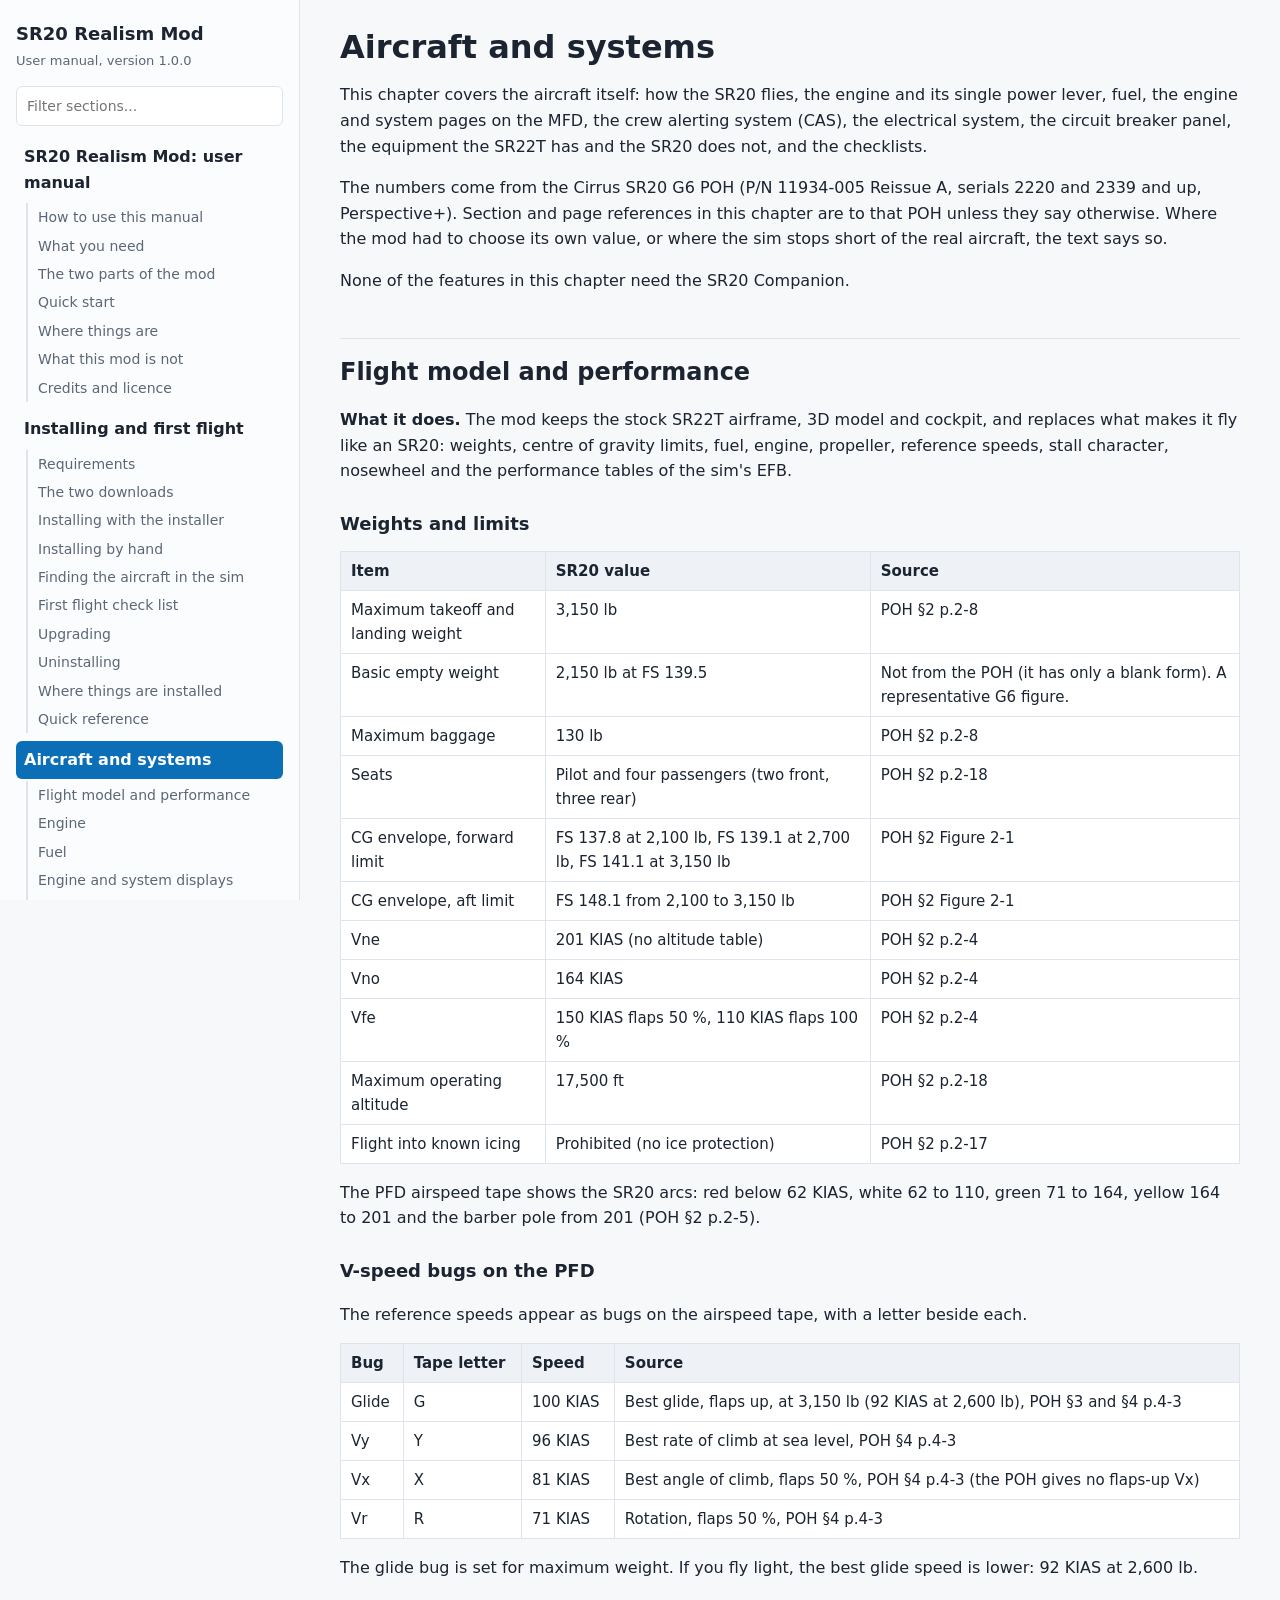
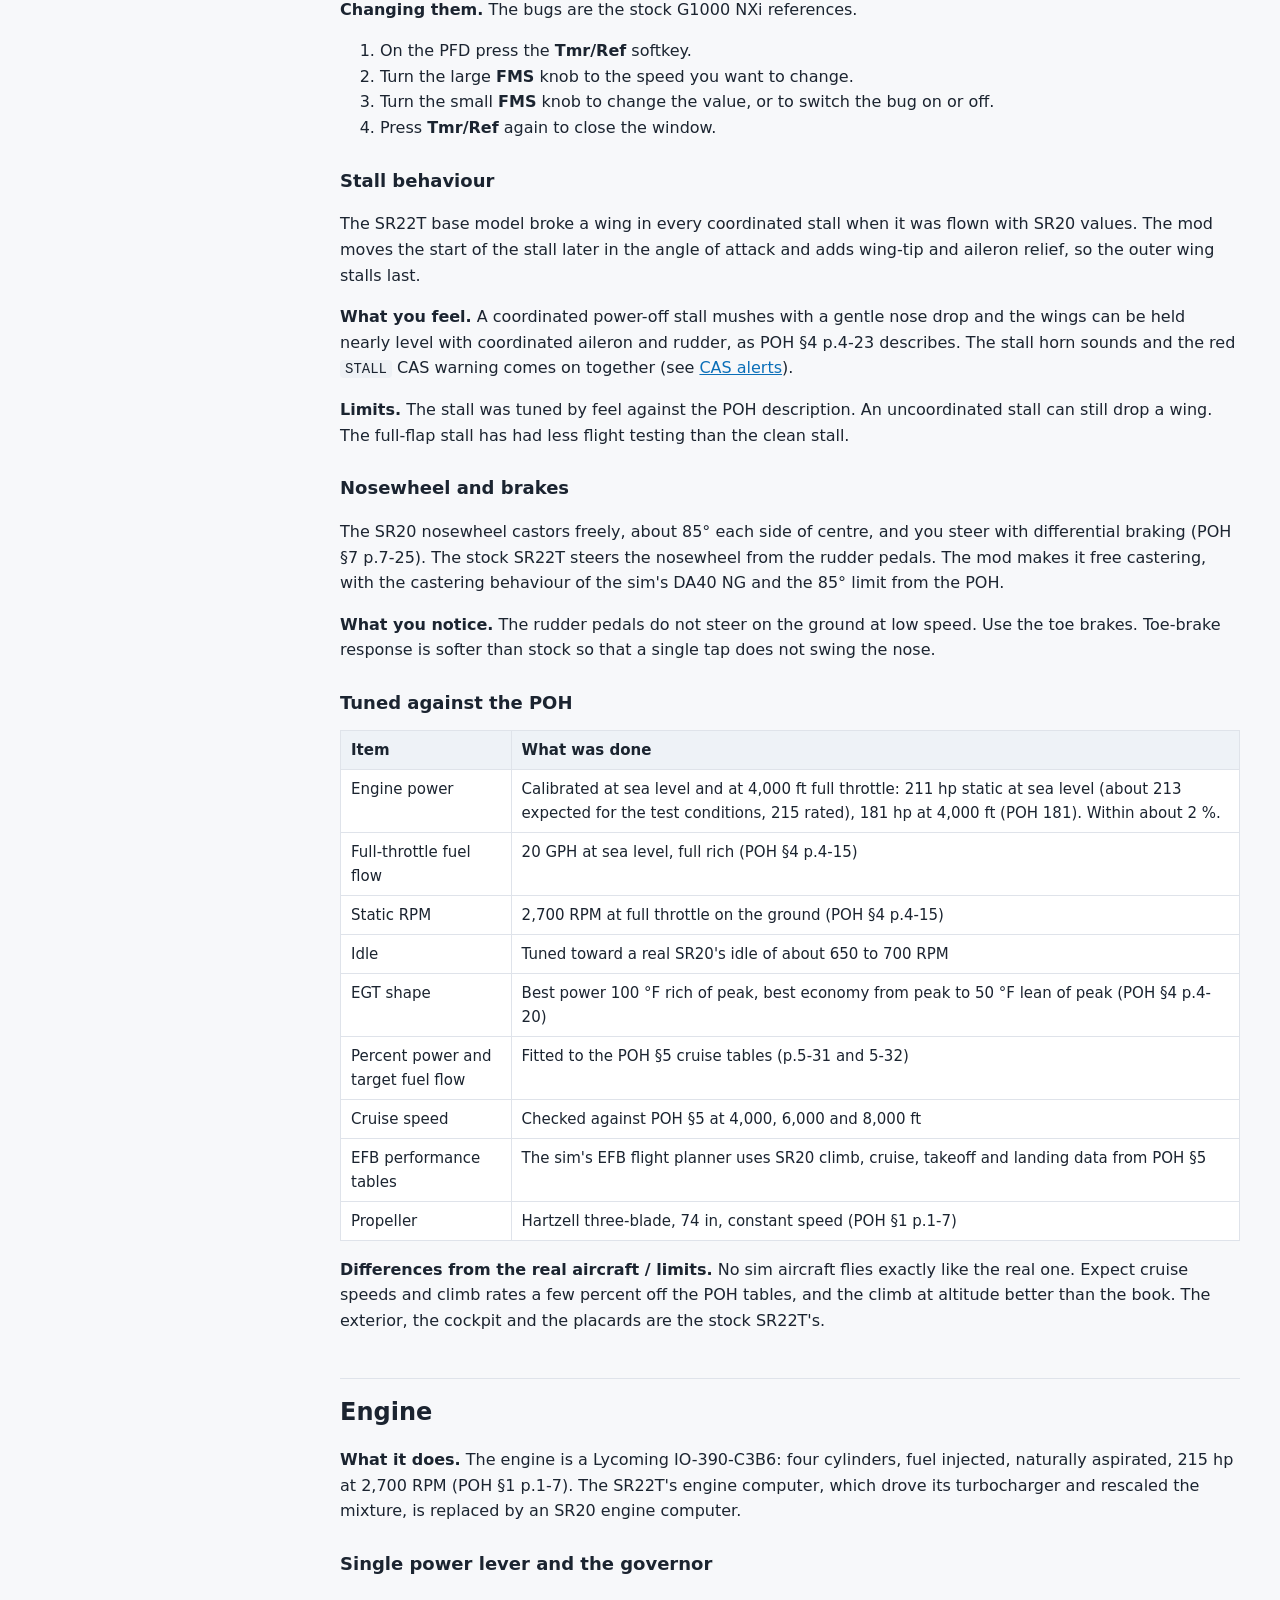
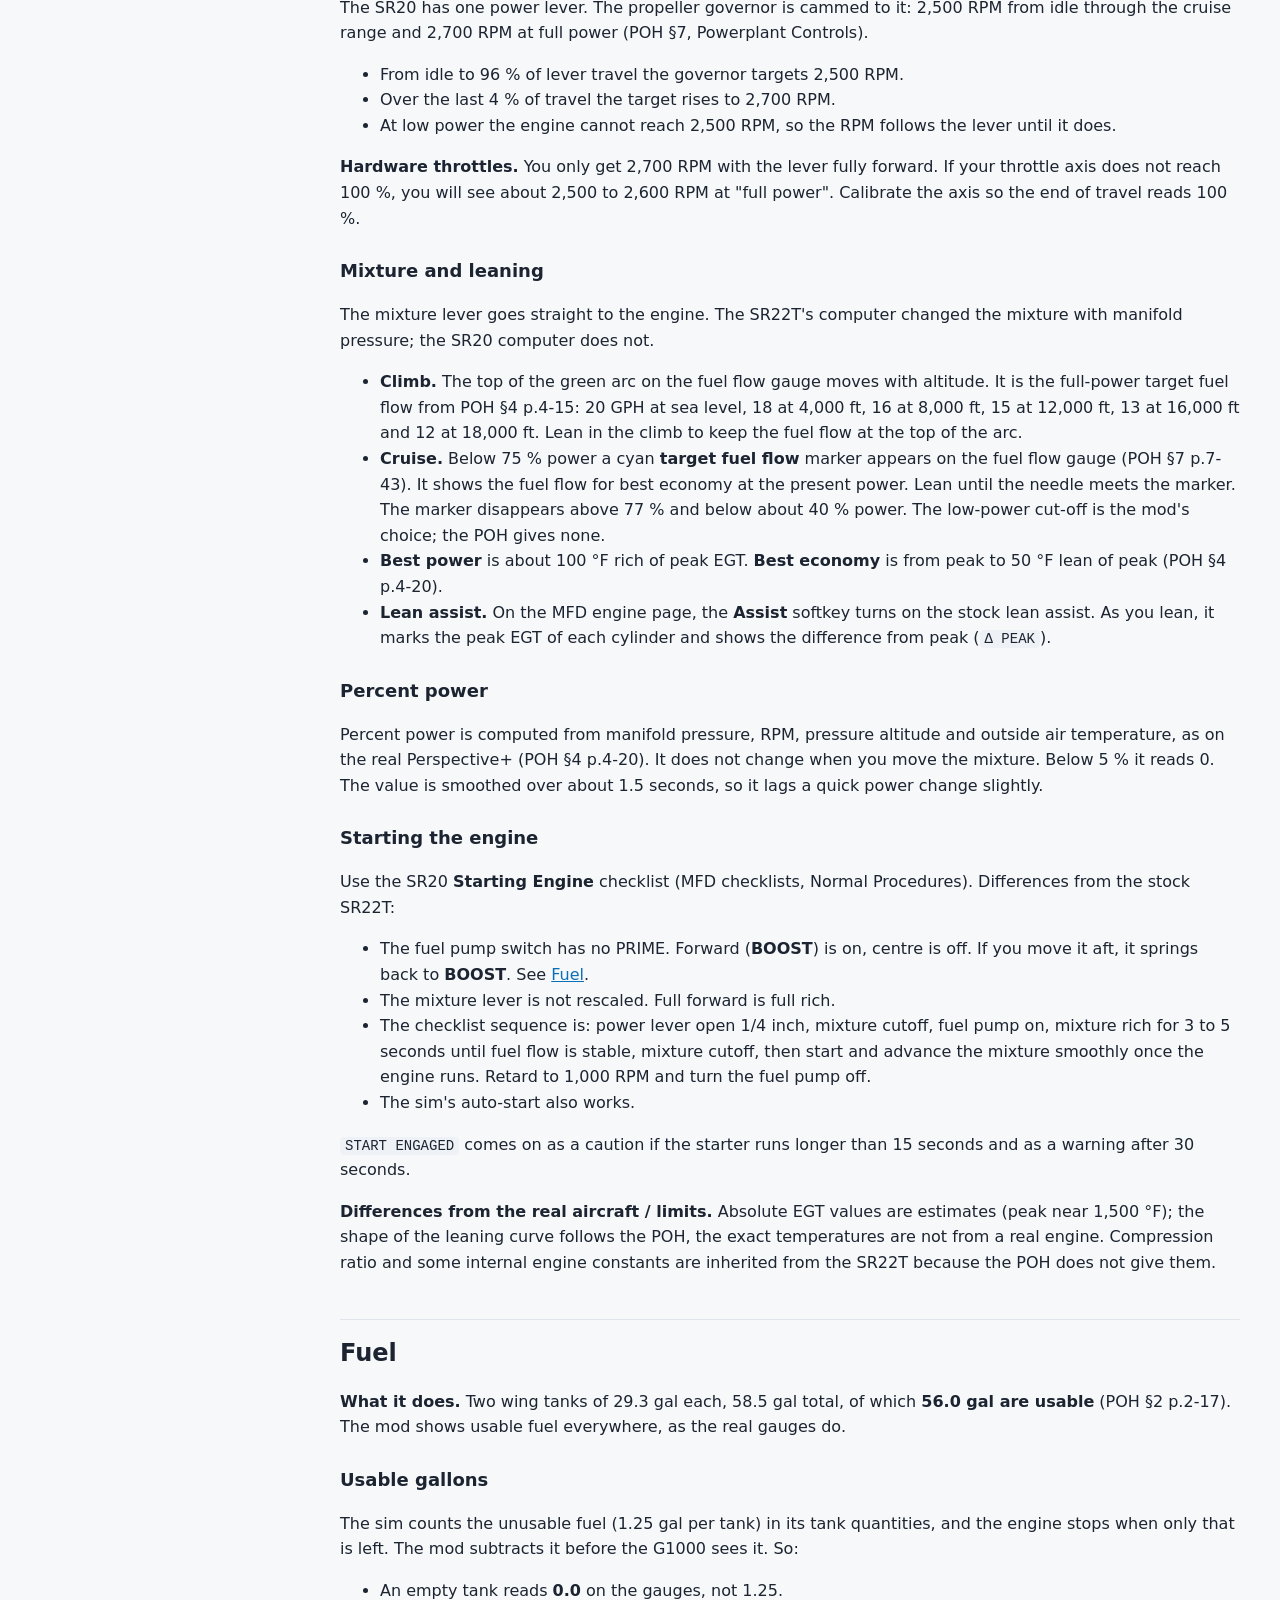
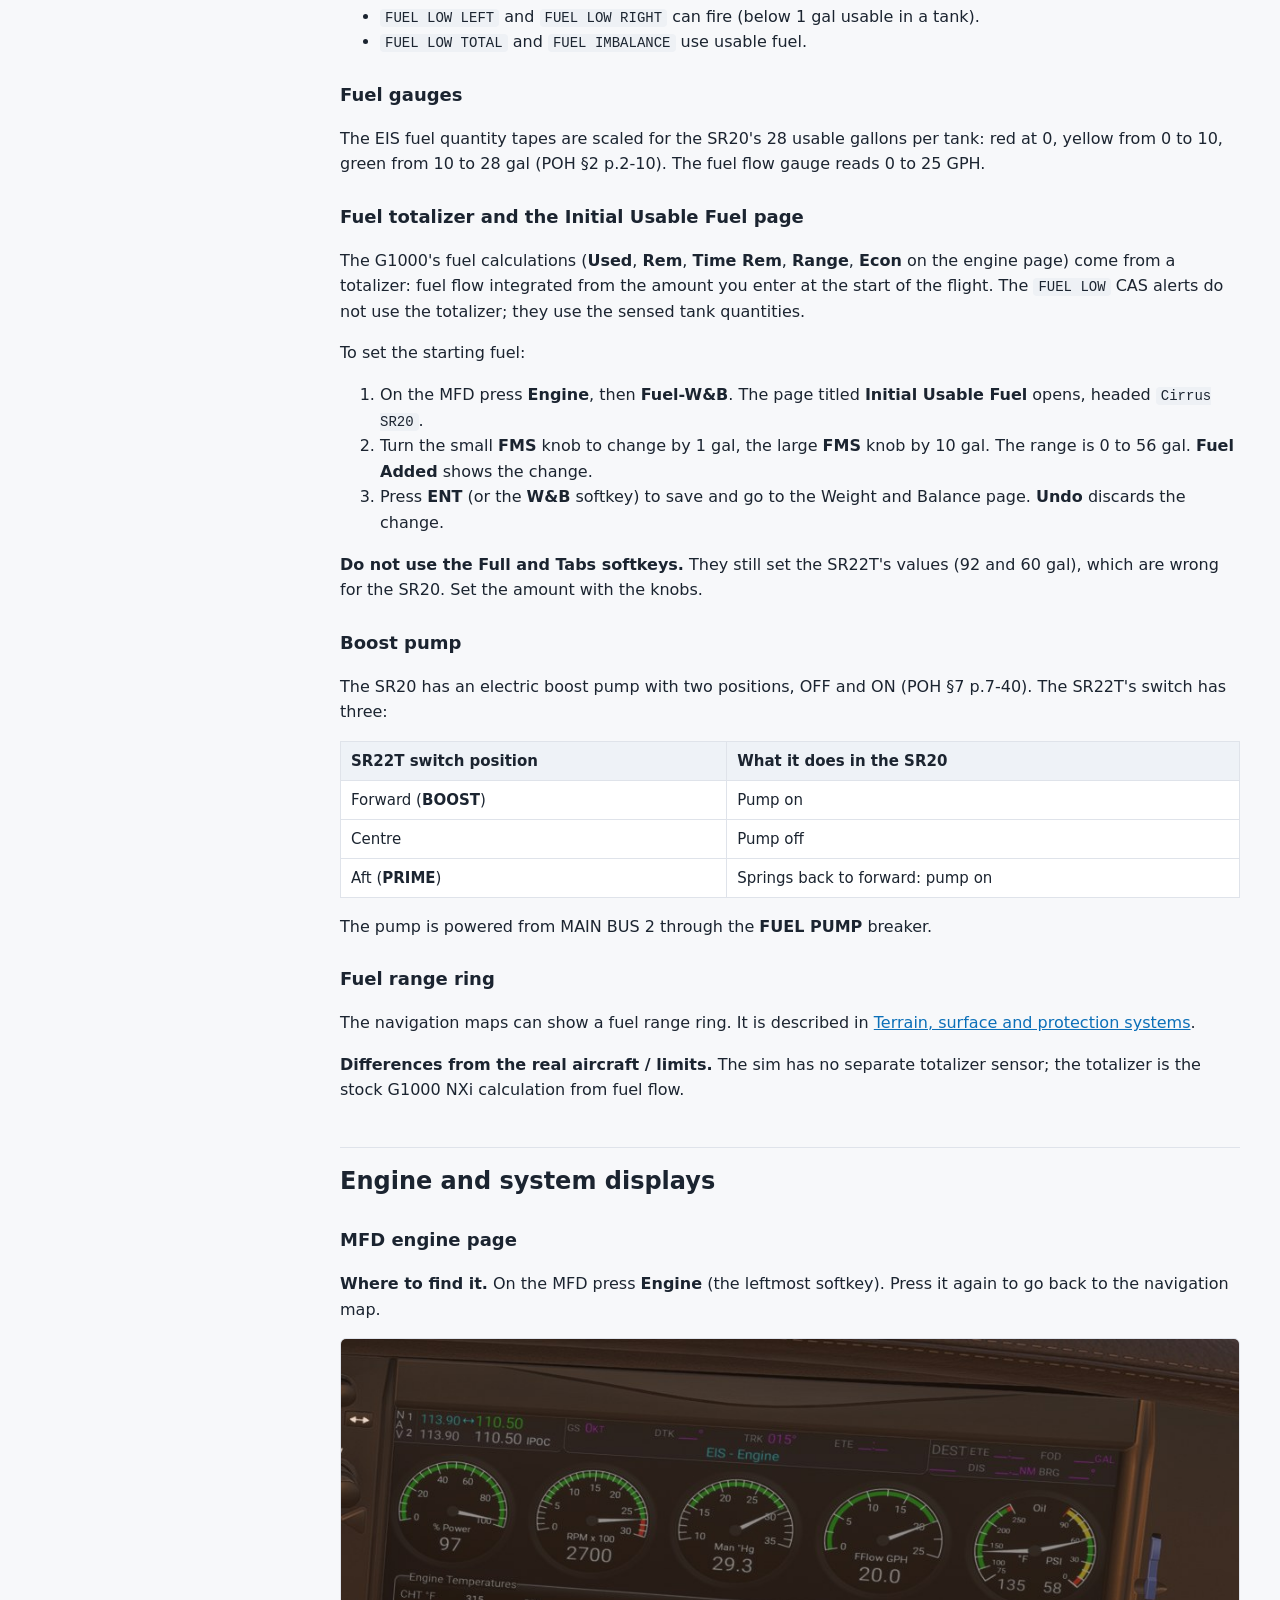
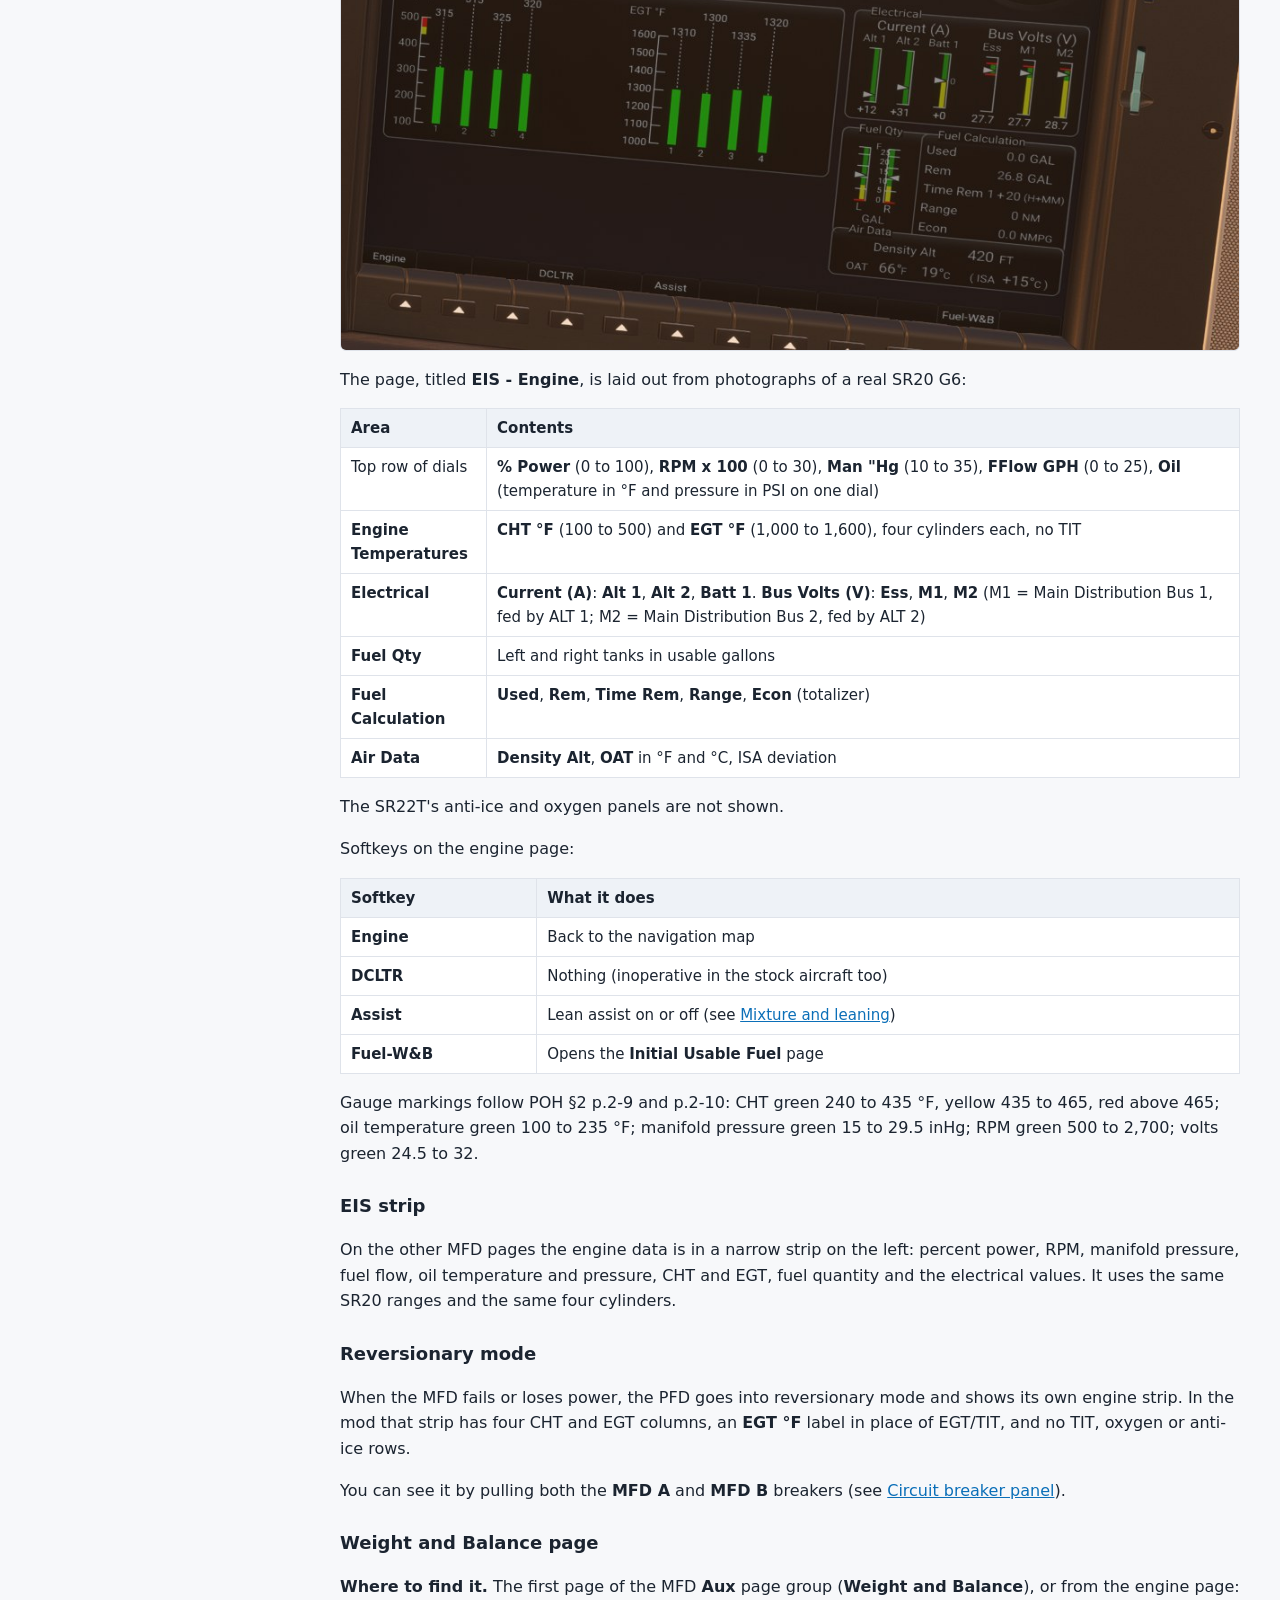
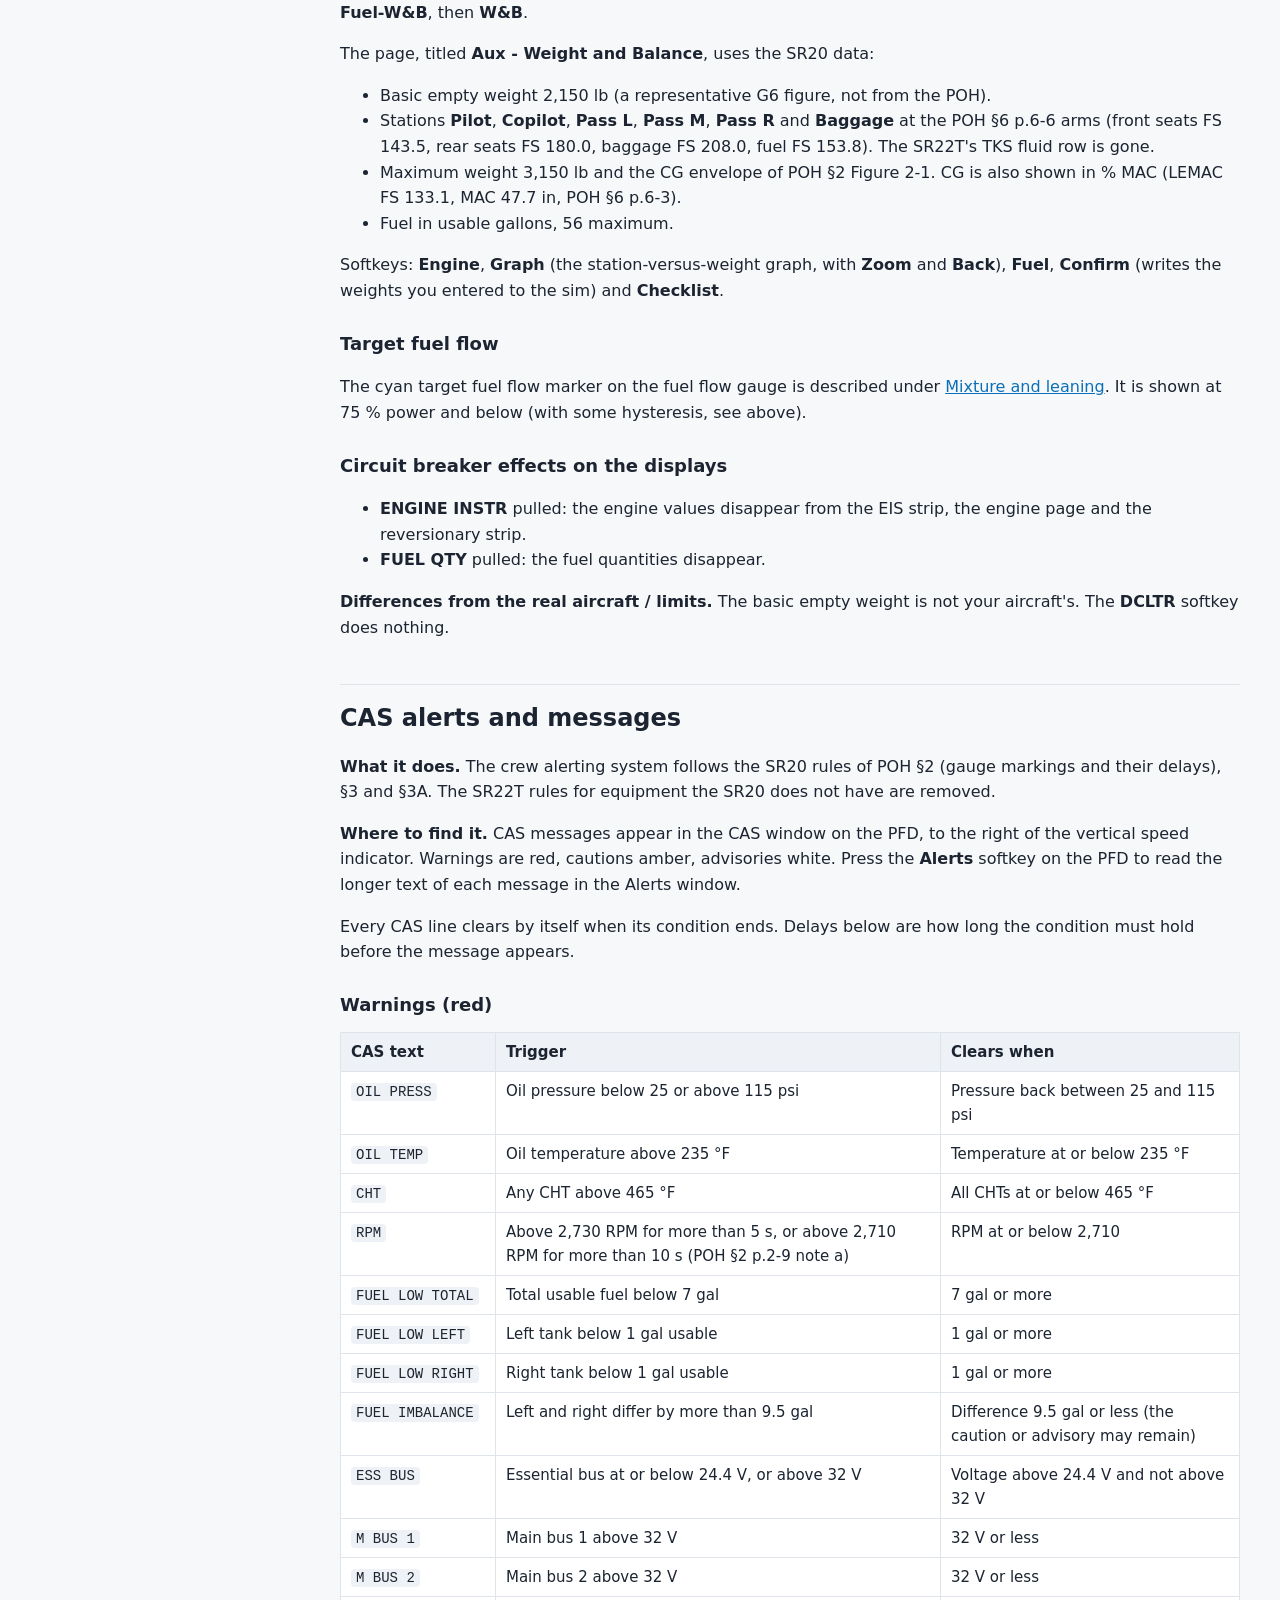
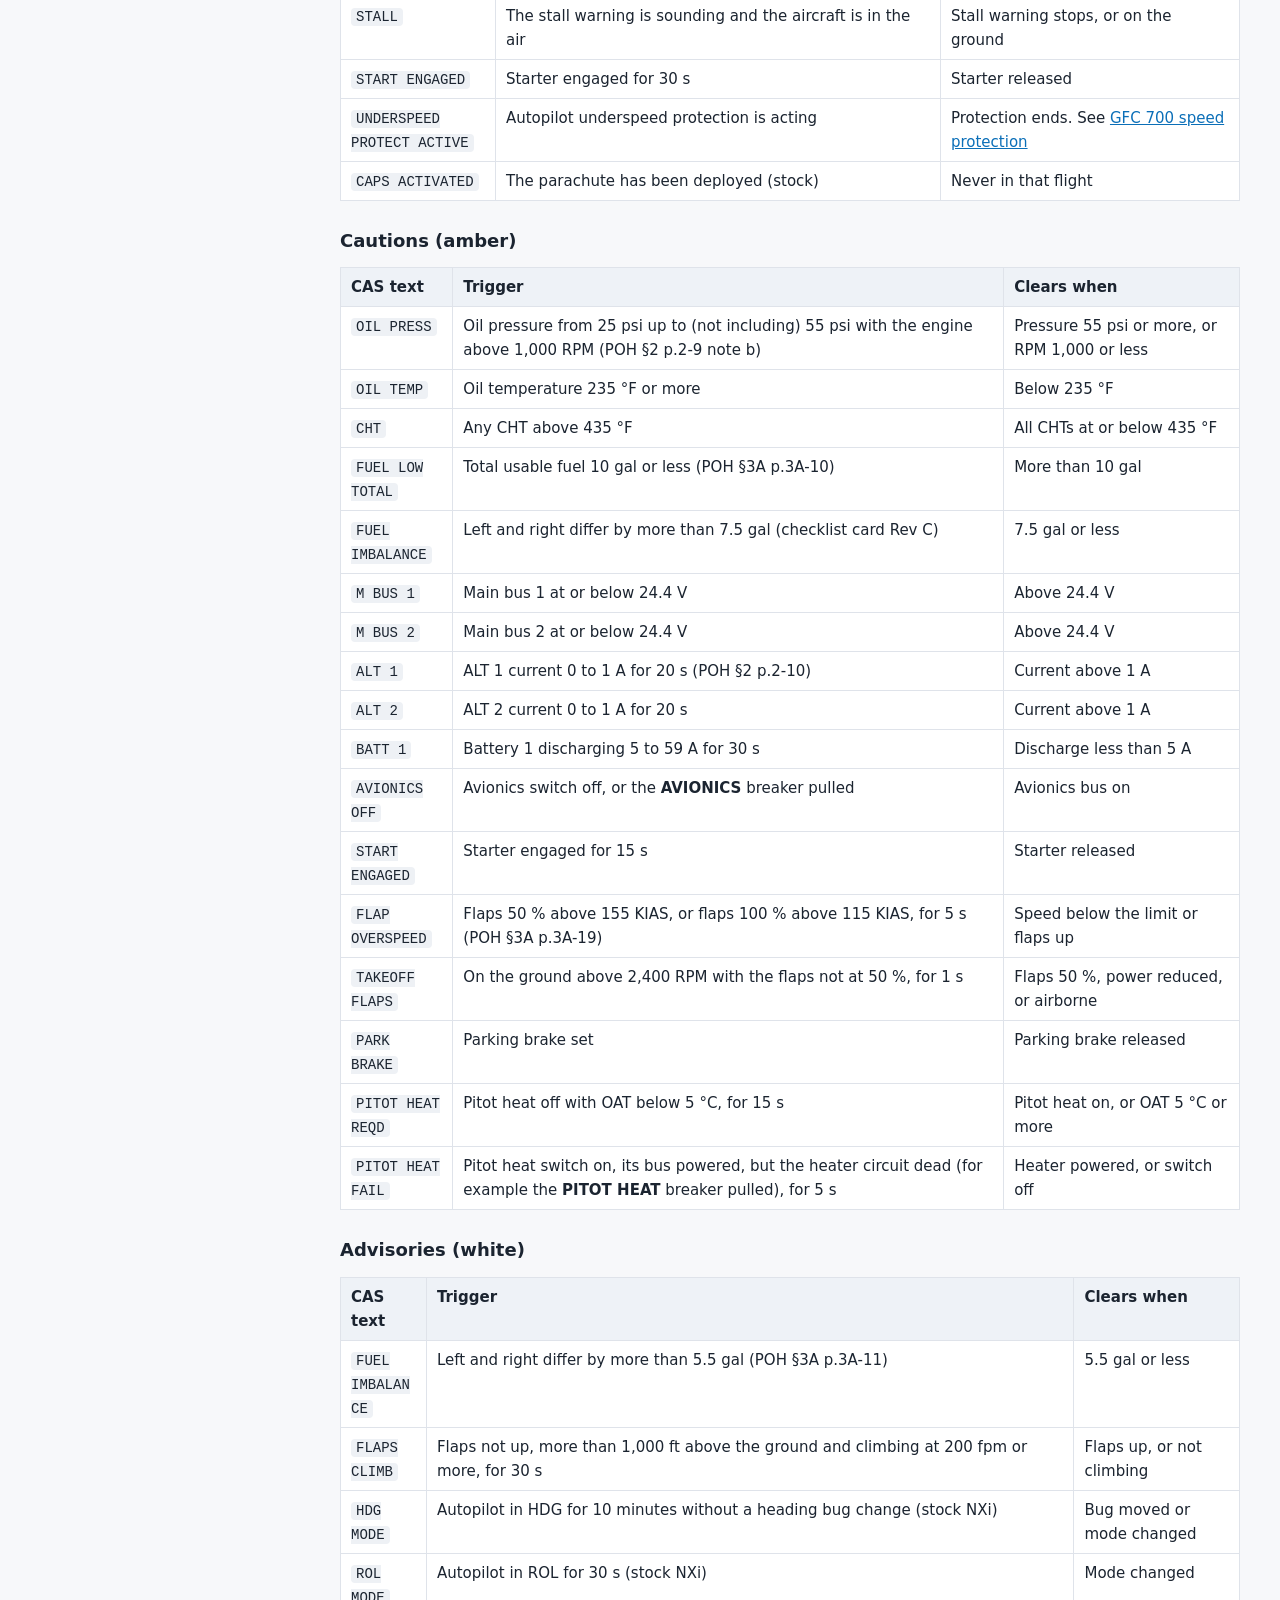
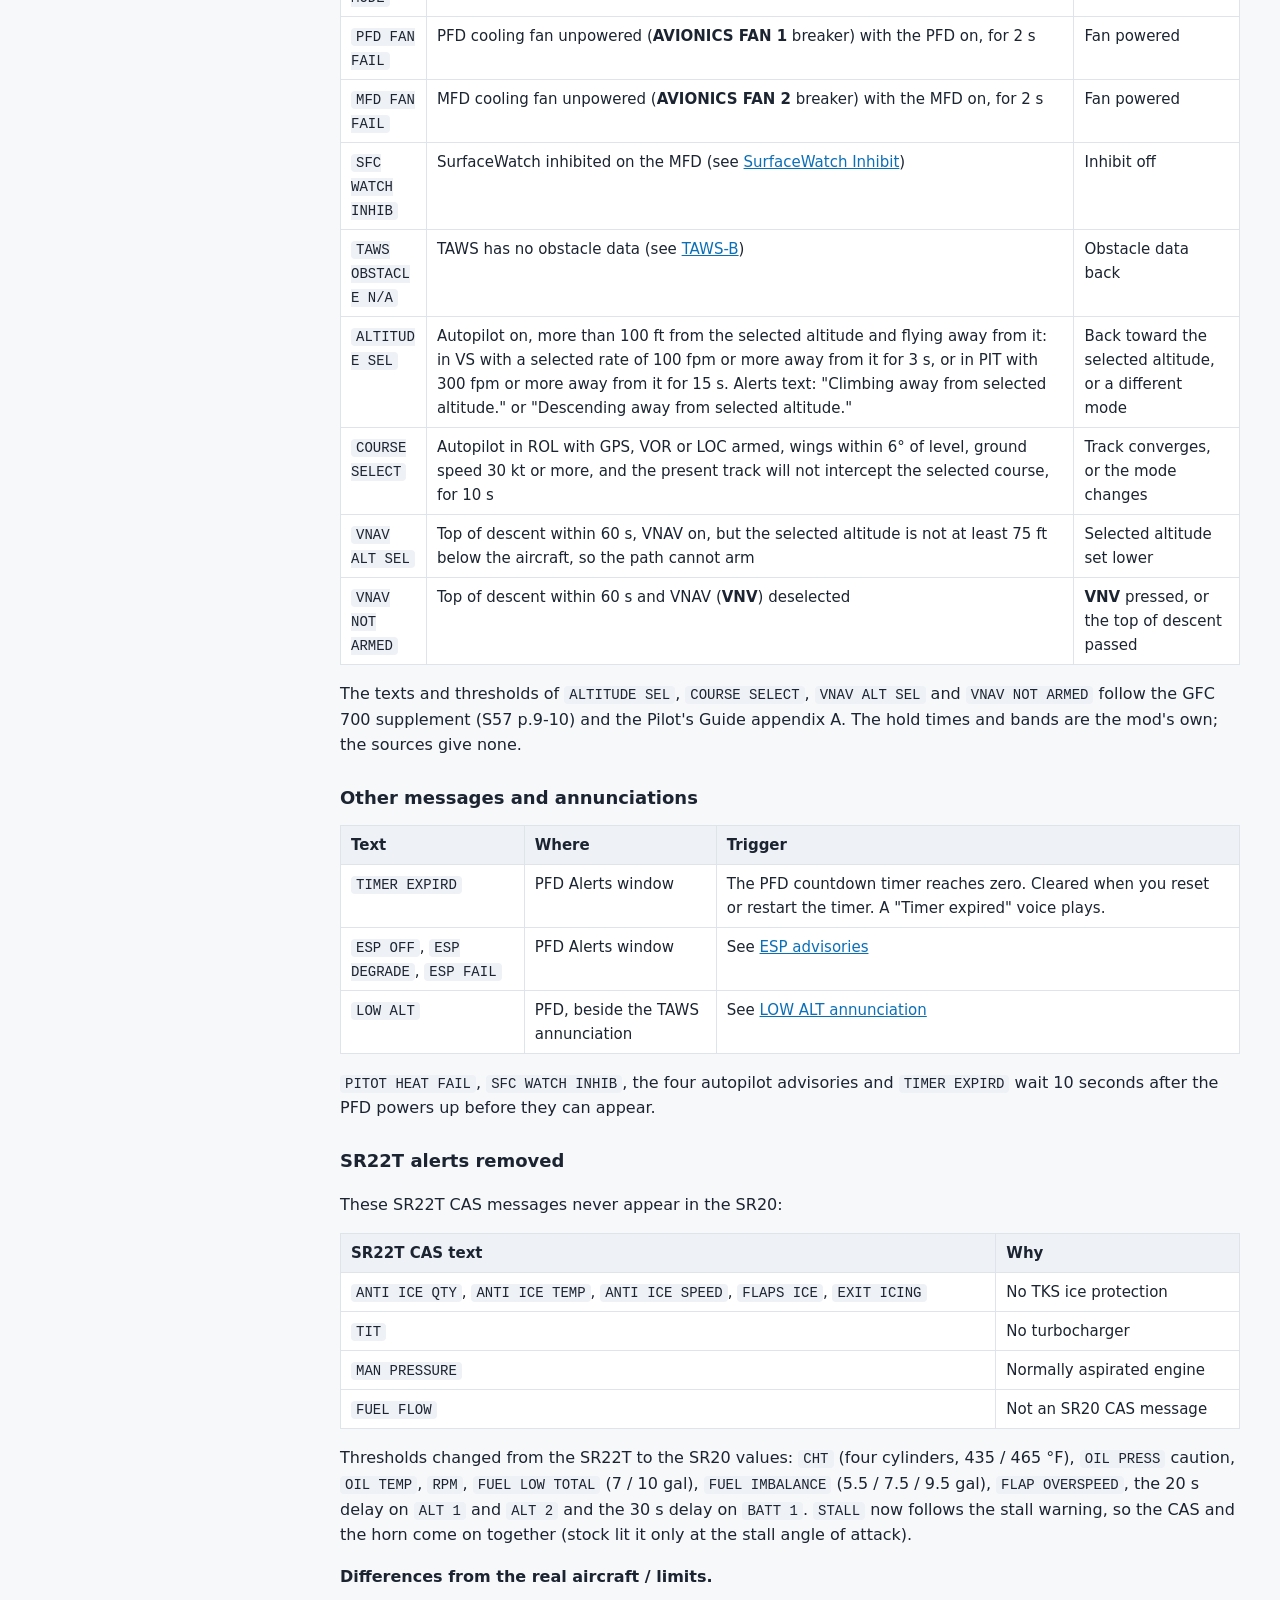
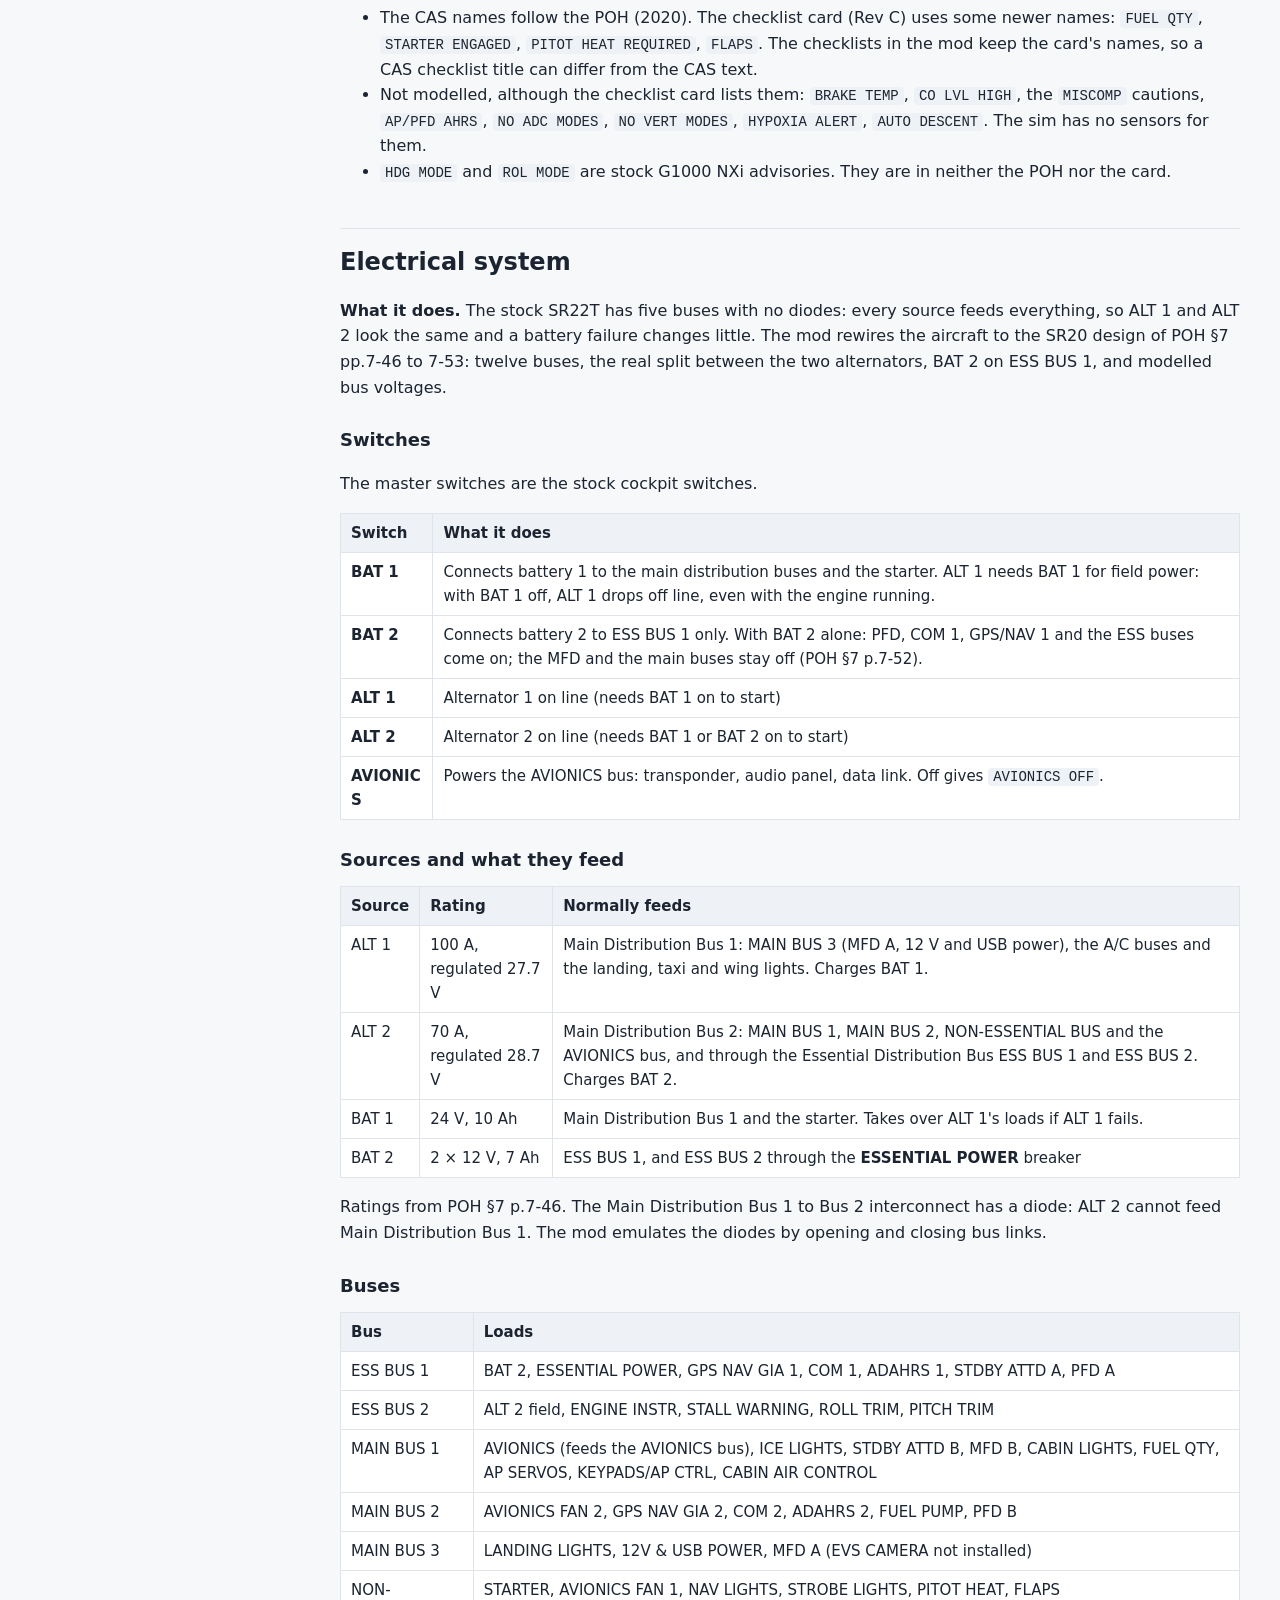
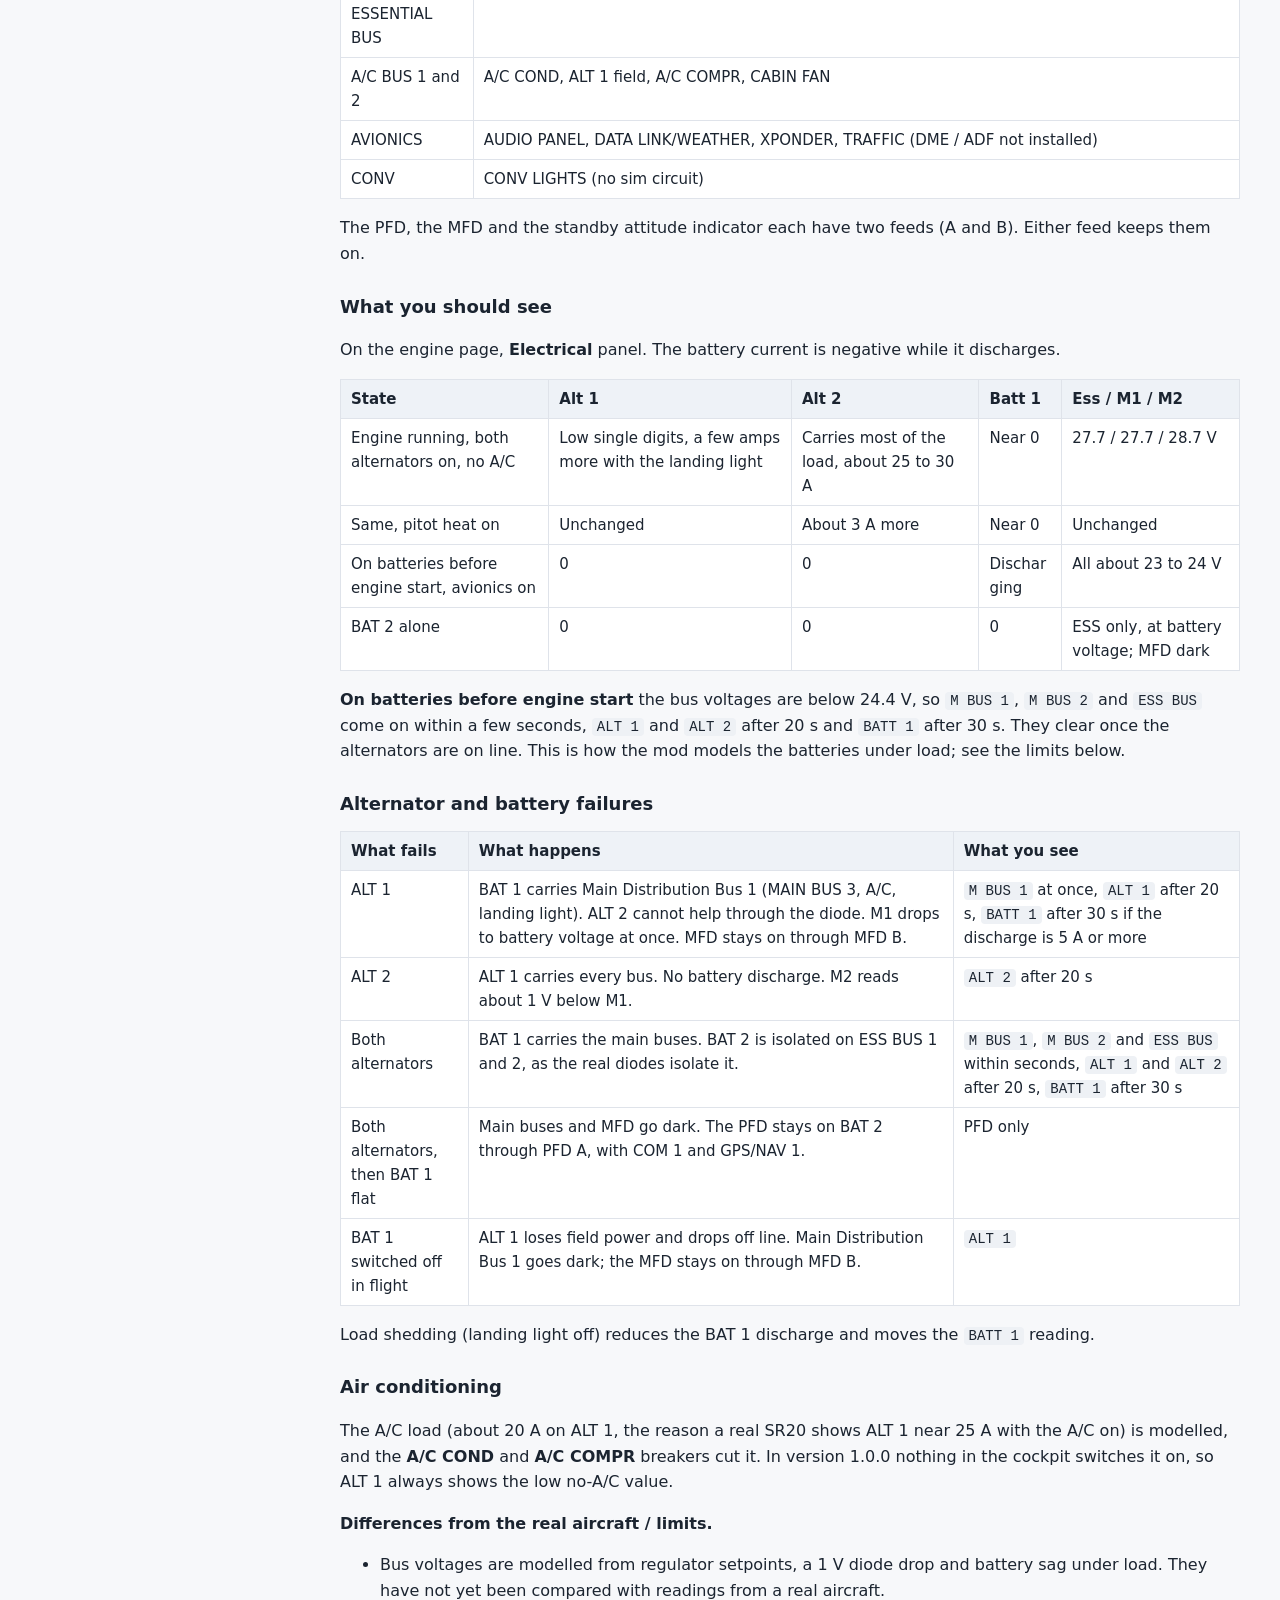
==== docs/aircraft-systems.html @ 7295a234 "SR20 Realism Mod 1.0.0 user manual" ====
<!doctype html>
<html lang="en"><head><meta charset="utf-8"><meta name="viewport" content="width=device-width,initial-scale=1">
<title>Aircraft and systems - SR20 Realism Mod manual</title>
<meta name="description" content="Aircraft and systems: user manual of the SR20 Realism Mod for Microsoft Flight Simulator 2024.">
<link rel="stylesheet" href="style.css"></head>
<body><div class="wrap">
<nav class="side"><p class="brand">SR20 Realism Mod</p><p class="ver">User manual, version 1.0.0</p>
<input id="q" type="search" placeholder="Filter sections..." aria-label="Filter sections">
<ul><li class="page"><a href="index.html">SR20 Realism Mod: user manual</a><ul class="secs"><li><a href="index.html#how-to-use-this-manual">How to use this manual</a></li><li><a href="index.html#what-you-need">What you need</a></li><li><a href="index.html#the-two-parts-of-the-mod">The two parts of the mod</a></li><li><a href="index.html#quick-start">Quick start</a></li><li><a href="index.html#where-things-are">Where things are</a></li><li><a href="index.html#what-this-mod-is-not">What this mod is not</a></li><li><a href="index.html#credits-and-licence">Credits and licence</a></li></ul></li><li class="page"><a href="install.html">Installing and first flight</a><ul class="secs"><li><a href="install.html#requirements">Requirements</a></li><li><a href="install.html#the-two-downloads">The two downloads</a></li><li><a href="install.html#installing-with-the-installer">Installing with the installer</a></li><li><a href="install.html#installing-by-hand">Installing by hand</a></li><li><a href="install.html#finding-the-aircraft-in-the-sim">Finding the aircraft in the sim</a></li><li><a href="install.html#first-flight-check-list">First flight check list</a></li><li><a href="install.html#upgrading">Upgrading</a></li><li><a href="install.html#uninstalling">Uninstalling</a></li><li><a href="install.html#where-things-are-installed">Where things are installed</a></li><li><a href="install.html#quick-reference">Quick reference</a></li></ul></li><li class="page cur"><a href="aircraft-systems.html">Aircraft and systems</a><ul class="secs"><li><a href="aircraft-systems.html#flight-model-and-performance">Flight model and performance</a></li><li><a href="aircraft-systems.html#engine">Engine</a></li><li><a href="aircraft-systems.html#fuel">Fuel</a></li><li><a href="aircraft-systems.html#engine-and-system-displays">Engine and system displays</a></li><li><a href="aircraft-systems.html#cas-alerts-and-messages">CAS alerts and messages</a></li><li><a href="aircraft-systems.html#electrical-system">Electrical system</a></li><li><a href="aircraft-systems.html#circuit-breaker-panel">Circuit breaker panel</a></li><li><a href="aircraft-systems.html#equipment-removed-versus-the-sr22t">Equipment removed versus the SR22T</a></li><li><a href="aircraft-systems.html#checklists">Checklists</a></li><li><a href="aircraft-systems.html#quick-reference">Quick reference</a></li></ul></li><li class="page"><a href="safety-systems.html">Terrain, surface and protection systems</a><ul class="secs"><li><a href="safety-systems.html#taws-b-terrain-and-obstacle-alerting">TAWS-B terrain and obstacle alerting</a></li><li><a href="safety-systems.html#obstacles">Obstacles</a></li><li><a href="safety-systems.html#surfacewatch">SurfaceWatch</a></li><li><a href="safety-systems.html#safetaxi-airport-maps">SafeTaxi airport maps</a></li><li><a href="safety-systems.html#glide-range-ring-and-fuel-range-ring">Glide range ring and fuel range ring</a></li><li><a href="safety-systems.html#electronic-stability-and-protection-esp">Electronic Stability and Protection (ESP)</a></li><li><a href="safety-systems.html#gfc-700-speed-protection">GFC 700 speed protection</a></li><li><a href="safety-systems.html#voice-alerts">Voice alerts</a></li><li><a href="safety-systems.html#quick-reference">Quick reference</a></li></ul></li><li class="page"><a href="autopilot-fms.html">Autopilot, flight plan and connected devices</a><ul class="secs"><li><a href="autopilot-fms.html#autopilot-and-g1000-behaviour">Autopilot and G1000 behaviour</a></li><li><a href="autopilot-fms.html#autopilot-disconnect">Autopilot disconnect</a></li><li><a href="autopilot-fms.html#navigraph-charts">Navigraph charts</a></li><li><a href="autopilot-fms.html#ipad-and-foreflight-link">iPad and ForeFlight link</a></li><li><a href="autopilot-fms.html#realsimgear-cirrus-yoke-force-feel">RealSimGear Cirrus yoke force feel</a></li><li><a href="autopilot-fms.html#quick-reference">Quick reference</a></li></ul></li><li class="page"><a href="instructor-station.html">Instructor Station</a><ul class="secs"><li><a href="instructor-station.html#opening-the-panel">Opening the panel</a></li><li><a href="instructor-station.html#failures-tab">FAILURES tab</a></li><li><a href="instructor-station.html#approach-tab">APPROACH tab</a></li><li><a href="instructor-station.html#debrief-tab">DEBRIEF tab</a></li><li><a href="instructor-station.html#scores-tab">SCORES tab</a></li><li><a href="instructor-station.html#worked-example">Worked example</a></li><li><a href="instructor-station.html#quick-reference">Quick reference</a></li></ul></li><li class="page"><a href="companion-troubleshooting.html">The SR20 Companion and troubleshooting</a><ul class="secs"><li><a href="companion-troubleshooting.html#what-the-companion-is">What the Companion is</a></li><li><a href="companion-troubleshooting.html#the-tray-icon-needs-the-companion">The tray icon (needs the Companion)</a></li><li><a href="companion-troubleshooting.html#start-with-windows-needs-the-companion">Start with Windows (needs the Companion)</a></li><li><a href="companion-troubleshooting.html#what-the-companion-does-on-your-pc-and-network-needs-the-companion">What the Companion does on your PC and network (needs the Companion)</a></li><li><a href="companion-troubleshooting.html#troubleshooting">Troubleshooting</a></li><li><a href="companion-troubleshooting.html#known-limitations">Known limitations</a></li><li><a href="companion-troubleshooting.html#quick-reference">Quick reference</a></li></ul></li></ul></nav>
<main><h1>Aircraft and systems</h1>
<p>This chapter covers the aircraft itself: how the SR20 flies, the engine and its single power lever, fuel, the engine
and system pages on the MFD, the crew alerting system (CAS), the electrical system, the circuit breaker panel, the
equipment the SR22T has and the SR20 does not, and the checklists.</p>
<p>The numbers come from the Cirrus SR20 G6 POH (P/N 11934-005 Reissue A, serials 2220 and 2339 and up, Perspective+).
Section and page references in this chapter are to that POH unless they say otherwise. Where the mod had to choose
its own value, or where the sim stops short of the real aircraft, the text says so.</p>
<p>None of the features in this chapter need the SR20 Companion.</p>
<h2 id="flight-model-and-performance">Flight model and performance</h2>
<p><strong>What it does.</strong> The mod keeps the stock SR22T airframe, 3D model and cockpit, and replaces what makes it fly like an
SR20: weights, centre of gravity limits, fuel, engine, propeller, reference speeds, stall character, nosewheel and the
performance tables of the sim's EFB.</p>
<h3 id="weights-and-limits">Weights and limits</h3>
<div class="tw"><table>
<thead>
<tr>
<th>Item</th>
<th>SR20 value</th>
<th>Source</th>
</tr>
</thead>
<tbody>
<tr>
<td>Maximum takeoff and landing weight</td>
<td>3,150 lb</td>
<td>POH §2 p.2-8</td>
</tr>
<tr>
<td>Basic empty weight</td>
<td>2,150 lb at FS 139.5</td>
<td>Not from the POH (it has only a blank form). A representative G6 figure.</td>
</tr>
<tr>
<td>Maximum baggage</td>
<td>130 lb</td>
<td>POH §2 p.2-8</td>
</tr>
<tr>
<td>Seats</td>
<td>Pilot and four passengers (two front, three rear)</td>
<td>POH §2 p.2-18</td>
</tr>
<tr>
<td>CG envelope, forward limit</td>
<td>FS 137.8 at 2,100 lb, FS 139.1 at 2,700 lb, FS 141.1 at 3,150 lb</td>
<td>POH §2 Figure 2-1</td>
</tr>
<tr>
<td>CG envelope, aft limit</td>
<td>FS 148.1 from 2,100 to 3,150 lb</td>
<td>POH §2 Figure 2-1</td>
</tr>
<tr>
<td>Vne</td>
<td>201 KIAS (no altitude table)</td>
<td>POH §2 p.2-4</td>
</tr>
<tr>
<td>Vno</td>
<td>164 KIAS</td>
<td>POH §2 p.2-4</td>
</tr>
<tr>
<td>Vfe</td>
<td>150 KIAS flaps 50 %, 110 KIAS flaps 100 %</td>
<td>POH §2 p.2-4</td>
</tr>
<tr>
<td>Maximum operating altitude</td>
<td>17,500 ft</td>
<td>POH §2 p.2-18</td>
</tr>
<tr>
<td>Flight into known icing</td>
<td>Prohibited (no ice protection)</td>
<td>POH §2 p.2-17</td>
</tr>
</tbody>
</table></div>
<p>The PFD airspeed tape shows the SR20 arcs: red below 62 KIAS, white 62 to 110, green 71 to 164, yellow 164 to 201
and the barber pole from 201 (POH §2 p.2-5).</p>
<h3 id="v-speed-bugs-on-the-pfd">V-speed bugs on the PFD</h3>
<p>The reference speeds appear as bugs on the airspeed tape, with a letter beside each.</p>
<div class="tw"><table>
<thead>
<tr>
<th>Bug</th>
<th>Tape letter</th>
<th>Speed</th>
<th>Source</th>
</tr>
</thead>
<tbody>
<tr>
<td>Glide</td>
<td>G</td>
<td>100 KIAS</td>
<td>Best glide, flaps up, at 3,150 lb (92 KIAS at 2,600 lb), POH §3 and §4 p.4-3</td>
</tr>
<tr>
<td>Vy</td>
<td>Y</td>
<td>96 KIAS</td>
<td>Best rate of climb at sea level, POH §4 p.4-3</td>
</tr>
<tr>
<td>Vx</td>
<td>X</td>
<td>81 KIAS</td>
<td>Best angle of climb, flaps 50 %, POH §4 p.4-3 (the POH gives no flaps-up Vx)</td>
</tr>
<tr>
<td>Vr</td>
<td>R</td>
<td>71 KIAS</td>
<td>Rotation, flaps 50 %, POH §4 p.4-3</td>
</tr>
</tbody>
</table></div>
<p>The glide bug is set for maximum weight. If you fly light, the best glide speed is lower: 92 KIAS at 2,600 lb.</p>
<p><strong>Changing them.</strong> The bugs are the stock G1000 NXi references.</p>
<ol>
<li>On the PFD press the <strong>Tmr/Ref</strong> softkey.</li>
<li>Turn the large <strong>FMS</strong> knob to the speed you want to change.</li>
<li>Turn the small <strong>FMS</strong> knob to change the value, or to switch the bug on or off.</li>
<li>Press <strong>Tmr/Ref</strong> again to close the window.</li>
</ol>
<h3 id="stall-behaviour">Stall behaviour</h3>
<p>The SR22T base model broke a wing in every coordinated stall when it was flown with SR20 values. The mod moves the
start of the stall later in the angle of attack and adds wing-tip and aileron relief, so the outer wing stalls last.</p>
<p><strong>What you feel.</strong> A coordinated power-off stall mushes with a gentle nose drop and the wings can be held nearly level
with coordinated aileron and rudder, as POH §4 p.4-23 describes. The stall horn sounds and the red <code>STALL</code> CAS
warning comes on together (see <a href="#cas-alerts-and-messages">CAS alerts</a>).</p>
<p><strong>Limits.</strong> The stall was tuned by feel against the POH description. An uncoordinated stall can still drop a wing.
The full-flap stall has had less flight testing than the clean stall.</p>
<h3 id="nosewheel-and-brakes">Nosewheel and brakes</h3>
<p>The SR20 nosewheel castors freely, about 85° each side of centre, and you steer with differential braking (POH §7
p.7-25). The stock SR22T steers the nosewheel from the rudder pedals. The mod makes it free castering, with the
castering behaviour of the sim's DA40 NG and the 85° limit from the POH.</p>
<p><strong>What you notice.</strong> The rudder pedals do not steer on the ground at low speed. Use the toe brakes. Toe-brake
response is softer than stock so that a single tap does not swing the nose.</p>
<h3 id="tuned-against-the-poh">Tuned against the POH</h3>
<div class="tw"><table>
<thead>
<tr>
<th>Item</th>
<th>What was done</th>
</tr>
</thead>
<tbody>
<tr>
<td>Engine power</td>
<td>Calibrated at sea level and at 4,000 ft full throttle: 211 hp static at sea level (about 213 expected for the test conditions, 215 rated), 181 hp at 4,000 ft (POH 181). Within about 2 %.</td>
</tr>
<tr>
<td>Full-throttle fuel flow</td>
<td>20 GPH at sea level, full rich (POH §4 p.4-15)</td>
</tr>
<tr>
<td>Static RPM</td>
<td>2,700 RPM at full throttle on the ground (POH §4 p.4-15)</td>
</tr>
<tr>
<td>Idle</td>
<td>Tuned toward a real SR20's idle of about 650 to 700 RPM</td>
</tr>
<tr>
<td>EGT shape</td>
<td>Best power 100 °F rich of peak, best economy from peak to 50 °F lean of peak (POH §4 p.4-20)</td>
</tr>
<tr>
<td>Percent power and target fuel flow</td>
<td>Fitted to the POH §5 cruise tables (p.5-31 and 5-32)</td>
</tr>
<tr>
<td>Cruise speed</td>
<td>Checked against POH §5 at 4,000, 6,000 and 8,000 ft</td>
</tr>
<tr>
<td>EFB performance tables</td>
<td>The sim's EFB flight planner uses SR20 climb, cruise, takeoff and landing data from POH §5</td>
</tr>
<tr>
<td>Propeller</td>
<td>Hartzell three-blade, 74 in, constant speed (POH §1 p.1-7)</td>
</tr>
</tbody>
</table></div>
<p><strong>Differences from the real aircraft / limits.</strong> No sim aircraft flies exactly like the real one. Expect cruise
speeds and climb rates a few percent off the POH tables, and the climb at altitude better than the book. The exterior, the cockpit and the placards are the stock SR22T's.</p>
<h2 id="engine">Engine</h2>
<p><strong>What it does.</strong> The engine is a Lycoming IO-390-C3B6: four cylinders, fuel injected, naturally aspirated, 215 hp at
2,700 RPM (POH §1 p.1-7). The SR22T's engine computer, which drove its turbocharger and rescaled the mixture, is
replaced by an SR20 engine computer.</p>
<h3 id="single-power-lever-and-the-governor">Single power lever and the governor</h3>
<p>The SR20 has one power lever. The propeller governor is cammed to it: 2,500 RPM from idle through the cruise range
and 2,700 RPM at full power (POH §7, Powerplant Controls).</p>
<ul>
<li>From idle to 96 % of lever travel the governor targets 2,500 RPM.</li>
<li>Over the last 4 % of travel the target rises to 2,700 RPM.</li>
<li>At low power the engine cannot reach 2,500 RPM, so the RPM follows the lever until it does.</li>
</ul>
<p><strong>Hardware throttles.</strong> You only get 2,700 RPM with the lever fully forward. If your throttle axis does not reach
100 %, you will see about 2,500 to 2,600 RPM at "full power". Calibrate the axis so the end of travel reads 100 %.</p>
<h3 id="mixture-and-leaning">Mixture and leaning</h3>
<p>The mixture lever goes straight to the engine. The SR22T's computer changed the mixture with manifold pressure; the
SR20 computer does not.</p>
<ul>
<li><strong>Climb.</strong> The top of the green arc on the fuel flow gauge moves with altitude. It is the full-power target fuel
  flow from POH §4 p.4-15: 20 GPH at sea level, 18 at 4,000 ft, 16 at 8,000 ft, 15 at 12,000 ft, 13 at 16,000 ft and
  12 at 18,000 ft. Lean in the climb to keep the fuel flow at the top of the arc.</li>
<li><strong>Cruise.</strong> Below 75 % power a cyan <strong>target fuel flow</strong> marker appears on the fuel flow gauge (POH §7 p.7-43). It
  shows the fuel flow for best economy at the present power. Lean until the needle meets the marker. The marker
  disappears above 77 % and below about 40 % power. The low-power cut-off is the mod's choice; the POH gives none.</li>
<li><strong>Best power</strong> is about 100 °F rich of peak EGT. <strong>Best economy</strong> is from peak to 50 °F lean of peak (POH §4
  p.4-20).</li>
<li><strong>Lean assist.</strong> On the MFD engine page, the <strong>Assist</strong> softkey turns on the stock lean assist. As you lean, it
  marks the peak EGT of each cylinder and shows the difference from peak (<code>Δ PEAK</code>).</li>
</ul>
<h3 id="percent-power">Percent power</h3>
<p>Percent power is computed from manifold pressure, RPM, pressure altitude and outside air temperature, as on the real
Perspective+ (POH §4 p.4-20). It does not change when you move the mixture. Below 5 % it reads 0. The value is
smoothed over about 1.5 seconds, so it lags a quick power change slightly.</p>
<h3 id="starting-the-engine">Starting the engine</h3>
<p>Use the SR20 <strong>Starting Engine</strong> checklist (MFD checklists, Normal Procedures). Differences from the stock SR22T:</p>
<ul>
<li>The fuel pump switch has no PRIME. Forward (<strong>BOOST</strong>) is on, centre is off. If you move it aft, it springs back to
  <strong>BOOST</strong>. See <a href="#fuel">Fuel</a>.</li>
<li>The mixture lever is not rescaled. Full forward is full rich.</li>
<li>The checklist sequence is: power lever open 1/4 inch, mixture cutoff, fuel pump on, mixture rich for 3 to 5
  seconds until fuel flow is stable, mixture cutoff, then start and advance the mixture smoothly once the engine
  runs. Retard to 1,000 RPM and turn the fuel pump off.</li>
<li>The sim's auto-start also works.</li>
</ul>
<p><code>START ENGAGED</code> comes on as a caution if the starter runs longer than 15 seconds and as a warning after 30 seconds.</p>
<p><strong>Differences from the real aircraft / limits.</strong> Absolute EGT values are estimates (peak near 1,500 °F); the shape of
the leaning curve follows the POH, the exact temperatures are not from a real engine. Compression ratio and some
internal engine constants are inherited from the SR22T because the POH does not give them.</p>
<h2 id="fuel">Fuel</h2>
<p><strong>What it does.</strong> Two wing tanks of 29.3 gal each, 58.5 gal total, of which <strong>56.0 gal are usable</strong> (POH §2 p.2-17).
The mod shows usable fuel everywhere, as the real gauges do.</p>
<h3 id="usable-gallons">Usable gallons</h3>
<p>The sim counts the unusable fuel (1.25 gal per tank) in its tank quantities, and the engine stops when only that is
left. The mod subtracts it before the G1000 sees it. So:</p>
<ul>
<li>An empty tank reads <strong>0.0</strong> on the gauges, not 1.25.</li>
<li><code>FUEL LOW LEFT</code> and <code>FUEL LOW RIGHT</code> can fire (below 1 gal usable in a tank).</li>
<li><code>FUEL LOW TOTAL</code> and <code>FUEL IMBALANCE</code> use usable fuel.</li>
</ul>
<h3 id="fuel-gauges">Fuel gauges</h3>
<p>The EIS fuel quantity tapes are scaled for the SR20's 28 usable gallons per tank: red at 0, yellow from 0 to 10,
green from 10 to 28 gal (POH §2 p.2-10). The fuel flow gauge reads 0 to 25 GPH.</p>
<h3 id="fuel-totalizer-and-the-initial-usable-fuel-page">Fuel totalizer and the Initial Usable Fuel page</h3>
<p>The G1000's fuel calculations (<strong>Used</strong>, <strong>Rem</strong>, <strong>Time Rem</strong>, <strong>Range</strong>, <strong>Econ</strong> on the engine page) come from a
totalizer: fuel flow integrated from the amount you enter at the start of the flight. The <code>FUEL LOW</code> CAS alerts do not
use the totalizer; they use the sensed tank quantities.</p>
<p>To set the starting fuel:</p>
<ol>
<li>On the MFD press <strong>Engine</strong>, then <strong>Fuel-W&amp;B</strong>. The page titled <strong>Initial Usable Fuel</strong> opens, headed
   <code>Cirrus SR20</code>.</li>
<li>Turn the small <strong>FMS</strong> knob to change by 1 gal, the large <strong>FMS</strong> knob by 10 gal. The range is 0 to 56 gal.
   <strong>Fuel Added</strong> shows the change.</li>
<li>Press <strong>ENT</strong> (or the <strong>W&amp;B</strong> softkey) to save and go to the Weight and Balance page. <strong>Undo</strong> discards the change.</li>
</ol>
<p><strong>Do not use the Full and Tabs softkeys.</strong> They still set the SR22T's values (92 and 60 gal), which are wrong for
the SR20. Set the amount with the knobs.</p>
<h3 id="boost-pump">Boost pump</h3>
<p>The SR20 has an electric boost pump with two positions, OFF and ON (POH §7 p.7-40). The SR22T's switch has three:</p>
<div class="tw"><table>
<thead>
<tr>
<th>SR22T switch position</th>
<th>What it does in the SR20</th>
</tr>
</thead>
<tbody>
<tr>
<td>Forward (<strong>BOOST</strong>)</td>
<td>Pump on</td>
</tr>
<tr>
<td>Centre</td>
<td>Pump off</td>
</tr>
<tr>
<td>Aft (<strong>PRIME</strong>)</td>
<td>Springs back to forward: pump on</td>
</tr>
</tbody>
</table></div>
<p>The pump is powered from MAIN BUS 2 through the <strong>FUEL PUMP</strong> breaker.</p>
<h3 id="fuel-range-ring">Fuel range ring</h3>
<p>The navigation maps can show a fuel range ring. It is described in
<a href="safety-systems.html#glide-range-ring-and-fuel-range-ring">Terrain, surface and protection systems</a>.</p>
<p><strong>Differences from the real aircraft / limits.</strong> The sim has no separate totalizer sensor; the totalizer is the stock
G1000 NXi calculation from fuel flow.</p>
<h2 id="engine-and-system-displays">Engine and system displays</h2>
<h3 id="mfd-engine-page">MFD engine page</h3>
<p><strong>Where to find it.</strong> On the MFD press <strong>Engine</strong> (the leftmost softkey). Press it again to go back to the navigation
map.</p>
<p><img loading="lazy" alt="The SR20 engine page on the MFD: % power, RPM, manifold pressure and fuel flow dials, oil, four-cylinder CHT and EGT, electrical, fuel and air data" src="img/engine-page.jpg" /></p>
<p>The page, titled <strong>EIS - Engine</strong>, is laid out from photographs of a real SR20 G6:</p>
<div class="tw"><table>
<thead>
<tr>
<th>Area</th>
<th>Contents</th>
</tr>
</thead>
<tbody>
<tr>
<td>Top row of dials</td>
<td><strong>% Power</strong> (0 to 100), <strong>RPM x 100</strong> (0 to 30), <strong>Man "Hg</strong> (10 to 35), <strong>FFlow GPH</strong> (0 to 25), <strong>Oil</strong> (temperature in °F and pressure in PSI on one dial)</td>
</tr>
<tr>
<td><strong>Engine Temperatures</strong></td>
<td><strong>CHT °F</strong> (100 to 500) and <strong>EGT °F</strong> (1,000 to 1,600), four cylinders each, no TIT</td>
</tr>
<tr>
<td><strong>Electrical</strong></td>
<td><strong>Current (A)</strong>: <strong>Alt 1</strong>, <strong>Alt 2</strong>, <strong>Batt 1</strong>. <strong>Bus Volts (V)</strong>: <strong>Ess</strong>, <strong>M1</strong>, <strong>M2</strong> (M1 = Main Distribution Bus 1, fed by ALT 1; M2 = Main Distribution Bus 2, fed by ALT 2)</td>
</tr>
<tr>
<td><strong>Fuel Qty</strong></td>
<td>Left and right tanks in usable gallons</td>
</tr>
<tr>
<td><strong>Fuel Calculation</strong></td>
<td><strong>Used</strong>, <strong>Rem</strong>, <strong>Time Rem</strong>, <strong>Range</strong>, <strong>Econ</strong> (totalizer)</td>
</tr>
<tr>
<td><strong>Air Data</strong></td>
<td><strong>Density Alt</strong>, <strong>OAT</strong> in °F and °C, ISA deviation</td>
</tr>
</tbody>
</table></div>
<p>The SR22T's anti-ice and oxygen panels are not shown.</p>
<p>Softkeys on the engine page:</p>
<div class="tw"><table>
<thead>
<tr>
<th>Softkey</th>
<th>What it does</th>
</tr>
</thead>
<tbody>
<tr>
<td><strong>Engine</strong></td>
<td>Back to the navigation map</td>
</tr>
<tr>
<td><strong>DCLTR</strong></td>
<td>Nothing (inoperative in the stock aircraft too)</td>
</tr>
<tr>
<td><strong>Assist</strong></td>
<td>Lean assist on or off (see <a href="#mixture-and-leaning">Mixture and leaning</a>)</td>
</tr>
<tr>
<td><strong>Fuel-W&amp;B</strong></td>
<td>Opens the <strong>Initial Usable Fuel</strong> page</td>
</tr>
</tbody>
</table></div>
<p>Gauge markings follow POH §2 p.2-9 and p.2-10: CHT green 240 to 435 °F, yellow 435 to 465, red above 465; oil
temperature green 100 to 235 °F; manifold pressure green 15 to 29.5 inHg; RPM green 500 to 2,700; volts green 24.5 to
32.</p>
<h3 id="eis-strip">EIS strip</h3>
<p>On the other MFD pages the engine data is in a narrow strip on the left: percent power, RPM, manifold pressure, fuel
flow, oil temperature and pressure, CHT and EGT, fuel quantity and the electrical values. It uses the same SR20
ranges and the same four cylinders.</p>
<h3 id="reversionary-mode">Reversionary mode</h3>
<p>When the MFD fails or loses power, the PFD goes into reversionary mode and shows its own engine strip. In the mod
that strip has four CHT and EGT columns, an <strong>EGT °F</strong> label in place of EGT/TIT, and no TIT, oxygen or anti-ice rows.</p>
<p>You can see it by pulling both the <strong>MFD A</strong> and <strong>MFD B</strong> breakers (see <a href="#circuit-breaker-panel">Circuit breaker panel</a>).</p>
<h3 id="weight-and-balance-page">Weight and Balance page</h3>
<p><strong>Where to find it.</strong> The first page of the MFD <strong>Aux</strong> page group (<strong>Weight and Balance</strong>), or from the engine page:
<strong>Fuel-W&amp;B</strong>, then <strong>W&amp;B</strong>.</p>
<p>The page, titled <strong>Aux - Weight and Balance</strong>, uses the SR20 data:</p>
<ul>
<li>Basic empty weight 2,150 lb (a representative G6 figure, not from the POH).</li>
<li>Stations <strong>Pilot</strong>, <strong>Copilot</strong>, <strong>Pass L</strong>, <strong>Pass M</strong>, <strong>Pass R</strong> and <strong>Baggage</strong> at the POH §6 p.6-6 arms
  (front seats FS 143.5, rear seats FS 180.0, baggage FS 208.0, fuel FS 153.8). The SR22T's TKS fluid row is gone.</li>
<li>Maximum weight 3,150 lb and the CG envelope of POH §2 Figure 2-1. CG is also shown in % MAC (LEMAC FS 133.1, MAC
  47.7 in, POH §6 p.6-3).</li>
<li>Fuel in usable gallons, 56 maximum.</li>
</ul>
<p>Softkeys: <strong>Engine</strong>, <strong>Graph</strong> (the station-versus-weight graph, with <strong>Zoom</strong> and <strong>Back</strong>), <strong>Fuel</strong>, <strong>Confirm</strong>
(writes the weights you entered to the sim) and <strong>Checklist</strong>.</p>
<h3 id="target-fuel-flow">Target fuel flow</h3>
<p>The cyan target fuel flow marker on the fuel flow gauge is described under
<a href="#mixture-and-leaning">Mixture and leaning</a>. It is shown at 75 % power and below (with some hysteresis, see above).</p>
<h3 id="circuit-breaker-effects-on-the-displays">Circuit breaker effects on the displays</h3>
<ul>
<li><strong>ENGINE INSTR</strong> pulled: the engine values disappear from the EIS strip, the engine page and the reversionary strip.</li>
<li><strong>FUEL QTY</strong> pulled: the fuel quantities disappear.</li>
</ul>
<p><strong>Differences from the real aircraft / limits.</strong> The basic empty weight is not your aircraft's. The <strong>DCLTR</strong> softkey
does nothing.</p>
<h2 id="cas-alerts-and-messages">CAS alerts and messages</h2>
<p><strong>What it does.</strong> The crew alerting system follows the SR20 rules of POH §2 (gauge markings and their delays), §3
and §3A. The SR22T rules for equipment the SR20 does not have are removed.</p>
<p><strong>Where to find it.</strong> CAS messages appear in the CAS window on the PFD, to the right of the vertical speed
indicator. Warnings are red, cautions amber, advisories white. Press the <strong>Alerts</strong> softkey on the PFD to read the
longer text of each message in the Alerts window.</p>
<p>Every CAS line clears by itself when its condition ends. Delays below are how long the condition must hold before the
message appears.</p>
<h3 id="warnings-red">Warnings (red)</h3>
<div class="tw"><table>
<thead>
<tr>
<th>CAS text</th>
<th>Trigger</th>
<th>Clears when</th>
</tr>
</thead>
<tbody>
<tr>
<td><code>OIL PRESS</code></td>
<td>Oil pressure below 25 or above 115 psi</td>
<td>Pressure back between 25 and 115 psi</td>
</tr>
<tr>
<td><code>OIL TEMP</code></td>
<td>Oil temperature above 235 °F</td>
<td>Temperature at or below 235 °F</td>
</tr>
<tr>
<td><code>CHT</code></td>
<td>Any CHT above 465 °F</td>
<td>All CHTs at or below 465 °F</td>
</tr>
<tr>
<td><code>RPM</code></td>
<td>Above 2,730 RPM for more than 5 s, or above 2,710 RPM for more than 10 s (POH §2 p.2-9 note a)</td>
<td>RPM at or below 2,710</td>
</tr>
<tr>
<td><code>FUEL LOW TOTAL</code></td>
<td>Total usable fuel below 7 gal</td>
<td>7 gal or more</td>
</tr>
<tr>
<td><code>FUEL LOW LEFT</code></td>
<td>Left tank below 1 gal usable</td>
<td>1 gal or more</td>
</tr>
<tr>
<td><code>FUEL LOW RIGHT</code></td>
<td>Right tank below 1 gal usable</td>
<td>1 gal or more</td>
</tr>
<tr>
<td><code>FUEL IMBALANCE</code></td>
<td>Left and right differ by more than 9.5 gal</td>
<td>Difference 9.5 gal or less (the caution or advisory may remain)</td>
</tr>
<tr>
<td><code>ESS BUS</code></td>
<td>Essential bus at or below 24.4 V, or above 32 V</td>
<td>Voltage above 24.4 V and not above 32 V</td>
</tr>
<tr>
<td><code>M BUS 1</code></td>
<td>Main bus 1 above 32 V</td>
<td>32 V or less</td>
</tr>
<tr>
<td><code>M BUS 2</code></td>
<td>Main bus 2 above 32 V</td>
<td>32 V or less</td>
</tr>
<tr>
<td><code>STALL</code></td>
<td>The stall warning is sounding and the aircraft is in the air</td>
<td>Stall warning stops, or on the ground</td>
</tr>
<tr>
<td><code>START ENGAGED</code></td>
<td>Starter engaged for 30 s</td>
<td>Starter released</td>
</tr>
<tr>
<td><code>UNDERSPEED PROTECT ACTIVE</code></td>
<td>Autopilot underspeed protection is acting</td>
<td>Protection ends. See <a href="safety-systems.html#gfc-700-speed-protection">GFC 700 speed protection</a></td>
</tr>
<tr>
<td><code>CAPS ACTIVATED</code></td>
<td>The parachute has been deployed (stock)</td>
<td>Never in that flight</td>
</tr>
</tbody>
</table></div>
<h3 id="cautions-amber">Cautions (amber)</h3>
<div class="tw"><table>
<thead>
<tr>
<th>CAS text</th>
<th>Trigger</th>
<th>Clears when</th>
</tr>
</thead>
<tbody>
<tr>
<td><code>OIL PRESS</code></td>
<td>Oil pressure from 25 psi up to (not including) 55 psi with the engine above 1,000 RPM (POH §2 p.2-9 note b)</td>
<td>Pressure 55 psi or more, or RPM 1,000 or less</td>
</tr>
<tr>
<td><code>OIL TEMP</code></td>
<td>Oil temperature 235 °F or more</td>
<td>Below 235 °F</td>
</tr>
<tr>
<td><code>CHT</code></td>
<td>Any CHT above 435 °F</td>
<td>All CHTs at or below 435 °F</td>
</tr>
<tr>
<td><code>FUEL LOW TOTAL</code></td>
<td>Total usable fuel 10 gal or less (POH §3A p.3A-10)</td>
<td>More than 10 gal</td>
</tr>
<tr>
<td><code>FUEL IMBALANCE</code></td>
<td>Left and right differ by more than 7.5 gal (checklist card Rev C)</td>
<td>7.5 gal or less</td>
</tr>
<tr>
<td><code>M BUS 1</code></td>
<td>Main bus 1 at or below 24.4 V</td>
<td>Above 24.4 V</td>
</tr>
<tr>
<td><code>M BUS 2</code></td>
<td>Main bus 2 at or below 24.4 V</td>
<td>Above 24.4 V</td>
</tr>
<tr>
<td><code>ALT 1</code></td>
<td>ALT 1 current 0 to 1 A for 20 s (POH §2 p.2-10)</td>
<td>Current above 1 A</td>
</tr>
<tr>
<td><code>ALT 2</code></td>
<td>ALT 2 current 0 to 1 A for 20 s</td>
<td>Current above 1 A</td>
</tr>
<tr>
<td><code>BATT 1</code></td>
<td>Battery 1 discharging 5 to 59 A for 30 s</td>
<td>Discharge less than 5 A</td>
</tr>
<tr>
<td><code>AVIONICS OFF</code></td>
<td>Avionics switch off, or the <strong>AVIONICS</strong> breaker pulled</td>
<td>Avionics bus on</td>
</tr>
<tr>
<td><code>START ENGAGED</code></td>
<td>Starter engaged for 15 s</td>
<td>Starter released</td>
</tr>
<tr>
<td><code>FLAP OVERSPEED</code></td>
<td>Flaps 50 % above 155 KIAS, or flaps 100 % above 115 KIAS, for 5 s (POH §3A p.3A-19)</td>
<td>Speed below the limit or flaps up</td>
</tr>
<tr>
<td><code>TAKEOFF FLAPS</code></td>
<td>On the ground above 2,400 RPM with the flaps not at 50 %, for 1 s</td>
<td>Flaps 50 %, power reduced, or airborne</td>
</tr>
<tr>
<td><code>PARK BRAKE</code></td>
<td>Parking brake set</td>
<td>Parking brake released</td>
</tr>
<tr>
<td><code>PITOT HEAT REQD</code></td>
<td>Pitot heat off with OAT below 5 °C, for 15 s</td>
<td>Pitot heat on, or OAT 5 °C or more</td>
</tr>
<tr>
<td><code>PITOT HEAT FAIL</code></td>
<td>Pitot heat switch on, its bus powered, but the heater circuit dead (for example the <strong>PITOT HEAT</strong> breaker pulled), for 5 s</td>
<td>Heater powered, or switch off</td>
</tr>
</tbody>
</table></div>
<h3 id="advisories-white">Advisories (white)</h3>
<div class="tw"><table>
<thead>
<tr>
<th>CAS text</th>
<th>Trigger</th>
<th>Clears when</th>
</tr>
</thead>
<tbody>
<tr>
<td><code>FUEL IMBALANCE</code></td>
<td>Left and right differ by more than 5.5 gal (POH §3A p.3A-11)</td>
<td>5.5 gal or less</td>
</tr>
<tr>
<td><code>FLAPS CLIMB</code></td>
<td>Flaps not up, more than 1,000 ft above the ground and climbing at 200 fpm or more, for 30 s</td>
<td>Flaps up, or not climbing</td>
</tr>
<tr>
<td><code>HDG MODE</code></td>
<td>Autopilot in HDG for 10 minutes without a heading bug change (stock NXi)</td>
<td>Bug moved or mode changed</td>
</tr>
<tr>
<td><code>ROL MODE</code></td>
<td>Autopilot in ROL for 30 s (stock NXi)</td>
<td>Mode changed</td>
</tr>
<tr>
<td><code>PFD FAN FAIL</code></td>
<td>PFD cooling fan unpowered (<strong>AVIONICS FAN 1</strong> breaker) with the PFD on, for 2 s</td>
<td>Fan powered</td>
</tr>
<tr>
<td><code>MFD FAN FAIL</code></td>
<td>MFD cooling fan unpowered (<strong>AVIONICS FAN 2</strong> breaker) with the MFD on, for 2 s</td>
<td>Fan powered</td>
</tr>
<tr>
<td><code>SFC WATCH INHIB</code></td>
<td>SurfaceWatch inhibited on the MFD (see <a href="safety-systems.html#surfacewatch-inhibit">SurfaceWatch Inhibit</a>)</td>
<td>Inhibit off</td>
</tr>
<tr>
<td><code>TAWS OBSTACLE N/A</code></td>
<td>TAWS has no obstacle data (see <a href="safety-systems.html#taws-b-terrain-and-obstacle-alerting">TAWS-B</a>)</td>
<td>Obstacle data back</td>
</tr>
<tr>
<td><code>ALTITUDE SEL</code></td>
<td>Autopilot on, more than 100 ft from the selected altitude and flying away from it: in VS with a selected rate of 100 fpm or more away from it for 3 s, or in PIT with 300 fpm or more away from it for 15 s. Alerts text: "Climbing away from selected altitude." or "Descending away from selected altitude."</td>
<td>Back toward the selected altitude, or a different mode</td>
</tr>
<tr>
<td><code>COURSE SELECT</code></td>
<td>Autopilot in ROL with GPS, VOR or LOC armed, wings within 6° of level, ground speed 30 kt or more, and the present track will not intercept the selected course, for 10 s</td>
<td>Track converges, or the mode changes</td>
</tr>
<tr>
<td><code>VNAV ALT SEL</code></td>
<td>Top of descent within 60 s, VNAV on, but the selected altitude is not at least 75 ft below the aircraft, so the path cannot arm</td>
<td>Selected altitude set lower</td>
</tr>
<tr>
<td><code>VNAV NOT ARMED</code></td>
<td>Top of descent within 60 s and VNAV (<strong>VNV</strong>) deselected</td>
<td><strong>VNV</strong> pressed, or the top of descent passed</td>
</tr>
</tbody>
</table></div>
<p>The texts and thresholds of <code>ALTITUDE SEL</code>, <code>COURSE SELECT</code>, <code>VNAV ALT SEL</code> and <code>VNAV NOT ARMED</code> follow the
GFC 700 supplement (S57 p.9-10) and the Pilot's Guide appendix A. The hold times and bands are the mod's own; the
sources give none.</p>
<h3 id="other-messages-and-annunciations">Other messages and annunciations</h3>
<div class="tw"><table>
<thead>
<tr>
<th>Text</th>
<th>Where</th>
<th>Trigger</th>
</tr>
</thead>
<tbody>
<tr>
<td><code>TIMER EXPIRD</code></td>
<td>PFD Alerts window</td>
<td>The PFD countdown timer reaches zero. Cleared when you reset or restart the timer. A "Timer expired" voice plays.</td>
</tr>
<tr>
<td><code>ESP OFF</code>, <code>ESP DEGRADE</code>, <code>ESP FAIL</code></td>
<td>PFD Alerts window</td>
<td>See <a href="safety-systems.html#electronic-stability-and-protection-esp">ESP advisories</a></td>
</tr>
<tr>
<td><code>LOW ALT</code></td>
<td>PFD, beside the TAWS annunciation</td>
<td>See <a href="safety-systems.html#low-alt-annunciation">LOW ALT annunciation</a></td>
</tr>
</tbody>
</table></div>
<p><code>PITOT HEAT FAIL</code>, <code>SFC WATCH INHIB</code>, the four autopilot advisories and <code>TIMER EXPIRD</code> wait 10 seconds after the PFD
powers up before they can appear.</p>
<h3 id="sr22t-alerts-removed">SR22T alerts removed</h3>
<p>These SR22T CAS messages never appear in the SR20:</p>
<div class="tw"><table>
<thead>
<tr>
<th>SR22T CAS text</th>
<th>Why</th>
</tr>
</thead>
<tbody>
<tr>
<td><code>ANTI ICE QTY</code>, <code>ANTI ICE TEMP</code>, <code>ANTI ICE SPEED</code>, <code>FLAPS ICE</code>, <code>EXIT ICING</code></td>
<td>No TKS ice protection</td>
</tr>
<tr>
<td><code>TIT</code></td>
<td>No turbocharger</td>
</tr>
<tr>
<td><code>MAN PRESSURE</code></td>
<td>Normally aspirated engine</td>
</tr>
<tr>
<td><code>FUEL FLOW</code></td>
<td>Not an SR20 CAS message</td>
</tr>
</tbody>
</table></div>
<p>Thresholds changed from the SR22T to the SR20 values: <code>CHT</code> (four cylinders, 435 / 465 °F), <code>OIL PRESS</code> caution,
<code>OIL TEMP</code>, <code>RPM</code>, <code>FUEL LOW TOTAL</code> (7 / 10 gal), <code>FUEL IMBALANCE</code> (5.5 / 7.5 / 9.5 gal), <code>FLAP OVERSPEED</code>, the 20 s
delay on <code>ALT 1</code> and <code>ALT 2</code> and the 30 s delay on <code>BATT 1</code>. <code>STALL</code> now follows the stall warning, so the CAS and
the horn come on together (stock lit it only at the stall angle of attack).</p>
<p><strong>Differences from the real aircraft / limits.</strong></p>
<ul>
<li>The CAS names follow the POH (2020). The checklist card (Rev C) uses some newer names: <code>FUEL QTY</code>,
  <code>STARTER ENGAGED</code>, <code>PITOT HEAT REQUIRED</code>, <code>FLAPS</code>. The checklists in the mod keep the card's names, so a CAS
  checklist title can differ from the CAS text.</li>
<li>Not modelled, although the checklist card lists them: <code>BRAKE TEMP</code>, <code>CO LVL HIGH</code>, the <code>MISCOMP</code> cautions,
  <code>AP/PFD AHRS</code>, <code>NO ADC MODES</code>, <code>NO VERT MODES</code>, <code>HYPOXIA ALERT</code>, <code>AUTO DESCENT</code>. The sim has no sensors for them.</li>
<li><code>HDG MODE</code> and <code>ROL MODE</code> are stock G1000 NXi advisories. They are in neither the POH nor the card.</li>
</ul>
<h2 id="electrical-system">Electrical system</h2>
<p><strong>What it does.</strong> The stock SR22T has five buses with no diodes: every source feeds everything, so ALT 1 and ALT 2
look the same and a battery failure changes little. The mod rewires the aircraft to the SR20 design of POH §7
pp.7-46 to 7-53: twelve buses, the real split between the two alternators, BAT 2 on ESS BUS 1, and modelled bus
voltages.</p>
<h3 id="switches">Switches</h3>
<p>The master switches are the stock cockpit switches.</p>
<div class="tw"><table>
<thead>
<tr>
<th>Switch</th>
<th>What it does</th>
</tr>
</thead>
<tbody>
<tr>
<td><strong>BAT 1</strong></td>
<td>Connects battery 1 to the main distribution buses and the starter. ALT 1 needs BAT 1 for field power: with BAT 1 off, ALT 1 drops off line, even with the engine running.</td>
</tr>
<tr>
<td><strong>BAT 2</strong></td>
<td>Connects battery 2 to ESS BUS 1 only. With BAT 2 alone: PFD, COM 1, GPS/NAV 1 and the ESS buses come on; the MFD and the main buses stay off (POH §7 p.7-52).</td>
</tr>
<tr>
<td><strong>ALT 1</strong></td>
<td>Alternator 1 on line (needs BAT 1 on to start)</td>
</tr>
<tr>
<td><strong>ALT 2</strong></td>
<td>Alternator 2 on line (needs BAT 1 or BAT 2 on to start)</td>
</tr>
<tr>
<td><strong>AVIONICS</strong></td>
<td>Powers the AVIONICS bus: transponder, audio panel, data link. Off gives <code>AVIONICS OFF</code>.</td>
</tr>
</tbody>
</table></div>
<h3 id="sources-and-what-they-feed">Sources and what they feed</h3>
<div class="tw"><table>
<thead>
<tr>
<th>Source</th>
<th>Rating</th>
<th>Normally feeds</th>
</tr>
</thead>
<tbody>
<tr>
<td>ALT 1</td>
<td>100 A, regulated 27.7 V</td>
<td>Main Distribution Bus 1: MAIN BUS 3 (MFD A, 12 V and USB power), the A/C buses and the landing, taxi and wing lights. Charges BAT 1.</td>
</tr>
<tr>
<td>ALT 2</td>
<td>70 A, regulated 28.7 V</td>
<td>Main Distribution Bus 2: MAIN BUS 1, MAIN BUS 2, NON-ESSENTIAL BUS and the AVIONICS bus, and through the Essential Distribution Bus ESS BUS 1 and ESS BUS 2. Charges BAT 2.</td>
</tr>
<tr>
<td>BAT 1</td>
<td>24 V, 10 Ah</td>
<td>Main Distribution Bus 1 and the starter. Takes over ALT 1's loads if ALT 1 fails.</td>
</tr>
<tr>
<td>BAT 2</td>
<td>2 × 12 V, 7 Ah</td>
<td>ESS BUS 1, and ESS BUS 2 through the <strong>ESSENTIAL POWER</strong> breaker</td>
</tr>
</tbody>
</table></div>
<p>Ratings from POH §7 p.7-46. The Main Distribution Bus 1 to Bus 2 interconnect has a diode: ALT 2 cannot feed Main
Distribution Bus 1. The mod emulates the diodes by opening and closing bus links.</p>
<h3 id="buses">Buses</h3>
<div class="tw"><table>
<thead>
<tr>
<th>Bus</th>
<th>Loads</th>
</tr>
</thead>
<tbody>
<tr>
<td>ESS BUS 1</td>
<td>BAT 2, ESSENTIAL POWER, GPS NAV GIA 1, COM 1, ADAHRS 1, STDBY ATTD A, PFD A</td>
</tr>
<tr>
<td>ESS BUS 2</td>
<td>ALT 2 field, ENGINE INSTR, STALL WARNING, ROLL TRIM, PITCH TRIM</td>
</tr>
<tr>
<td>MAIN BUS 1</td>
<td>AVIONICS (feeds the AVIONICS bus), ICE LIGHTS, STDBY ATTD B, MFD B, CABIN LIGHTS, FUEL QTY, AP SERVOS, KEYPADS/AP CTRL, CABIN AIR CONTROL</td>
</tr>
<tr>
<td>MAIN BUS 2</td>
<td>AVIONICS FAN 2, GPS NAV GIA 2, COM 2, ADAHRS 2, FUEL PUMP, PFD B</td>
</tr>
<tr>
<td>MAIN BUS 3</td>
<td>LANDING LIGHTS, 12V &amp; USB POWER, MFD A (EVS CAMERA not installed)</td>
</tr>
<tr>
<td>NON-ESSENTIAL BUS</td>
<td>STARTER, AVIONICS FAN 1, NAV LIGHTS, STROBE LIGHTS, PITOT HEAT, FLAPS</td>
</tr>
<tr>
<td>A/C BUS 1 and 2</td>
<td>A/C COND, ALT 1 field, A/C COMPR, CABIN FAN</td>
</tr>
<tr>
<td>AVIONICS</td>
<td>AUDIO PANEL, DATA LINK/WEATHER, XPONDER, TRAFFIC (DME / ADF not installed)</td>
</tr>
<tr>
<td>CONV</td>
<td>CONV LIGHTS (no sim circuit)</td>
</tr>
</tbody>
</table></div>
<p>The PFD, the MFD and the standby attitude indicator each have two feeds (A and B). Either feed keeps them on.</p>
<h3 id="what-you-should-see">What you should see</h3>
<p>On the engine page, <strong>Electrical</strong> panel. The battery current is negative while it discharges.</p>
<div class="tw"><table>
<thead>
<tr>
<th>State</th>
<th>Alt 1</th>
<th>Alt 2</th>
<th>Batt 1</th>
<th>Ess / M1 / M2</th>
</tr>
</thead>
<tbody>
<tr>
<td>Engine running, both alternators on, no A/C</td>
<td>Low single digits, a few amps more with the landing light</td>
<td>Carries most of the load, about 25 to 30 A</td>
<td>Near 0</td>
<td>27.7 / 27.7 / 28.7 V</td>
</tr>
<tr>
<td>Same, pitot heat on</td>
<td>Unchanged</td>
<td>About 3 A more</td>
<td>Near 0</td>
<td>Unchanged</td>
</tr>
<tr>
<td>On batteries before engine start, avionics on</td>
<td>0</td>
<td>0</td>
<td>Discharging</td>
<td>All about 23 to 24 V</td>
</tr>
<tr>
<td>BAT 2 alone</td>
<td>0</td>
<td>0</td>
<td>0</td>
<td>ESS only, at battery voltage; MFD dark</td>
</tr>
</tbody>
</table></div>
<p><strong>On batteries before engine start</strong> the bus voltages are below 24.4 V, so <code>M BUS 1</code>, <code>M BUS 2</code> and <code>ESS BUS</code> come on
within a few seconds, <code>ALT 1</code> and <code>ALT 2</code> after 20 s and <code>BATT 1</code> after 30 s. They clear once the alternators are on
line. This is how the mod models the batteries under load; see the limits below.</p>
<h3 id="alternator-and-battery-failures">Alternator and battery failures</h3>
<div class="tw"><table>
<thead>
<tr>
<th>What fails</th>
<th>What happens</th>
<th>What you see</th>
</tr>
</thead>
<tbody>
<tr>
<td>ALT 1</td>
<td>BAT 1 carries Main Distribution Bus 1 (MAIN BUS 3, A/C, landing light). ALT 2 cannot help through the diode. M1 drops to battery voltage at once. MFD stays on through MFD B.</td>
<td><code>M BUS 1</code> at once, <code>ALT 1</code> after 20 s, <code>BATT 1</code> after 30 s if the discharge is 5 A or more</td>
</tr>
<tr>
<td>ALT 2</td>
<td>ALT 1 carries every bus. No battery discharge. M2 reads about 1 V below M1.</td>
<td><code>ALT 2</code> after 20 s</td>
</tr>
<tr>
<td>Both alternators</td>
<td>BAT 1 carries the main buses. BAT 2 is isolated on ESS BUS 1 and 2, as the real diodes isolate it.</td>
<td><code>M BUS 1</code>, <code>M BUS 2</code> and <code>ESS BUS</code> within seconds, <code>ALT 1</code> and <code>ALT 2</code> after 20 s, <code>BATT 1</code> after 30 s</td>
</tr>
<tr>
<td>Both alternators, then BAT 1 flat</td>
<td>Main buses and MFD go dark. The PFD stays on BAT 2 through PFD A, with COM 1 and GPS/NAV 1.</td>
<td>PFD only</td>
</tr>
<tr>
<td>BAT 1 switched off in flight</td>
<td>ALT 1 loses field power and drops off line. Main Distribution Bus 1 goes dark; the MFD stays on through MFD B.</td>
<td><code>ALT 1</code></td>
</tr>
</tbody>
</table></div>
<p>Load shedding (landing light off) reduces the BAT 1 discharge and moves the <code>BATT 1</code> reading.</p>
<h3 id="air-conditioning">Air conditioning</h3>
<p>The A/C load (about 20 A on ALT 1, the reason a real SR20 shows ALT 1 near 25 A with the A/C on) is modelled, and the
<strong>A/C COND</strong> and <strong>A/C COMPR</strong> breakers cut it. In version 1.0.0 nothing in the cockpit switches it on, so ALT 1
always shows the low no-A/C value.</p>
<p><strong>Differences from the real aircraft / limits.</strong></p>
<ul>
<li>Bus voltages are modelled from regulator setpoints, a 1 V diode drop and battery sag under load. They have not yet
  been compared with readings from a real aircraft.</li>
<li>Battery endurance is not calibrated. BAT 2 alone lasts longer than the POH's figure.</li>
<li>The battery relay that opens on a flat battery (and stops an alternator restart) is not modelled.</li>
<li>External power is not supported.</li>
<li>Loss of an alternator's field bus (A/C BUS 1 for ALT 1, ESS BUS 2 for ALT 2) is not modelled, except through the
  ALT 1 and ALT 2 breakers.</li>
<li>For a few seconds after a flight loads, before the PFD starts, the buses behave like the stock SR22T.</li>
</ul>
<h2 id="circuit-breaker-panel">Circuit breaker panel</h2>
<p><strong>What it does.</strong> A toolbar panel with the full SR20 breaker panel of POH §7 Figure 7-11, in the real layout. Pulling a
breaker acts on the real circuit in the sim: the equipment loses power, the displays react and CAS messages appear.</p>
<p><strong>Where to find it.</strong> With the SR20 loaded, move the mouse to the top of the screen to show the sim's toolbar and
click the <strong>SR20 Breakers</strong> icon. The panel opens as a toolbar window titled <strong>SR20 Breakers</strong>. Drag and resize it
like any toolbar window; the face scales to fit. The <strong>✕</strong> in the corner closes it.</p>
<p><img loading="lazy" alt="The SR20 Breakers panel beside the PFD, with COM 1 and XPONDER pulled" src="img/breakers.jpg" /></p>
<h3 id="layout">Layout</h3>
<p>Four columns, each divided into bus groups with the bus name above them, as on the real panel. The number on each cap
is its rating in amps; caps without a number have a rating the mod has not confirmed.</p>
<div class="tw"><table>
<thead>
<tr>
<th>Column</th>
<th>Bus groups, top to bottom</th>
</tr>
</thead>
<tbody>
<tr>
<td>1</td>
<td>CONV, A/C BUS 1, A/C BUS 2, NON-ESSENTIAL BUS</td>
</tr>
<tr>
<td>2</td>
<td>MAIN BUS 3, MAIN BUS 2</td>
</tr>
<tr>
<td>3</td>
<td>ESSENTIAL BUS 2, ESSENTIAL BUS 1</td>
</tr>
<tr>
<td>4</td>
<td>MAIN BUS 1, AVIONICS</td>
</tr>
</tbody>
</table></div>
<h3 id="pulling-and-resetting-a-breaker">Pulling and resetting a breaker</h3>
<ol>
<li>Click a breaker cap. It pulls out and shows its white collar.</li>
<li>Click it again to reset it.</li>
</ol>
<ul>
<li>A pull takes effect within about a second. Breakers that serve several circuits switch them one after another:
  <strong>LANDING LIGHTS</strong> takes about 1 s, <strong>CABIN LIGHTS</strong> about 2 s.</li>
<li>Breakers never trip by themselves. Only you pull them (or an Instructor Station failure).</li>
<li>A flight restart resets every breaker.</li>
<li><strong>EVS CAMERA</strong> and <strong>DME / ADF</strong> cannot be pulled (not installed). <strong>YAW SERVO</strong> is an empty position.</li>
<li>If the electrical controller stops working, a red dot shows beside each breaker and a line at the bottom of the
  panel reads <code>controller FAULT - breakers not actuated</code> or <code>controller disabled - breakers not actuated</code>. Restart the
  flight.</li>
</ul>
<h3 id="what-each-breaker-does">What each breaker does</h3>
<div class="tw"><table>
<thead>
<tr>
<th>Breaker</th>
<th>Bus</th>
<th>Amps</th>
<th>Effect when pulled</th>
</tr>
</thead>
<tbody>
<tr>
<td>CONV LIGHTS</td>
<td>CONV</td>
<td>5</td>
<td>None (not modelled)</td>
</tr>
<tr>
<td>A/C COND</td>
<td>A/C BUS 1</td>
<td>15</td>
<td>Cuts the A/C load (see <a href="#air-conditioning">Air conditioning</a>)</td>
</tr>
<tr>
<td>ALT 1</td>
<td>A/C BUS 1</td>
<td>5</td>
<td>ALT 1 off line, as an ALT 1 failure</td>
</tr>
<tr>
<td>A/C COMPR</td>
<td>A/C BUS 2</td>
<td>5</td>
<td>Cuts the A/C load</td>
</tr>
<tr>
<td>CABIN FAN</td>
<td>A/C BUS 2</td>
<td>15</td>
<td>Cuts the cabin fan load (the fan is normally off; no visible effect)</td>
</tr>
<tr>
<td>STARTER</td>
<td>NON-ESSENTIAL</td>
<td>2</td>
<td>Starter does not crank</td>
</tr>
<tr>
<td>AVIONICS FAN 1</td>
<td>NON-ESSENTIAL</td>
<td>5</td>
<td><code>PFD FAN FAIL</code> advisory</td>
</tr>
<tr>
<td>NAV LIGHTS</td>
<td>NON-ESSENTIAL</td>
<td></td>
<td>Navigation lights off</td>
</tr>
<tr>
<td>STROBE LIGHTS</td>
<td>NON-ESSENTIAL</td>
<td></td>
<td>Strobe lights off</td>
</tr>
<tr>
<td>PITOT HEAT</td>
<td>NON-ESSENTIAL</td>
<td>7.5</td>
<td>Pitot heat off; <code>PITOT HEAT FAIL</code> if the switch is on</td>
</tr>
<tr>
<td>FLAPS</td>
<td>NON-ESSENTIAL</td>
<td>10</td>
<td>Flaps do not move</td>
</tr>
<tr>
<td>LANDING LIGHTS</td>
<td>MAIN BUS 3</td>
<td></td>
<td>Landing, taxi and wing lights off</td>
</tr>
<tr>
<td>EVS CAMERA</td>
<td>MAIN BUS 3</td>
<td>5</td>
<td>Not installed</td>
</tr>
<tr>
<td>12V &amp; USB POWER</td>
<td>MAIN BUS 3</td>
<td>5</td>
<td>Cuts that load (ALT 1 current drops)</td>
</tr>
<tr>
<td>MFD A</td>
<td>MAIN BUS 3</td>
<td>5</td>
<td>One MFD feed. Alone: no effect. With MFD B: MFD dark, PFD in reversionary mode.</td>
</tr>
<tr>
<td>AVIONICS FAN 2</td>
<td>MAIN BUS 2</td>
<td>5</td>
<td><code>MFD FAN FAIL</code> advisory</td>
</tr>
<tr>
<td>GPS NAV GIA 2</td>
<td>MAIN BUS 2</td>
<td>5</td>
<td>NAV 2 and GPS 2 fail</td>
</tr>
<tr>
<td>COM 2</td>
<td>MAIN BUS 2</td>
<td>7.5</td>
<td>COM 2 fails</td>
</tr>
<tr>
<td>ADAHRS 2</td>
<td>MAIN BUS 2</td>
<td>5</td>
<td>Alone: no effect. With ADAHRS 1: attitude, heading and air data fail on both displays (red X)</td>
</tr>
<tr>
<td>FUEL PUMP</td>
<td>MAIN BUS 2</td>
<td>5</td>
<td>Boost pump unpowered</td>
</tr>
<tr>
<td>PFD B</td>
<td>MAIN BUS 2</td>
<td>5</td>
<td>One PFD feed. Alone: no effect. With PFD A: PFD dark.</td>
</tr>
<tr>
<td>ALT 2</td>
<td>ESSENTIAL BUS 2</td>
<td>5</td>
<td>ALT 2 off line, as an ALT 2 failure</td>
</tr>
<tr>
<td>ENGINE INSTR</td>
<td>ESSENTIAL BUS 2</td>
<td>3</td>
<td>Engine values blank on the EIS strip, engine page and reversionary strip</td>
</tr>
<tr>
<td>STALL WARNING</td>
<td>ESSENTIAL BUS 2</td>
<td>2</td>
<td>None: the stall horn keeps working (not modelled)</td>
</tr>
<tr>
<td>ROLL TRIM</td>
<td>ESSENTIAL BUS 2</td>
<td>2</td>
<td>None (not modelled)</td>
</tr>
<tr>
<td>PITCH TRIM</td>
<td>ESSENTIAL BUS 2</td>
<td>2</td>
<td>None (not modelled)</td>
</tr>
<tr>
<td>ESSENTIAL POWER</td>
<td>ESSENTIAL BUS 1</td>
<td></td>
<td>ESS BUS 1 is fed by BAT 2 alone, which discharges. On BAT 2 alone it also cuts ESS BUS 2 and ALT 2's field.</td>
</tr>
<tr>
<td>BAT 2</td>
<td>ESSENTIAL BUS 1</td>
<td>20</td>
<td>Battery 2 disconnected</td>
</tr>
<tr>
<td>GPS NAV GIA 1</td>
<td>ESSENTIAL BUS 1</td>
<td>5</td>
<td>NAV 1 and GPS 1 fail</td>
</tr>
<tr>
<td>COM 1</td>
<td>ESSENTIAL BUS 1</td>
<td>7.5</td>
<td>COM 1 fails</td>
</tr>
<tr>
<td>ADAHRS 1</td>
<td>ESSENTIAL BUS 1</td>
<td>5</td>
<td>Alone: no effect. With ADAHRS 2: attitude, heading and air data fail. ESP reports <code>ESP FAIL</code>.</td>
</tr>
<tr>
<td>STDBY ATTD A</td>
<td>ESSENTIAL BUS 1</td>
<td>5</td>
<td>One standby attitude feed. With STDBY ATTD B: standby attitude circuit off.</td>
</tr>
<tr>
<td>PFD A</td>
<td>ESSENTIAL BUS 1</td>
<td>5</td>
<td>One PFD feed. With PFD B: PFD dark. On BAT 2 alone, PFD A alone darkens the PFD.</td>
</tr>
<tr>
<td>AVIONICS</td>
<td>MAIN BUS 1</td>
<td>10</td>
<td>AVIONICS bus dead: transponder, audio panel, data link. <code>AVIONICS OFF</code>.</td>
</tr>
<tr>
<td>ICE LIGHTS</td>
<td>MAIN BUS 1</td>
<td></td>
<td>Wing inspection light off</td>
</tr>
<tr>
<td>STDBY ATTD B</td>
<td>MAIN BUS 1</td>
<td>5</td>
<td>The other standby attitude feed</td>
</tr>
<tr>
<td>MFD B</td>
<td>MAIN BUS 1</td>
<td>5</td>
<td>The other MFD feed</td>
</tr>
<tr>
<td>CABIN LIGHTS</td>
<td>MAIN BUS 1</td>
<td>5</td>
<td>Panel, flood, cabin, pedestal and dome lights off</td>
</tr>
<tr>
<td>FUEL QTY</td>
<td>MAIN BUS 1</td>
<td>5</td>
<td>Fuel quantity readouts blank</td>
</tr>
<tr>
<td>AP SERVOS</td>
<td>MAIN BUS 1</td>
<td></td>
<td>Cuts the sim's autopilot circuit</td>
</tr>
<tr>
<td>KEYPADS/AP CTRL</td>
<td>MAIN BUS 1</td>
<td>5</td>
<td>None (not modelled)</td>
</tr>
<tr>
<td>CABIN AIR CONTROL</td>
<td>MAIN BUS 1</td>
<td>2</td>
<td>None (not modelled)</td>
</tr>
<tr>
<td>DME / ADF</td>
<td>AVIONICS</td>
<td>3</td>
<td>Not installed</td>
</tr>
<tr>
<td>AUDIO PANEL</td>
<td>AVIONICS</td>
<td>5</td>
<td>Audio panel and marker beacon off</td>
</tr>
<tr>
<td>DATA LINK/WEATHER</td>
<td>AVIONICS</td>
<td>5</td>
<td>Cuts the data link circuit</td>
</tr>
<tr>
<td>XPONDER</td>
<td>AVIONICS</td>
<td>2</td>
<td>Transponder fails</td>
</tr>
<tr>
<td>TRAFFIC</td>
<td>AVIONICS</td>
<td>5</td>
<td>None (not modelled)</td>
</tr>
</tbody>
</table></div>
<p><strong>Differences from the real aircraft / limits.</strong></p>
<ul>
<li>Breakers marked "not modelled" can be pulled and reset but change nothing: the sim has no circuit for those loads.</li>
<li>With both feeds of the PFD, MFD or standby attitude live, pulling one feed shows nothing until the other bus fails,
  as in the aircraft.</li>
<li>The fuses in the master control unit (100, 80, 50, 30, 7.5 and 5 A) are not on the panel, as in the aircraft.</li>
<li>Some cap ratings (NAV LIGHTS, STROBE LIGHTS, LANDING LIGHTS, ESSENTIAL POWER, ICE LIGHTS, AP SERVOS) are left blank
  because the POH text does not give them.</li>
</ul>
<h2 id="equipment-removed-versus-the-sr22t">Equipment removed versus the SR22T</h2>
<p><strong>What it does.</strong> The mod takes out the SR22T equipment that an SR20 G6 (Perspective+, non-FIKI, no oxygen) does not
have, and hides its controls on the displays.</p>
<div class="tw"><table>
<thead>
<tr>
<th>Equipment</th>
<th>What the mod does</th>
</tr>
</thead>
<tbody>
<tr>
<td>Yaw damper</td>
<td>Removed. The autopilot never engages it: if anything turns it on, including a <strong>YD</strong> button on the autopilot panel or on hardware, it is switched straight back off. <code>YD</code> does not appear in the autopilot status bar. Autopilot turns need rudder as in the aircraft.</td>
</tr>
<tr>
<td>ADF</td>
<td>Removed. The <strong>ADF/DME</strong> softkey on the PFD is gone. The bearing pointers cycle NAV 1, NAV 2, GPS, off, with no ADF.</td>
</tr>
<tr>
<td>DME</td>
<td>Removed. The <strong>DME</strong> softkey under <strong>PFD Opt</strong> is gone.</td>
</tr>
<tr>
<td>Weather radar</td>
<td>The Weather Radar page is gone from the MFD Map page group.</td>
</tr>
<tr>
<td>Anti-ice (TKS)</td>
<td>No ice protection: the engine page anti-ice panel, the <strong>Anti-Ice</strong> softkey on the engine page, the TKS fluid row on the Weight and Balance page and every anti-ice CAS message are gone.</td>
</tr>
<tr>
<td>Oxygen</td>
<td>The oxygen panel on the engine page and the oxygen row on the reversionary strip are gone.</td>
</tr>
<tr>
<td>Turbocharger</td>
<td>TIT is gone from the engine page, the EIS and the reversionary strip; <code>TIT</code> and <code>MAN PRESSURE</code> CAS are gone.</td>
</tr>
<tr>
<td>Wind option 3</td>
<td>Removed from the PFD wind settings. A saved Option 3 falls back to Off.</td>
</tr>
</tbody>
</table></div>
<h3 id="what-the-cockpit-still-shows-that-does-nothing">What the cockpit still shows that does nothing</h3>
<p>The 3D cockpit and exterior are the stock SR22T's. These parts are still visible:</p>
<ul>
<li>The TKS anti-ice switches and panel. They have no effect.</li>
<li>Oxygen controls and placards.</li>
<li>The SR22T badges and placards, including the "22T" badge.</li>
<li>The <strong>YD</strong> button on the autopilot panel: pressing it turns the yaw damper on for an instant before the mod turns it
  off again.</li>
<li>The <strong>PRIME</strong> (aft) position of the fuel pump switch, which springs back to <strong>BOOST</strong>.</li>
<li>The empty <strong>YAW SERVO</strong>, <strong>EVS CAMERA</strong> and <strong>DME / ADF</strong> positions on the breaker panel.</li>
</ul>
<h2 id="checklists">Checklists</h2>
<p><strong>What it does.</strong> The MFD checklists are the Cirrus SR20 checklist, P/N 38412-102 Rev C, in full.</p>
<p><strong>Where to find it.</strong> On the MFD press <strong>Checklist</strong> (the rightmost softkey on the navigation map). The softkeys on the
checklist page are:</p>
<div class="tw"><table>
<thead>
<tr>
<th>Softkey</th>
<th>What it does</th>
</tr>
</thead>
<tbody>
<tr>
<td><strong>Engine</strong></td>
<td>Engine page</td>
</tr>
<tr>
<td><strong>Group</strong></td>
<td>Choose a group</td>
</tr>
<tr>
<td><strong>Checklist</strong></td>
<td>Choose a checklist in the group</td>
</tr>
<tr>
<td><strong>Action</strong></td>
<td>Check the selected item</td>
</tr>
<tr>
<td><strong>Exit</strong></td>
<td>Back to the previous page</td>
</tr>
<tr>
<td><strong>EMER</strong></td>
<td>Emergency Procedures group</td>
</tr>
</tbody>
</table></div>
<p>The <strong>MENU</strong> key on the checklist page offers <strong>Show Checklist Dropdown</strong>, <strong>Show Group Dropdown</strong> and <strong>Show
Incomplete Checklists</strong>.</p>
<h3 id="groups">Groups</h3>
<div class="tw"><table>
<thead>
<tr>
<th>Group</th>
<th>Checklists</th>
<th>Examples</th>
</tr>
</thead>
<tbody>
<tr>
<td>Emergency Procedures</td>
<td>37</td>
<td>Engine Failure In Flight, Maximum Glide, Engine Partial Power Loss, Low Fuel Quantity, High or Low Voltage on Essential Bus, CAPS Deployment</td>
</tr>
<tr>
<td>Abnormal Procedures</td>
<td>11</td>
<td>Inadvertent IMC Encounter, Door Open In Flight, Pitot Static Malfunction, Electric Trim/Autopilot Failure, Communications Failure</td>
</tr>
<tr>
<td>Normal Procedures</td>
<td>20</td>
<td>Before Starting Engine, Starting Engine, Before Takeoff, Cruise, Before Landing, Balked Landing/Go-Around, Shutdown, Lead Reduction Before Shut Down</td>
</tr>
<tr>
<td>Crew Alerting System Annunciations</td>
<td>41</td>
<td>One per CAS message: OIL PRESS Warning, ALT 1 Caution, M BUS 1 Caution and so on</td>
</tr>
<tr>
<td>Performance Data</td>
<td>6</td>
<td>Takeoff Distance - 3150 LB, Takeoff Distance - 2600 LB, Cruise Performance, Landing Distance - 3150 LB - Flaps 100 % / 50 % / 0 %</td>
</tr>
<tr>
<td>Checklist Identification</td>
<td>1</td>
<td>Part Identification</td>
</tr>
</tbody>
</table></div>
<p><strong>Differences from the real aircraft / limits.</strong> The CAS group uses the card's message names, some of which differ from
the CAS text the mod shows (see <a href="#cas-alerts-and-messages">CAS alerts</a>). It also lists messages the mod does not
produce, such as <code>BRAKE TEMP</code> and <code>HYPOXIA ALERT</code>.</p>
<h2 id="quick-reference">Quick reference</h2>
<div class="tw"><table>
<thead>
<tr>
<th>Control</th>
<th>Where</th>
<th>What it does</th>
</tr>
</thead>
<tbody>
<tr>
<td><strong>Tmr/Ref</strong></td>
<td>PFD softkey</td>
<td>Set or hide the Glide, Vr, Vx and Vy bugs</td>
</tr>
<tr>
<td>Power lever</td>
<td>Cockpit</td>
<td>Power and RPM: 2,500 RPM to 96 % travel, 2,700 at full</td>
</tr>
<tr>
<td>Mixture lever</td>
<td>Cockpit</td>
<td>Mixture, passed straight to the engine</td>
</tr>
<tr>
<td>Fuel pump switch</td>
<td>Cockpit</td>
<td>Forward BOOST = on, centre = off, aft springs back to BOOST</td>
</tr>
<tr>
<td><strong>Engine</strong></td>
<td>MFD softkey (leftmost)</td>
<td>Engine page on and off</td>
</tr>
<tr>
<td><strong>Assist</strong></td>
<td>MFD engine page softkey</td>
<td>Lean assist</td>
</tr>
<tr>
<td><strong>Fuel-W&amp;B</strong></td>
<td>MFD engine page softkey</td>
<td>Initial Usable Fuel page (set with the FMS knobs, not Full or Tabs)</td>
</tr>
<tr>
<td><strong>Weight and Balance</strong></td>
<td>MFD Aux page group, first page</td>
<td>SR20 weight and balance</td>
</tr>
<tr>
<td><strong>Alerts</strong></td>
<td>PFD softkey</td>
<td>Longer text of CAS lines and messages</td>
</tr>
<tr>
<td>BAT 1, BAT 2, ALT 1, ALT 2, AVIONICS</td>
<td>Cockpit master switches</td>
<td>SR20 electrical system; BAT 2 alone powers only the ESS buses</td>
</tr>
<tr>
<td>Engine page <strong>Electrical</strong> panel</td>
<td>MFD engine page</td>
<td>Alt 1, Alt 2, Batt 1 amps; Ess, M1, M2 volts</td>
</tr>
<tr>
<td><strong>SR20 Breakers</strong></td>
<td>Sim toolbar</td>
<td>Circuit breaker panel; click a cap to pull or reset</td>
</tr>
<tr>
<td><strong>Checklist</strong></td>
<td>MFD softkey (rightmost)</td>
<td>SR20 checklists, six groups</td>
</tr>
<tr>
<td><strong>EMER</strong></td>
<td>MFD checklist softkey</td>
<td>Emergency Procedures</td>
</tr>
</tbody>
</table></div>
<div class="pager"><span><a href="install.html">&larr; Installing and first flight</a></span><span><a href="safety-systems.html">Terrain, surface and protection systems &rarr;</a></span></div>
<footer>SR20 Realism Mod 1.0.0 by wazooda. Not affiliated with or endorsed by Cirrus Aircraft, Garmin, ForeFlight,
RealSimGear, Microsoft or Asobo. For flight simulation only: not for real-world flight training or operations.</footer>
</main></div><script src="nav.js"></script></body></html>
---- docs/style.css ----
:root{--bg:#f7f8fa;--panel:#fff;--ink:#1b2430;--muted:#5b6777;--line:#dfe3ea;--accent:#0b6fb8;--accent-ink:#fff;
--code:#eef1f5;--warn:#fff6dd;--warn-line:#e2b93b;--th:#eef2f7;--nav:#fbfcfd}
@media (prefers-color-scheme:dark){:root:not([data-theme="light"]){--bg:#12161c;--panel:#181d25;--ink:#e4e9f0;
--muted:#9aa6b6;--line:#2a323e;--accent:#5fb6f2;--accent-ink:#06121c;--code:#222a35;--warn:#2e2814;
--warn-line:#a8842a;--th:#1f2630;--nav:#151a21}}
:root[data-theme="dark"]{--bg:#12161c;--panel:#181d25;--ink:#e4e9f0;--muted:#9aa6b6;--line:#2a323e;--accent:#5fb6f2;
--accent-ink:#06121c;--code:#222a35;--warn:#2e2814;--warn-line:#a8842a;--th:#1f2630;--nav:#151a21}
*{box-sizing:border-box}
html{scroll-padding-top:16px}
body{margin:0;background:var(--bg);color:var(--ink);font:16px/1.6 "Segoe UI",system-ui,-apple-system,Roboto,Arial,sans-serif}
a{color:var(--accent)}
.wrap{display:flex;min-height:100vh}
nav.side{width:300px;flex:0 0 300px;background:var(--nav);border-right:1px solid var(--line);padding:20px 16px;
position:sticky;top:0;height:100vh;overflow:auto}
nav.side .brand{font-weight:700;font-size:18px;margin:0 0 2px}
nav.side .ver{color:var(--muted);font-size:13px;margin:0 0 14px}
nav.side input{width:100%;padding:8px 10px;border:1px solid var(--line);border-radius:6px;background:var(--panel);
color:var(--ink);font:inherit;font-size:14px;margin-bottom:12px}
nav.side ul{list-style:none;margin:0;padding:0}
nav.side li.page>a{display:block;padding:6px 8px;border-radius:6px;text-decoration:none;color:var(--ink);font-weight:600}
nav.side li.page.cur>a{background:var(--accent);color:var(--accent-ink)}
nav.side ul.secs{margin:2px 0 8px 10px;border-left:2px solid var(--line)}
nav.side ul.secs a{display:block;padding:3px 10px;text-decoration:none;color:var(--muted);font-size:14px}
nav.side ul.secs a:hover,nav.side li.page>a:hover{color:var(--accent)}
nav.side li.page.cur>a:hover{color:var(--accent-ink)}
nav.side .hide{display:none}
main{flex:1;min-width:0;padding:28px 40px 60px;max-width:1000px;overflow-wrap:break-word}
main p,main li,main td{overflow-wrap:anywhere}
main h1{font-size:32px;line-height:1.2;margin:0 0 12px}
main h2{font-size:24px;margin:44px 0 10px;padding-top:14px;border-top:1px solid var(--line)}
main h3{font-size:18px;margin:26px 0 6px}
main h4{font-size:16px;margin:18px 0 4px}
main img{max-width:100%;height:auto;border:1px solid var(--line);border-radius:6px;display:block;margin:14px 0}
main code{background:var(--code);padding:1px 5px;border-radius:4px;font:14px Consolas,"Cascadia Mono",monospace}
main pre{background:var(--code);padding:12px 14px;border-radius:6px;overflow:auto}
main pre code{padding:0;background:none}
.tw{overflow-x:auto;margin:12px 0}
table{border-collapse:collapse;width:100%;font-size:15px;background:var(--panel)}
th,td{border:1px solid var(--line);padding:7px 10px;text-align:left;vertical-align:top}
th{background:var(--th)}
blockquote{margin:14px 0;padding:10px 14px;background:var(--warn);border-left:4px solid var(--warn-line);border-radius:4px}
blockquote p{margin:4px 0}
.pager{display:flex;justify-content:space-between;gap:12px;margin-top:48px;padding-top:16px;border-top:1px solid var(--line)}
.pager a{text-decoration:none;font-weight:600}
footer{color:var(--muted);font-size:13px;margin-top:28px}
.top{display:none}
@media (max-width:860px){.wrap{display:block}nav.side{position:static;width:auto;height:auto;border-right:0;
border-bottom:1px solid var(--line);padding:12px 16px}nav.side ul.secs{display:none}main{padding:18px 16px 48px}
main h1{font-size:26px}}
@media print{nav.side,.pager{display:none}main{max-width:none;padding:0}}
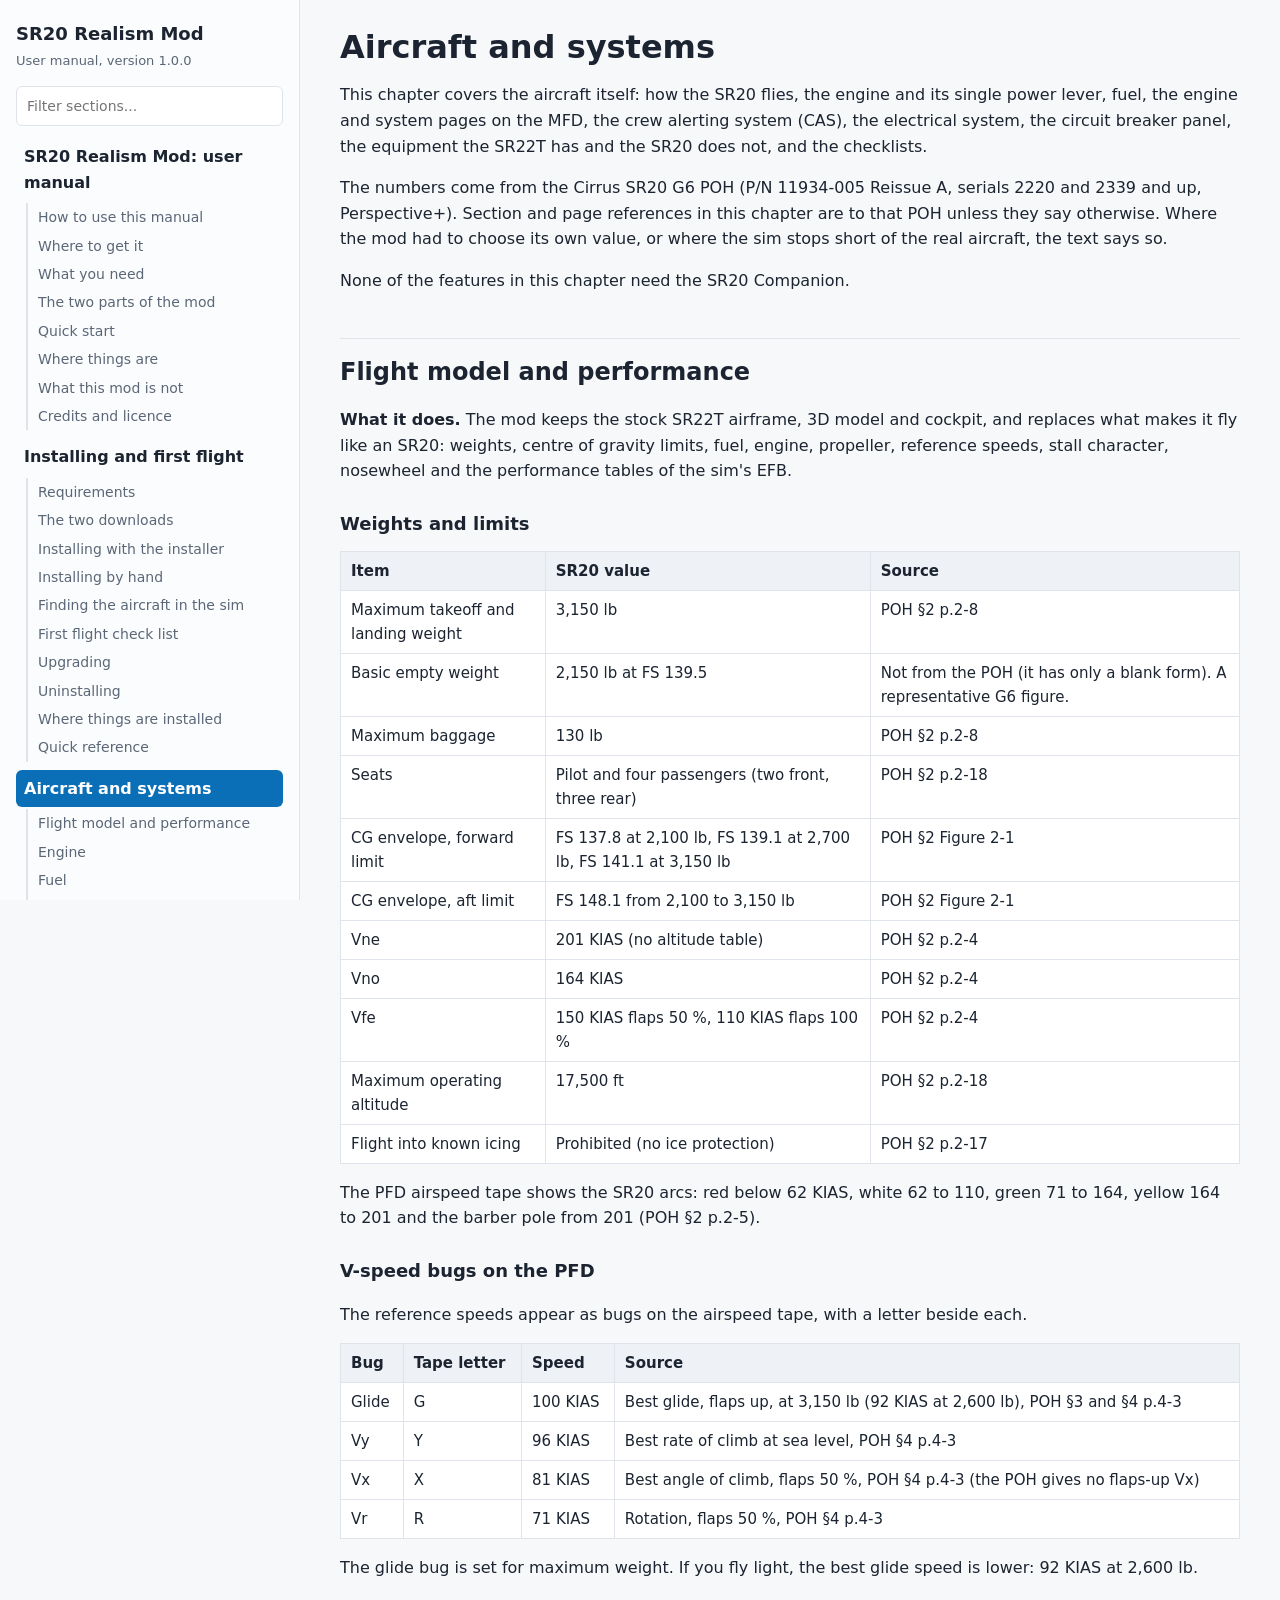
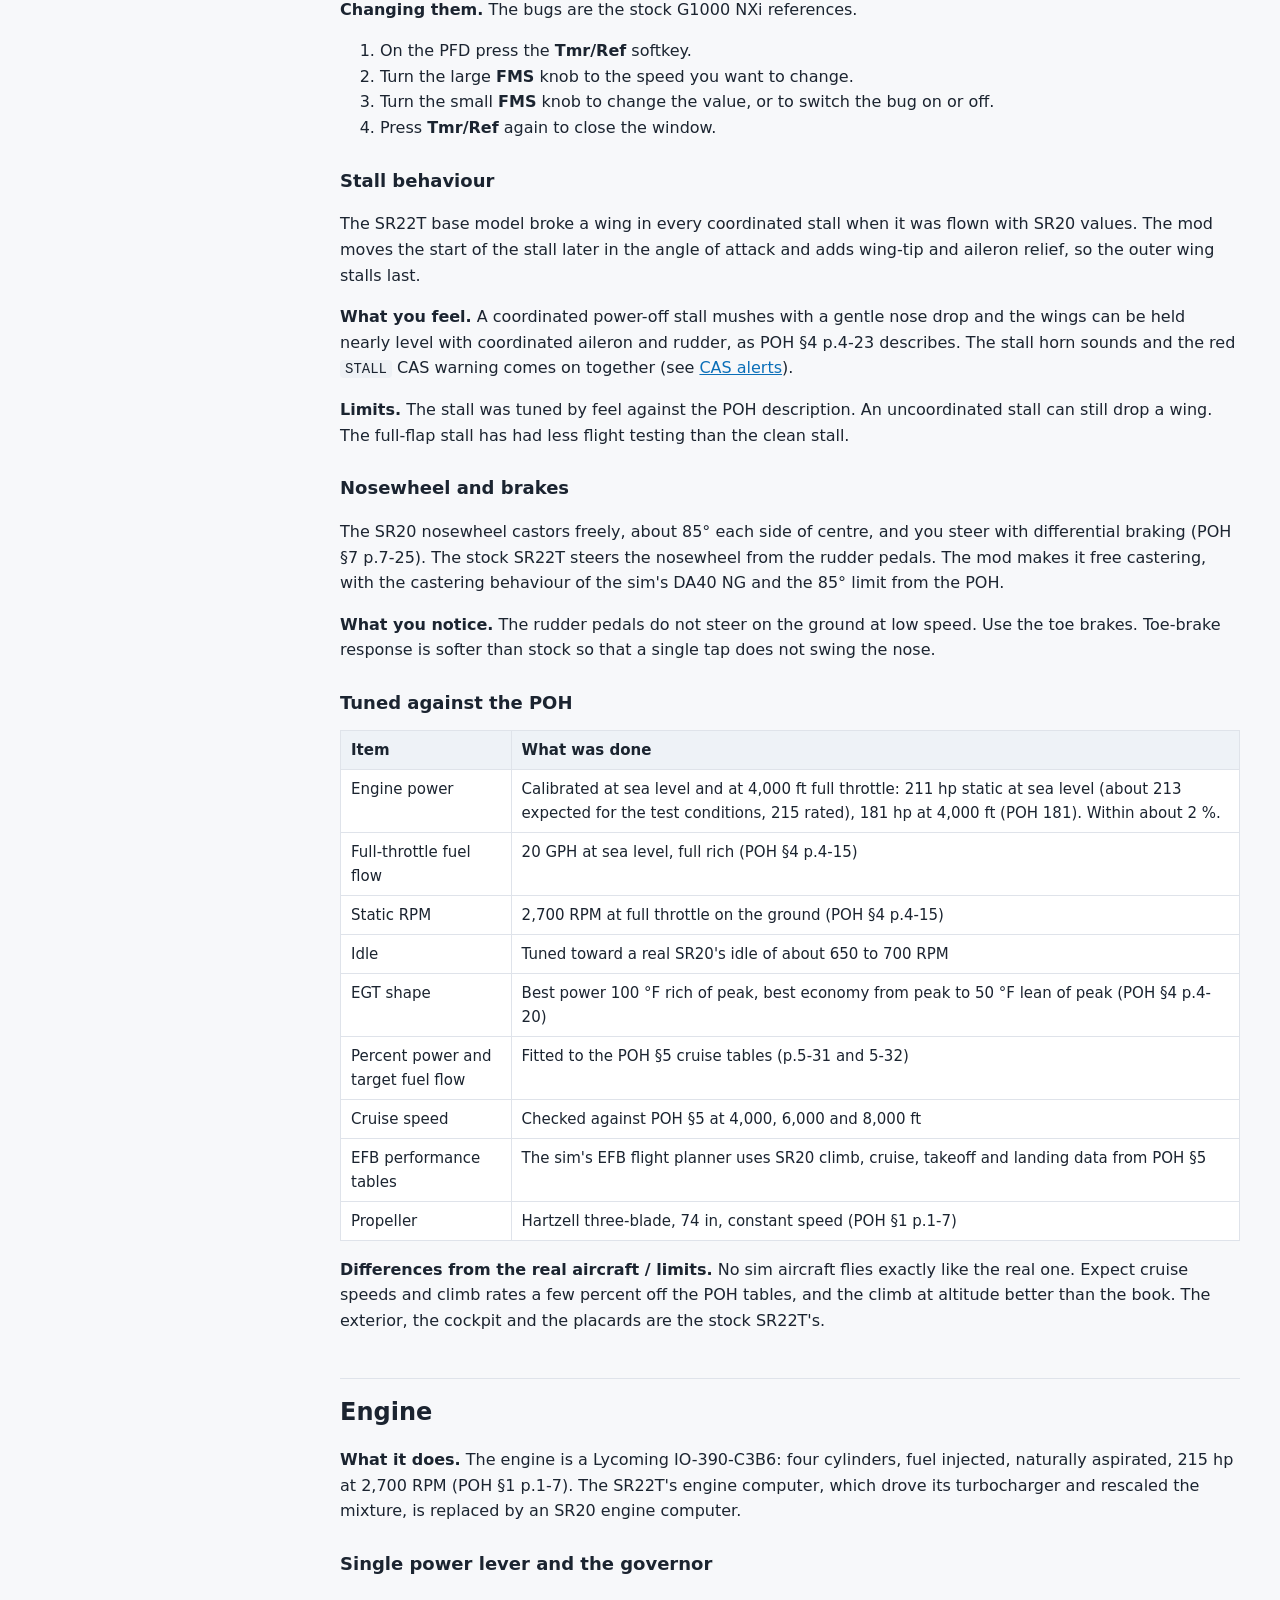
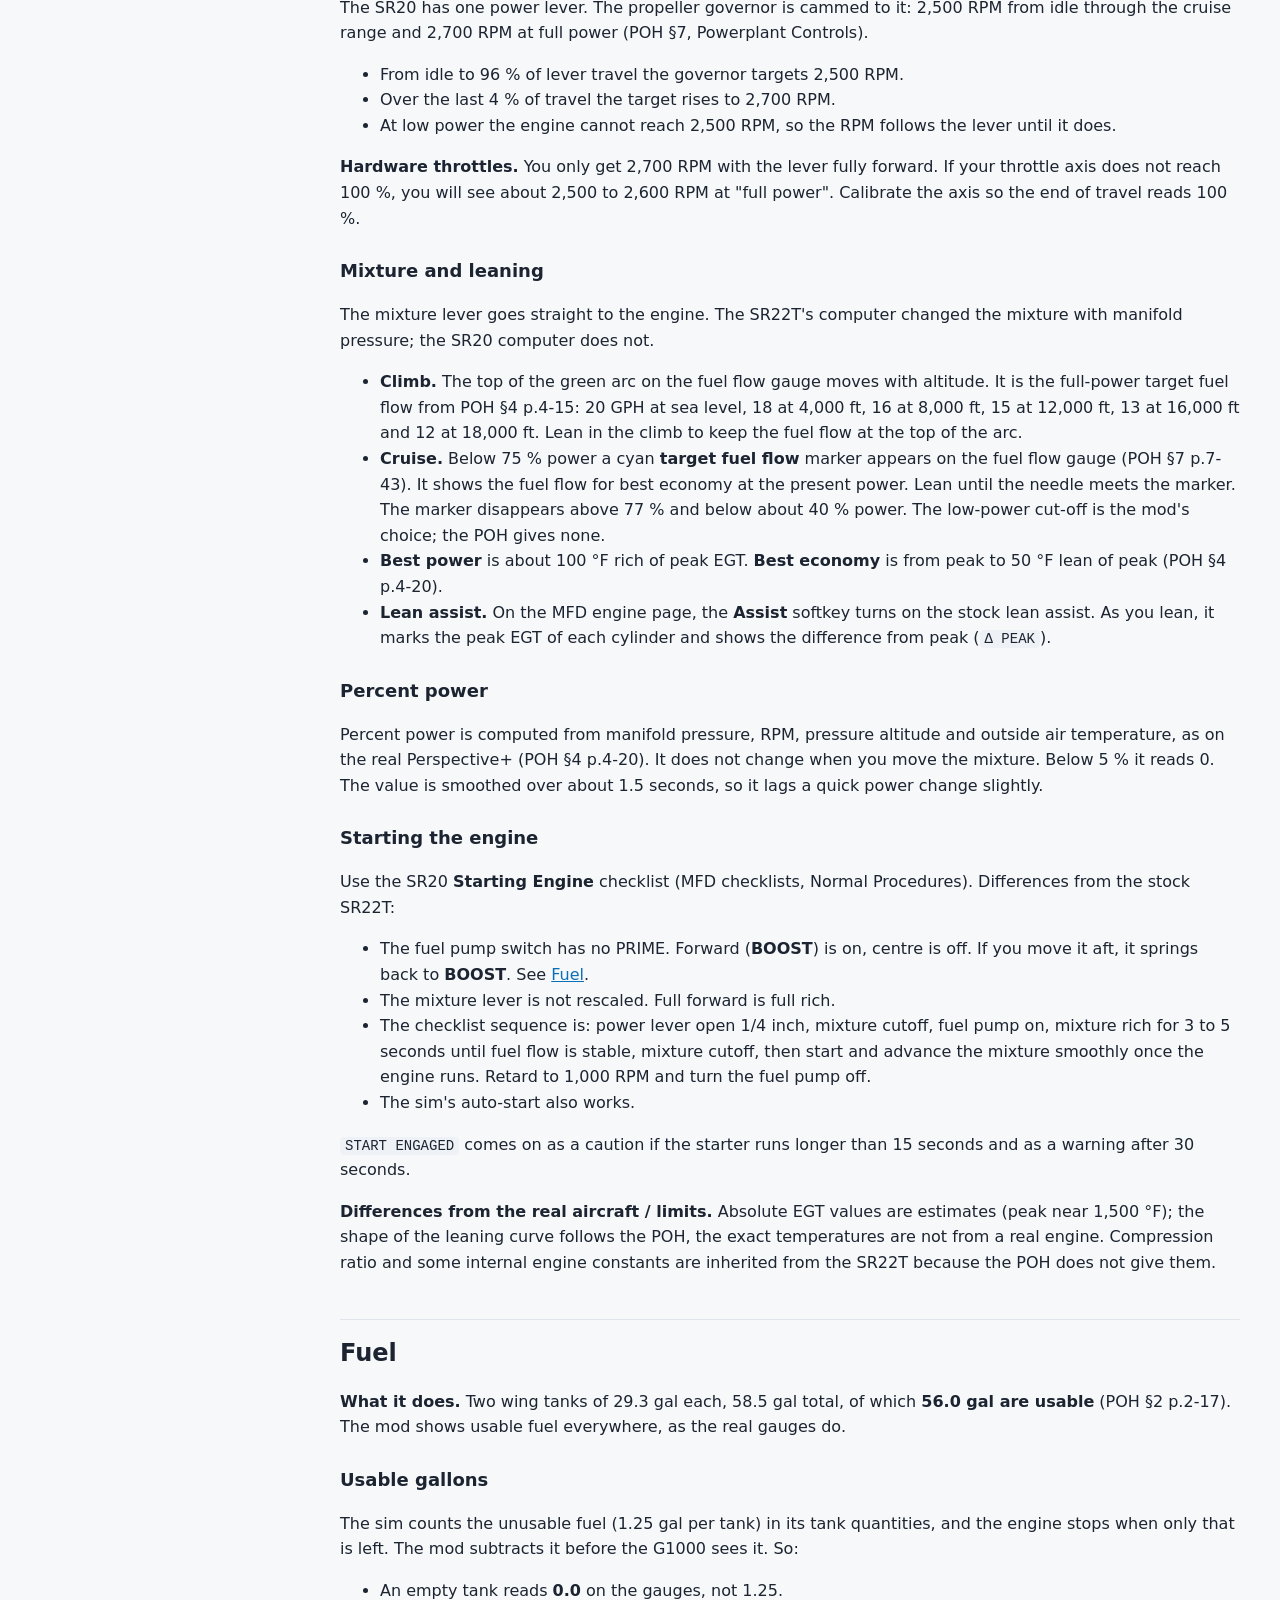
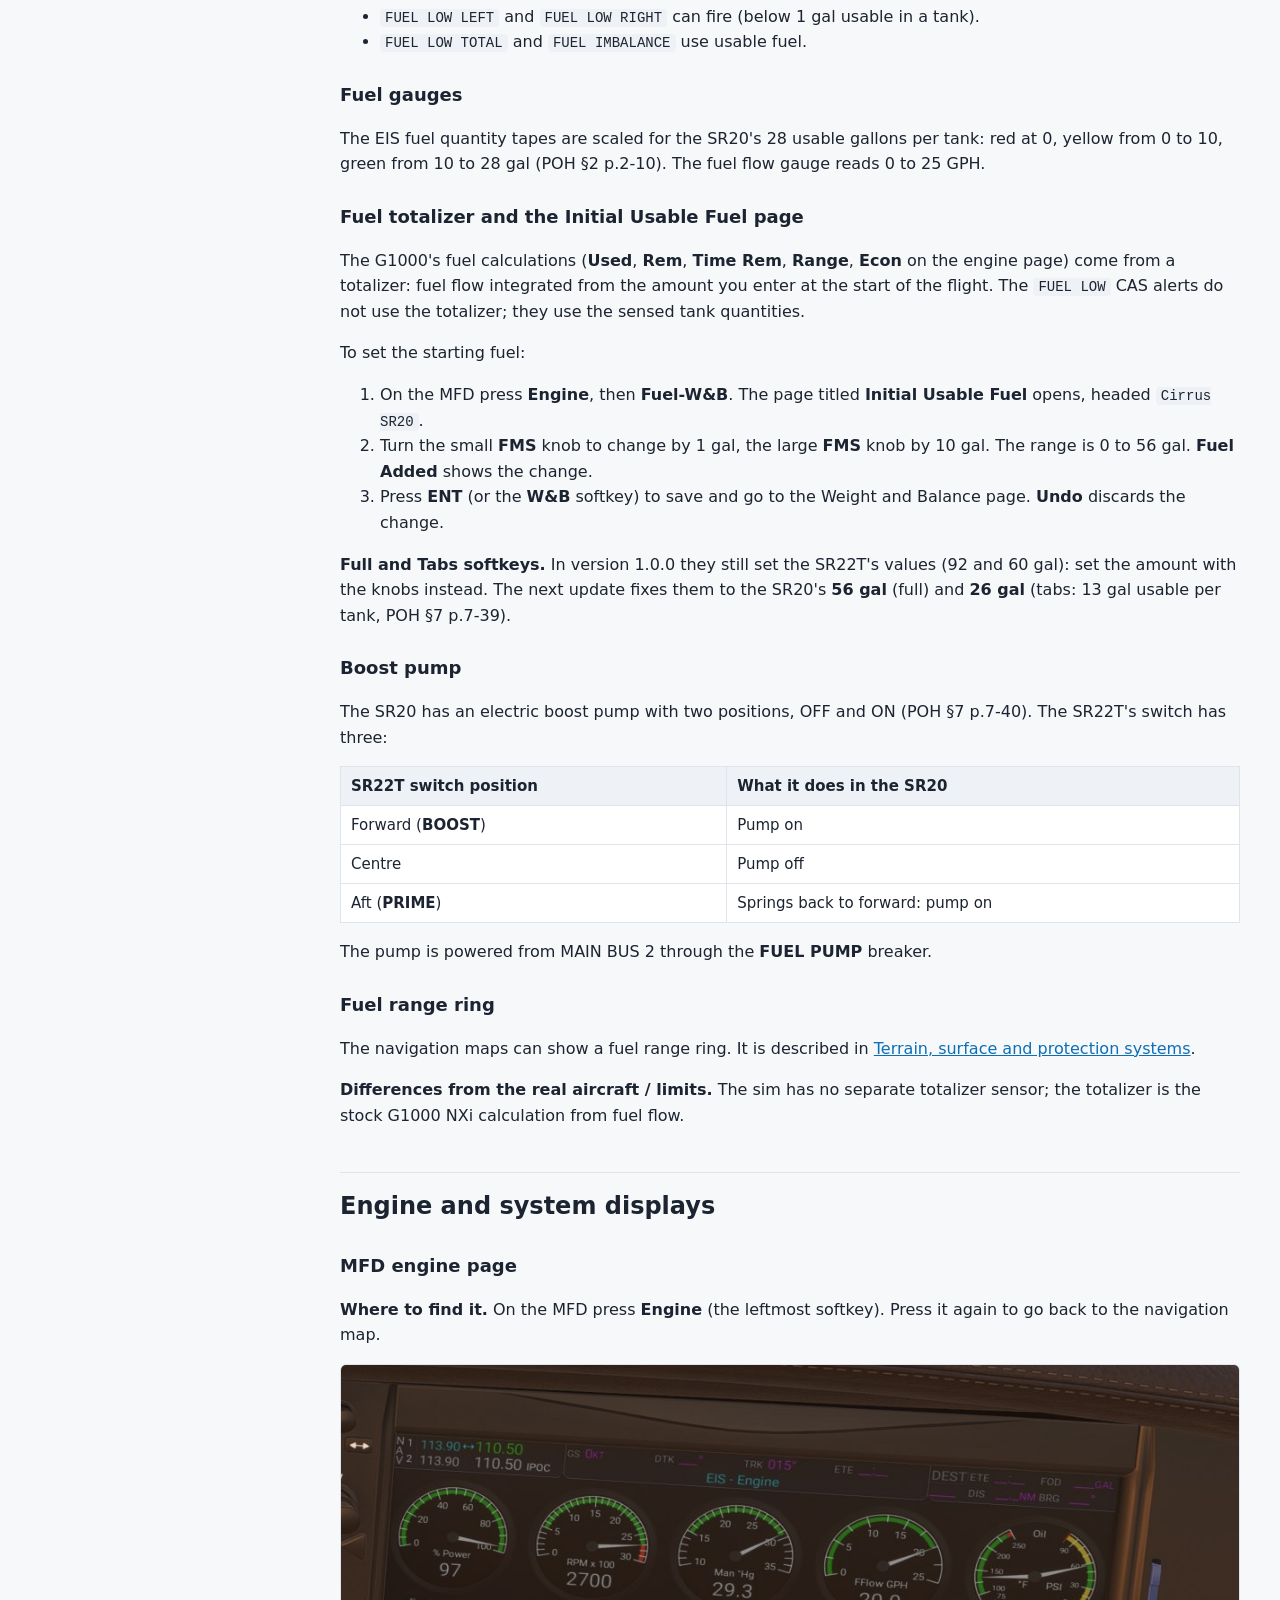
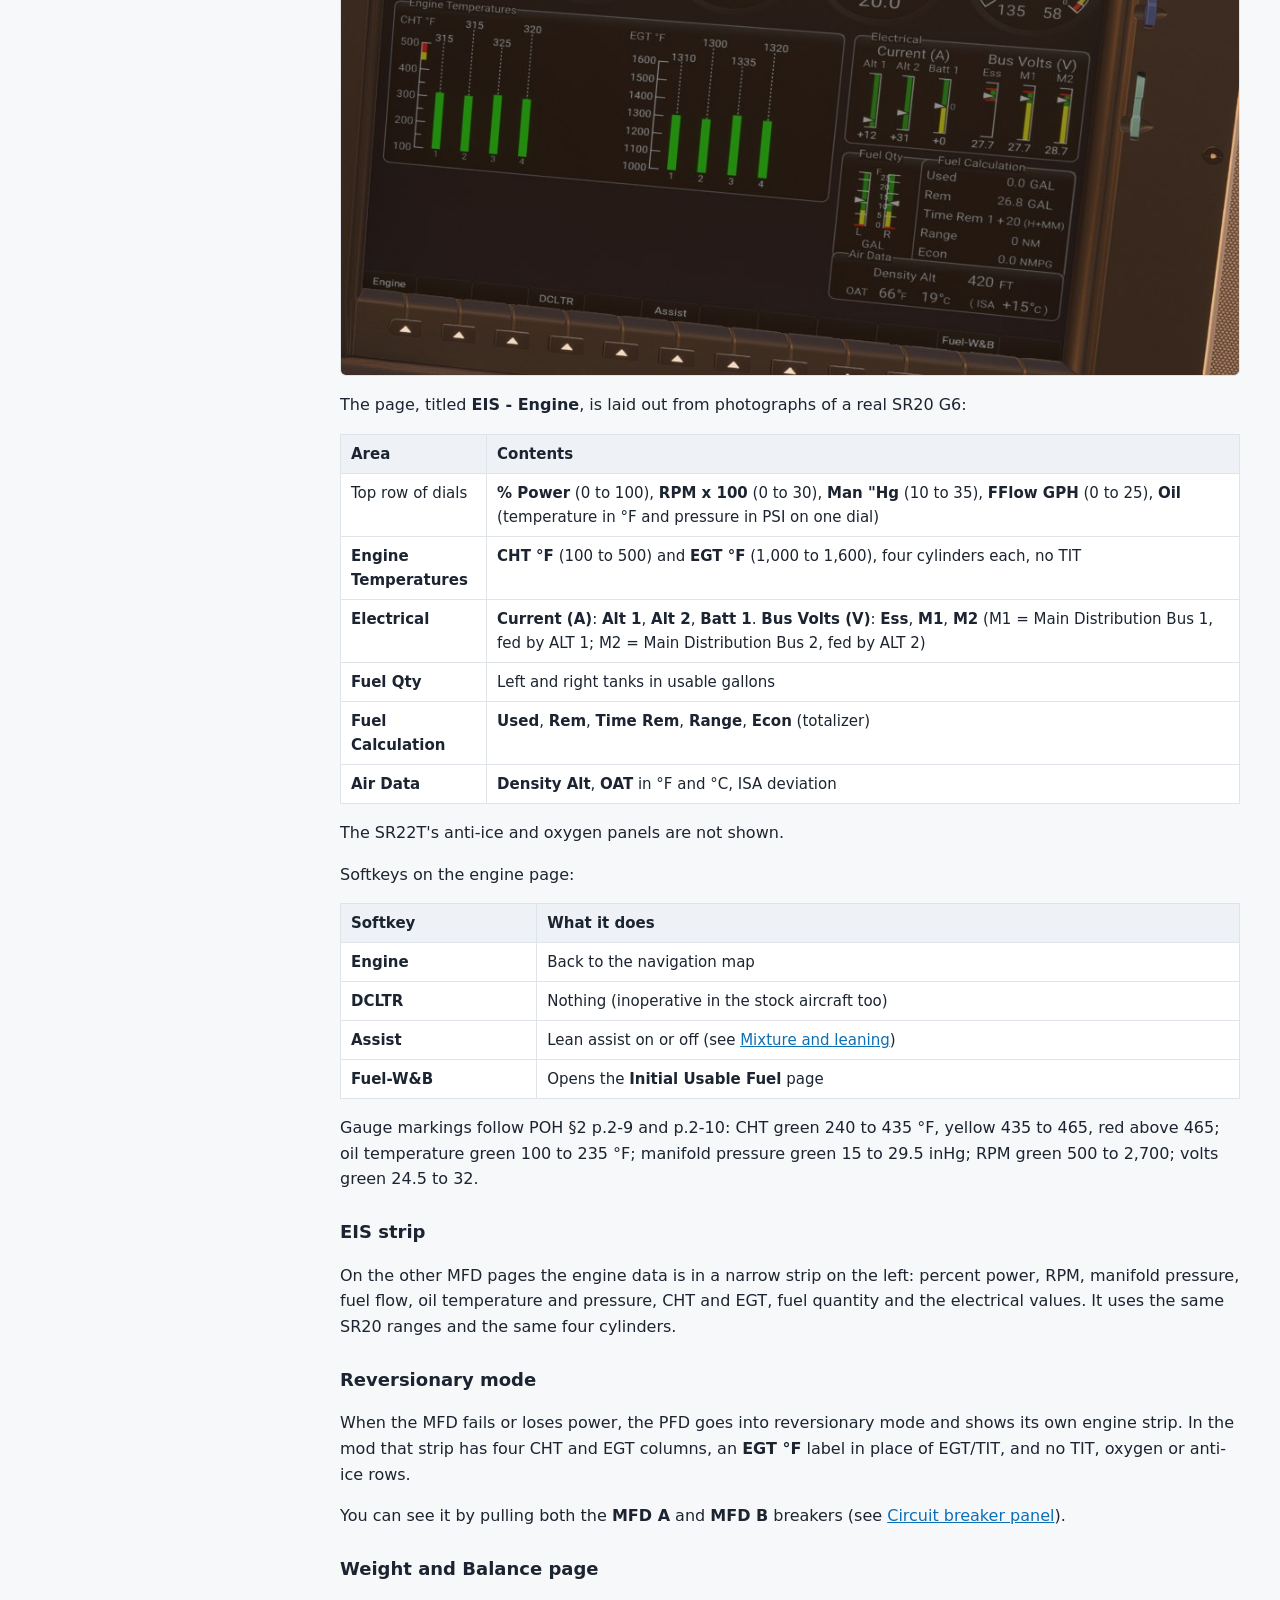
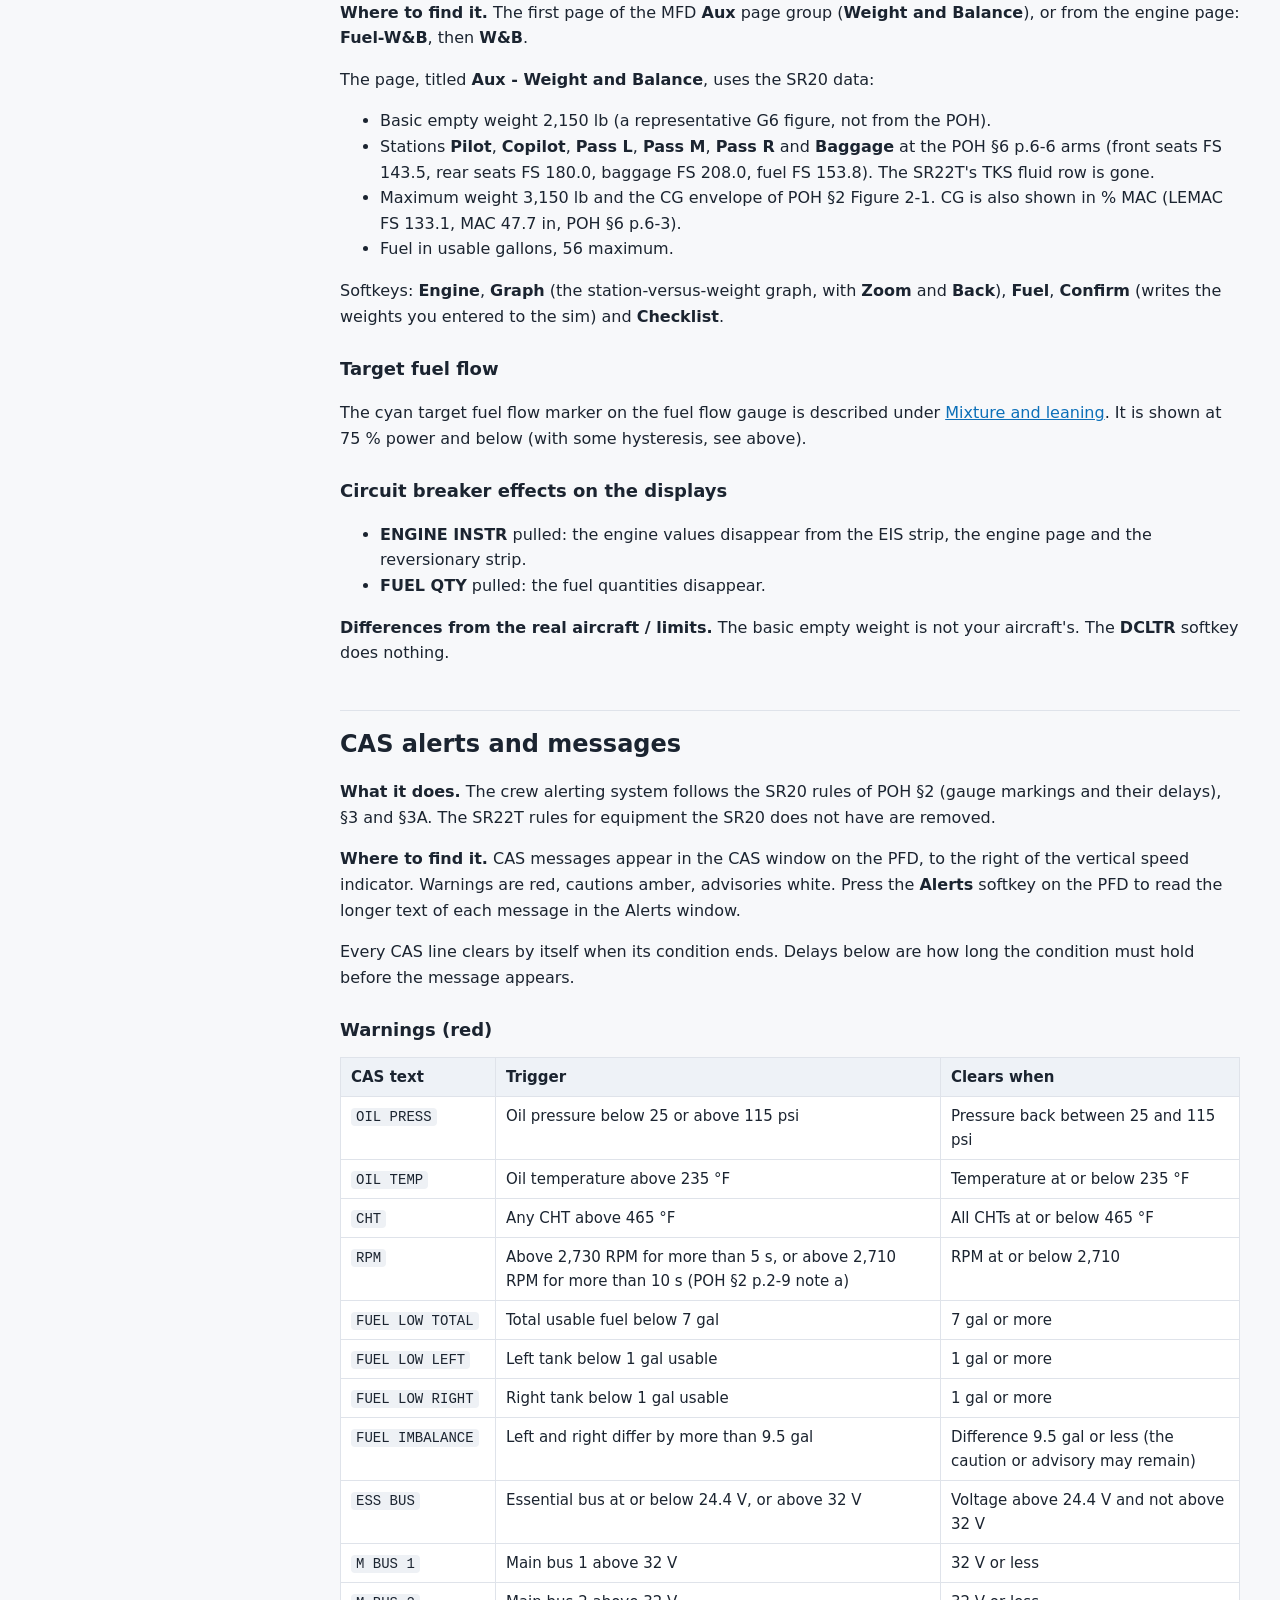
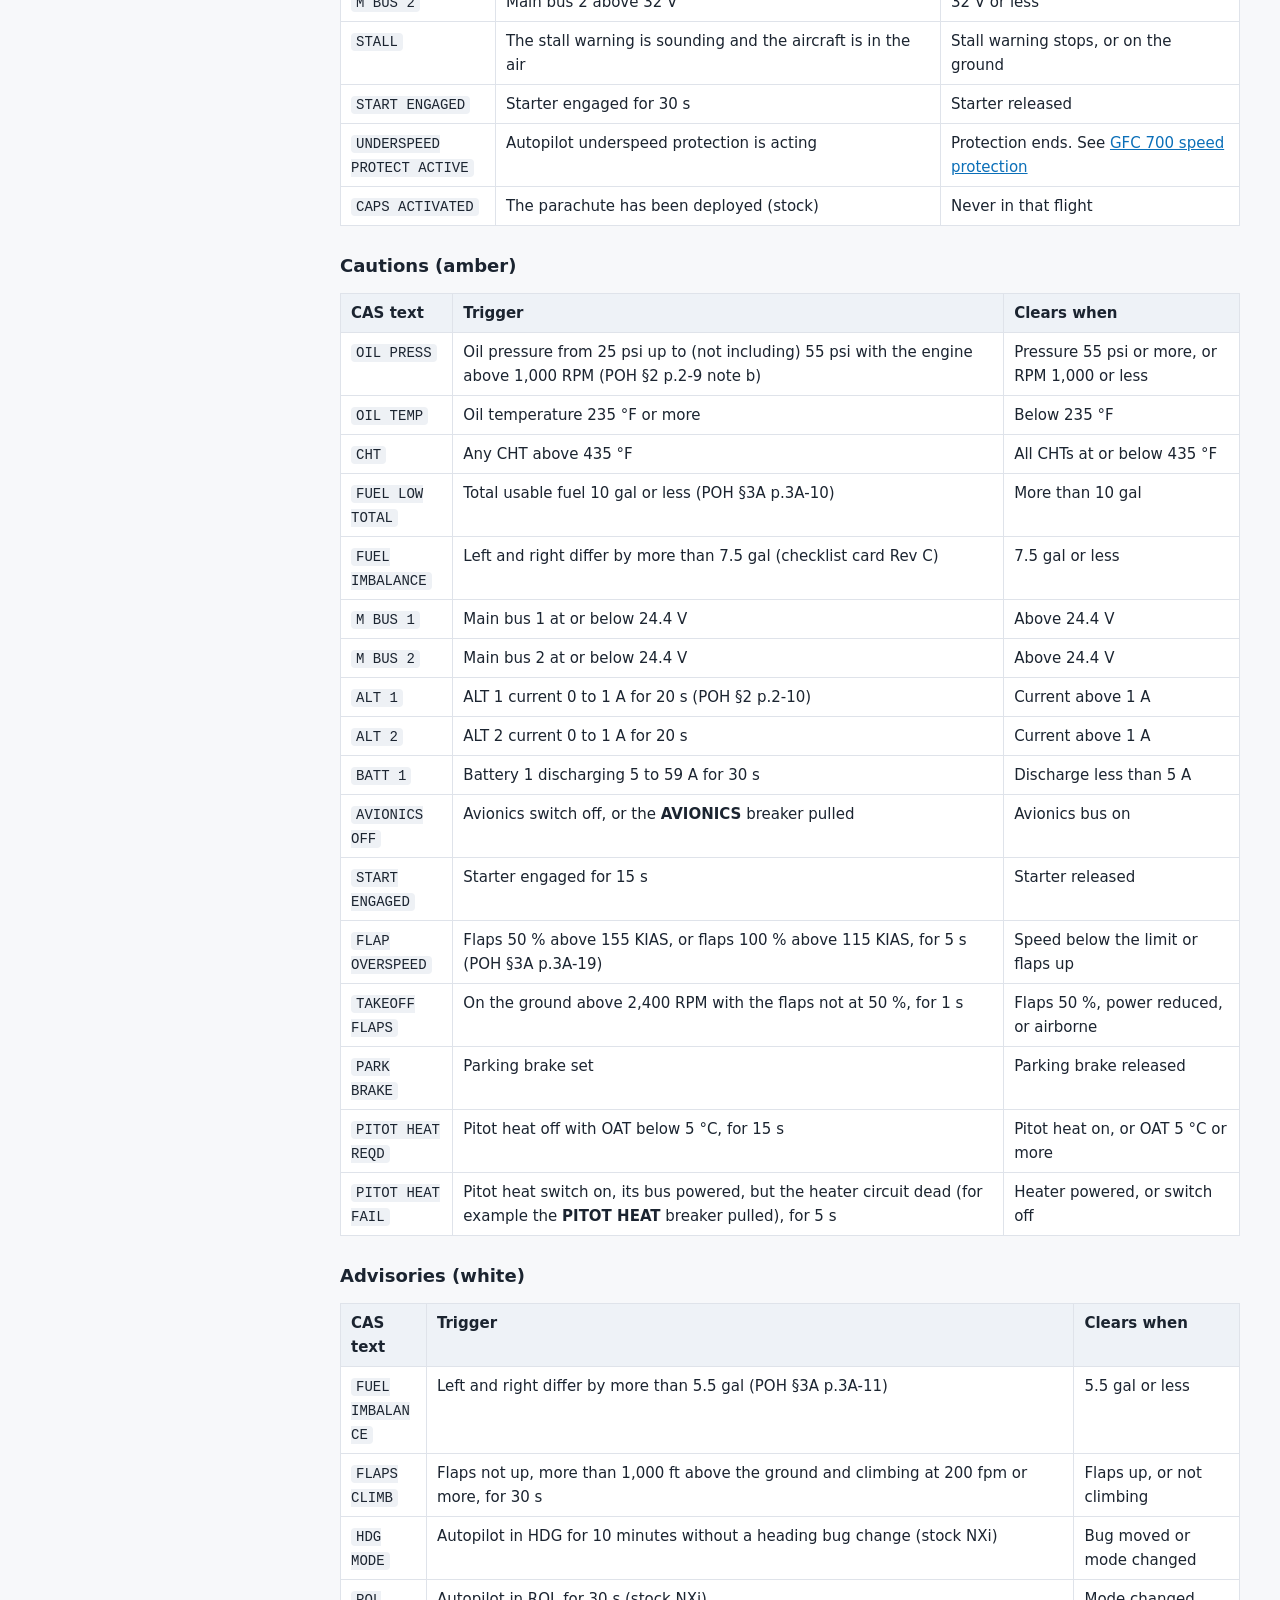
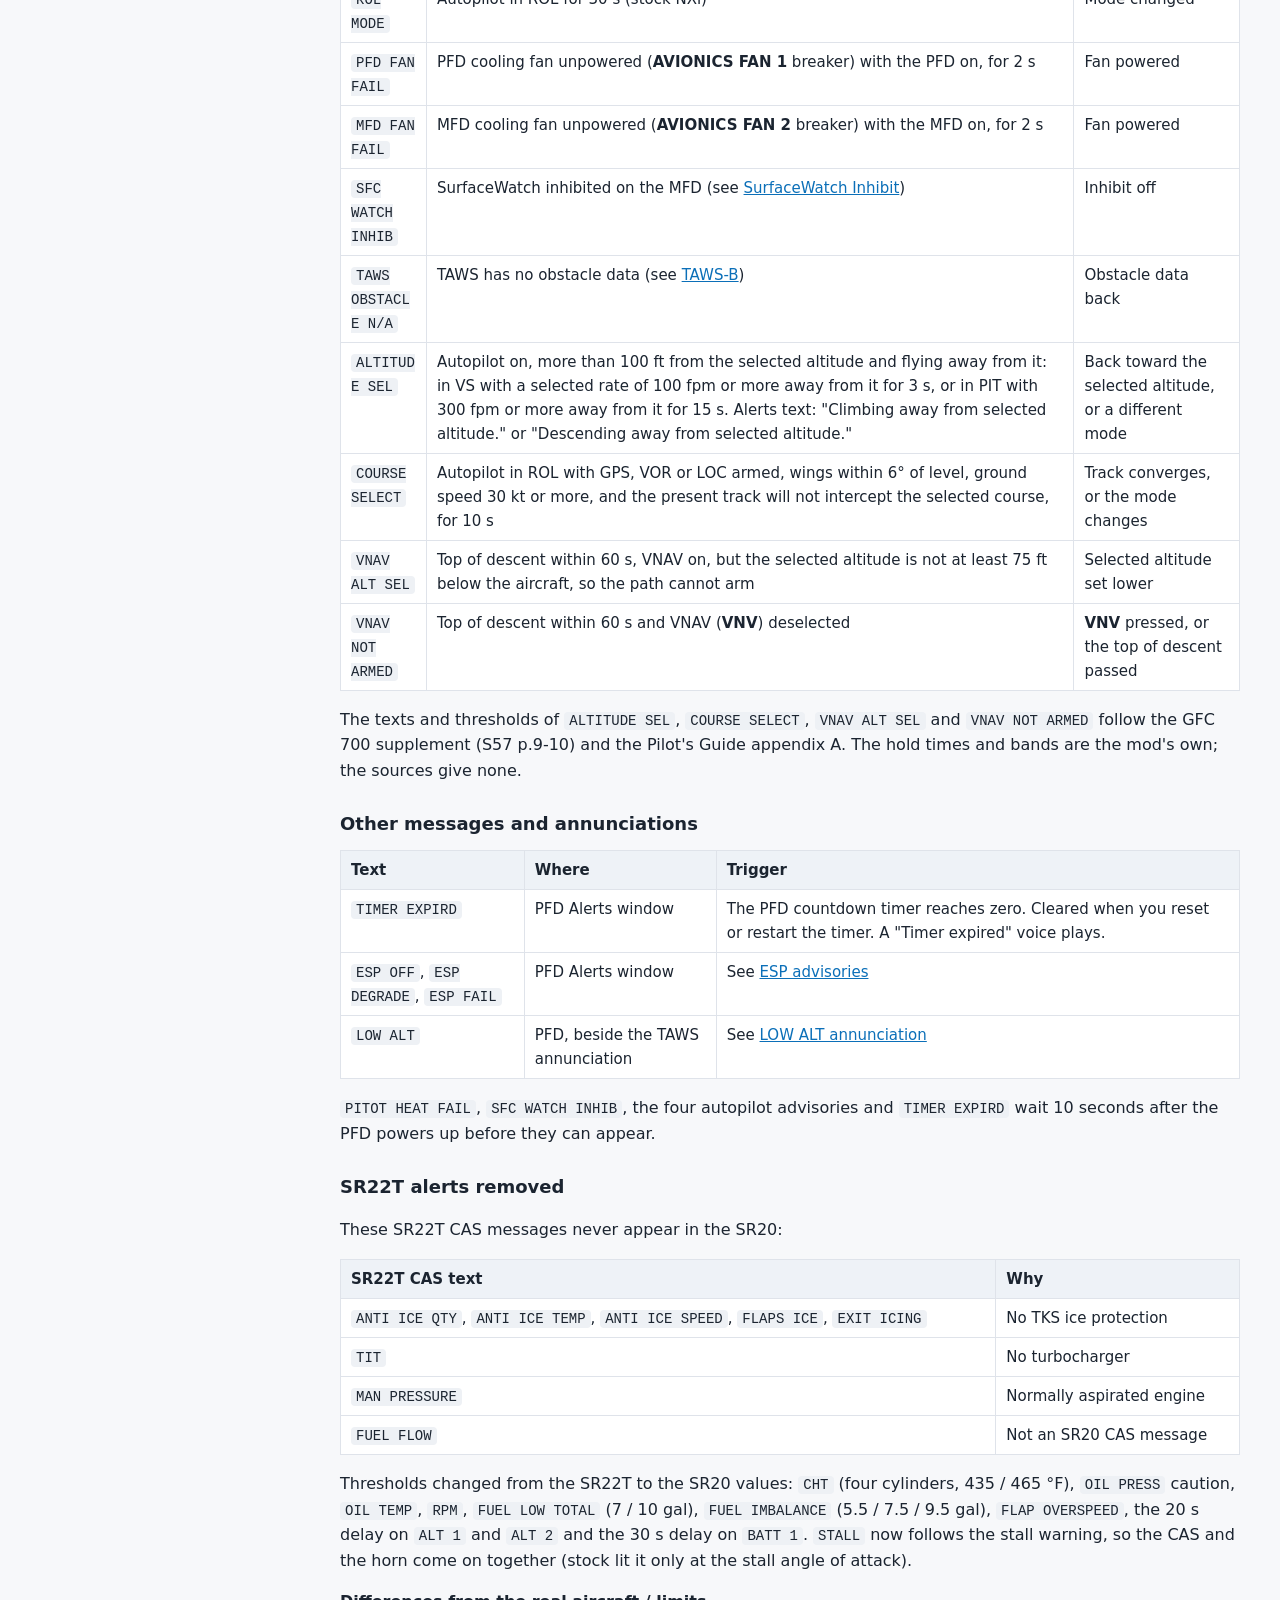
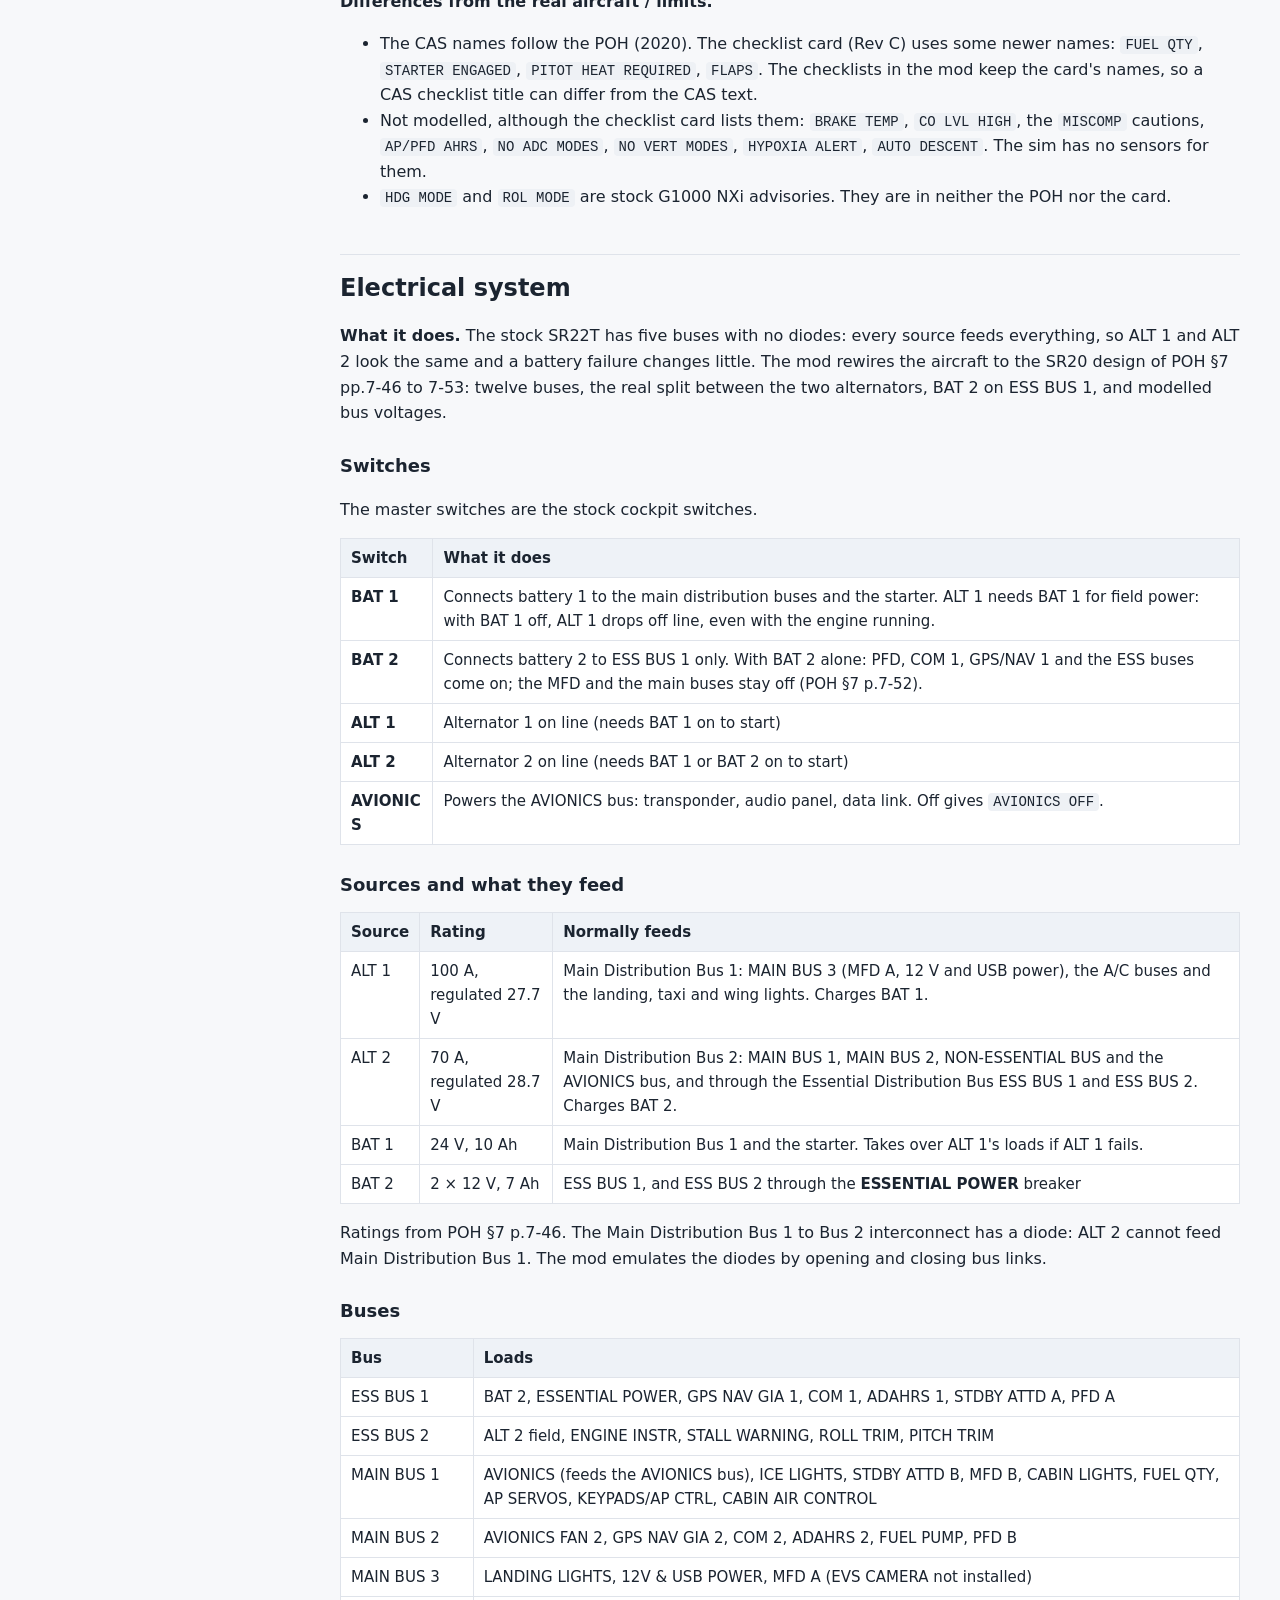
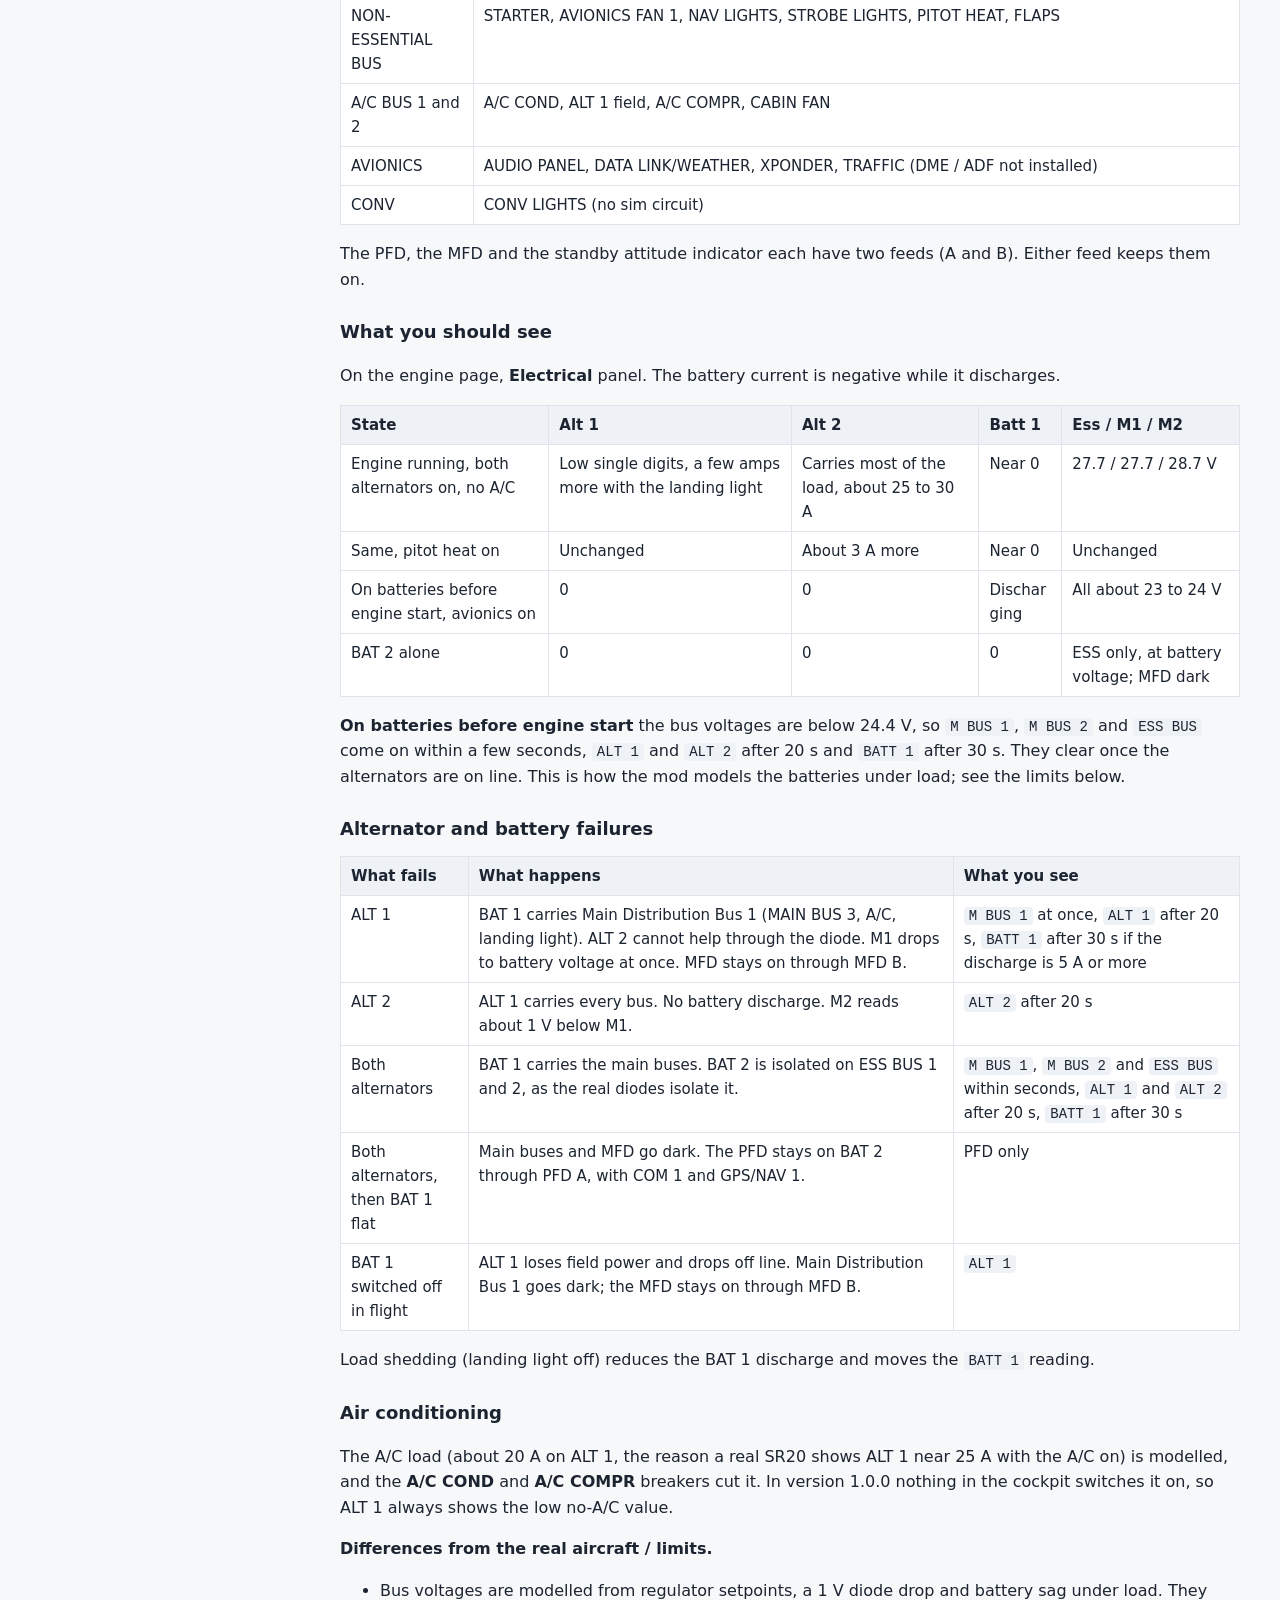
==== commit 9227b5dc: "Downloads on GitHub Releases; manual: where to get it, fuel softkeys note for 1.0.0" ====
--- a/docs/aircraft-systems.html
+++ b/docs/aircraft-systems.html
@@ -6,7 +6,7 @@
 <body><div class="wrap">
 <nav class="side"><p class="brand">SR20 Realism Mod</p><p class="ver">User manual, version 1.0.0</p>
 <input id="q" type="search" placeholder="Filter sections..." aria-label="Filter sections">
-<ul><li class="page"><a href="index.html">SR20 Realism Mod: user manual</a><ul class="secs"><li><a href="index.html#how-to-use-this-manual">How to use this manual</a></li><li><a href="index.html#what-you-need">What you need</a></li><li><a href="index.html#the-two-parts-of-the-mod">The two parts of the mod</a></li><li><a href="index.html#quick-start">Quick start</a></li><li><a href="index.html#where-things-are">Where things are</a></li><li><a href="index.html#what-this-mod-is-not">What this mod is not</a></li><li><a href="index.html#credits-and-licence">Credits and licence</a></li></ul></li><li class="page"><a href="install.html">Installing and first flight</a><ul class="secs"><li><a href="install.html#requirements">Requirements</a></li><li><a href="install.html#the-two-downloads">The two downloads</a></li><li><a href="install.html#installing-with-the-installer">Installing with the installer</a></li><li><a href="install.html#installing-by-hand">Installing by hand</a></li><li><a href="install.html#finding-the-aircraft-in-the-sim">Finding the aircraft in the sim</a></li><li><a href="install.html#first-flight-check-list">First flight check list</a></li><li><a href="install.html#upgrading">Upgrading</a></li><li><a href="install.html#uninstalling">Uninstalling</a></li><li><a href="install.html#where-things-are-installed">Where things are installed</a></li><li><a href="install.html#quick-reference">Quick reference</a></li></ul></li><li class="page cur"><a href="aircraft-systems.html">Aircraft and systems</a><ul class="secs"><li><a href="aircraft-systems.html#flight-model-and-performance">Flight model and performance</a></li><li><a href="aircraft-systems.html#engine">Engine</a></li><li><a href="aircraft-systems.html#fuel">Fuel</a></li><li><a href="aircraft-systems.html#engine-and-system-displays">Engine and system displays</a></li><li><a href="aircraft-systems.html#cas-alerts-and-messages">CAS alerts and messages</a></li><li><a href="aircraft-systems.html#electrical-system">Electrical system</a></li><li><a href="aircraft-systems.html#circuit-breaker-panel">Circuit breaker panel</a></li><li><a href="aircraft-systems.html#equipment-removed-versus-the-sr22t">Equipment removed versus the SR22T</a></li><li><a href="aircraft-systems.html#checklists">Checklists</a></li><li><a href="aircraft-systems.html#quick-reference">Quick reference</a></li></ul></li><li class="page"><a href="safety-systems.html">Terrain, surface and protection systems</a><ul class="secs"><li><a href="safety-systems.html#taws-b-terrain-and-obstacle-alerting">TAWS-B terrain and obstacle alerting</a></li><li><a href="safety-systems.html#obstacles">Obstacles</a></li><li><a href="safety-systems.html#surfacewatch">SurfaceWatch</a></li><li><a href="safety-systems.html#safetaxi-airport-maps">SafeTaxi airport maps</a></li><li><a href="safety-systems.html#glide-range-ring-and-fuel-range-ring">Glide range ring and fuel range ring</a></li><li><a href="safety-systems.html#electronic-stability-and-protection-esp">Electronic Stability and Protection (ESP)</a></li><li><a href="safety-systems.html#gfc-700-speed-protection">GFC 700 speed protection</a></li><li><a href="safety-systems.html#voice-alerts">Voice alerts</a></li><li><a href="safety-systems.html#quick-reference">Quick reference</a></li></ul></li><li class="page"><a href="autopilot-fms.html">Autopilot, flight plan and connected devices</a><ul class="secs"><li><a href="autopilot-fms.html#autopilot-and-g1000-behaviour">Autopilot and G1000 behaviour</a></li><li><a href="autopilot-fms.html#autopilot-disconnect">Autopilot disconnect</a></li><li><a href="autopilot-fms.html#navigraph-charts">Navigraph charts</a></li><li><a href="autopilot-fms.html#ipad-and-foreflight-link">iPad and ForeFlight link</a></li><li><a href="autopilot-fms.html#realsimgear-cirrus-yoke-force-feel">RealSimGear Cirrus yoke force feel</a></li><li><a href="autopilot-fms.html#quick-reference">Quick reference</a></li></ul></li><li class="page"><a href="instructor-station.html">Instructor Station</a><ul class="secs"><li><a href="instructor-station.html#opening-the-panel">Opening the panel</a></li><li><a href="instructor-station.html#failures-tab">FAILURES tab</a></li><li><a href="instructor-station.html#approach-tab">APPROACH tab</a></li><li><a href="instructor-station.html#debrief-tab">DEBRIEF tab</a></li><li><a href="instructor-station.html#scores-tab">SCORES tab</a></li><li><a href="instructor-station.html#worked-example">Worked example</a></li><li><a href="instructor-station.html#quick-reference">Quick reference</a></li></ul></li><li class="page"><a href="companion-troubleshooting.html">The SR20 Companion and troubleshooting</a><ul class="secs"><li><a href="companion-troubleshooting.html#what-the-companion-is">What the Companion is</a></li><li><a href="companion-troubleshooting.html#the-tray-icon-needs-the-companion">The tray icon (needs the Companion)</a></li><li><a href="companion-troubleshooting.html#start-with-windows-needs-the-companion">Start with Windows (needs the Companion)</a></li><li><a href="companion-troubleshooting.html#what-the-companion-does-on-your-pc-and-network-needs-the-companion">What the Companion does on your PC and network (needs the Companion)</a></li><li><a href="companion-troubleshooting.html#troubleshooting">Troubleshooting</a></li><li><a href="companion-troubleshooting.html#known-limitations">Known limitations</a></li><li><a href="companion-troubleshooting.html#quick-reference">Quick reference</a></li></ul></li></ul></nav>
+<ul><li class="page"><a href="index.html">SR20 Realism Mod: user manual</a><ul class="secs"><li><a href="index.html#how-to-use-this-manual">How to use this manual</a></li><li><a href="index.html#where-to-get-it">Where to get it</a></li><li><a href="index.html#what-you-need">What you need</a></li><li><a href="index.html#the-two-parts-of-the-mod">The two parts of the mod</a></li><li><a href="index.html#quick-start">Quick start</a></li><li><a href="index.html#where-things-are">Where things are</a></li><li><a href="index.html#what-this-mod-is-not">What this mod is not</a></li><li><a href="index.html#credits-and-licence">Credits and licence</a></li></ul></li><li class="page"><a href="install.html">Installing and first flight</a><ul class="secs"><li><a href="install.html#requirements">Requirements</a></li><li><a href="install.html#the-two-downloads">The two downloads</a></li><li><a href="install.html#installing-with-the-installer">Installing with the installer</a></li><li><a href="install.html#installing-by-hand">Installing by hand</a></li><li><a href="install.html#finding-the-aircraft-in-the-sim">Finding the aircraft in the sim</a></li><li><a href="install.html#first-flight-check-list">First flight check list</a></li><li><a href="install.html#upgrading">Upgrading</a></li><li><a href="install.html#uninstalling">Uninstalling</a></li><li><a href="install.html#where-things-are-installed">Where things are installed</a></li><li><a href="install.html#quick-reference">Quick reference</a></li></ul></li><li class="page cur"><a href="aircraft-systems.html">Aircraft and systems</a><ul class="secs"><li><a href="aircraft-systems.html#flight-model-and-performance">Flight model and performance</a></li><li><a href="aircraft-systems.html#engine">Engine</a></li><li><a href="aircraft-systems.html#fuel">Fuel</a></li><li><a href="aircraft-systems.html#engine-and-system-displays">Engine and system displays</a></li><li><a href="aircraft-systems.html#cas-alerts-and-messages">CAS alerts and messages</a></li><li><a href="aircraft-systems.html#electrical-system">Electrical system</a></li><li><a href="aircraft-systems.html#circuit-breaker-panel">Circuit breaker panel</a></li><li><a href="aircraft-systems.html#equipment-removed-versus-the-sr22t">Equipment removed versus the SR22T</a></li><li><a href="aircraft-systems.html#checklists">Checklists</a></li><li><a href="aircraft-systems.html#quick-reference">Quick reference</a></li></ul></li><li class="page"><a href="safety-systems.html">Terrain, surface and protection systems</a><ul class="secs"><li><a href="safety-systems.html#taws-b-terrain-and-obstacle-alerting">TAWS-B terrain and obstacle alerting</a></li><li><a href="safety-systems.html#obstacles">Obstacles</a></li><li><a href="safety-systems.html#surfacewatch">SurfaceWatch</a></li><li><a href="safety-systems.html#safetaxi-airport-maps">SafeTaxi airport maps</a></li><li><a href="safety-systems.html#glide-range-ring-and-fuel-range-ring">Glide range ring and fuel range ring</a></li><li><a href="safety-systems.html#electronic-stability-and-protection-esp">Electronic Stability and Protection (ESP)</a></li><li><a href="safety-systems.html#gfc-700-speed-protection">GFC 700 speed protection</a></li><li><a href="safety-systems.html#voice-alerts">Voice alerts</a></li><li><a href="safety-systems.html#quick-reference">Quick reference</a></li></ul></li><li class="page"><a href="autopilot-fms.html">Autopilot, flight plan and connected devices</a><ul class="secs"><li><a href="autopilot-fms.html#autopilot-and-g1000-behaviour">Autopilot and G1000 behaviour</a></li><li><a href="autopilot-fms.html#autopilot-disconnect">Autopilot disconnect</a></li><li><a href="autopilot-fms.html#navigraph-charts">Navigraph charts</a></li><li><a href="autopilot-fms.html#ipad-and-foreflight-link">iPad and ForeFlight link</a></li><li><a href="autopilot-fms.html#realsimgear-cirrus-yoke-force-feel">RealSimGear Cirrus yoke force feel</a></li><li><a href="autopilot-fms.html#quick-reference">Quick reference</a></li></ul></li><li class="page"><a href="instructor-station.html">Instructor Station</a><ul class="secs"><li><a href="instructor-station.html#opening-the-panel">Opening the panel</a></li><li><a href="instructor-station.html#failures-tab">FAILURES tab</a></li><li><a href="instructor-station.html#approach-tab">APPROACH tab</a></li><li><a href="instructor-station.html#debrief-tab">DEBRIEF tab</a></li><li><a href="instructor-station.html#scores-tab">SCORES tab</a></li><li><a href="instructor-station.html#worked-example">Worked example</a></li><li><a href="instructor-station.html#quick-reference">Quick reference</a></li></ul></li><li class="page"><a href="companion-troubleshooting.html">The SR20 Companion and troubleshooting</a><ul class="secs"><li><a href="companion-troubleshooting.html#what-the-companion-is">What the Companion is</a></li><li><a href="companion-troubleshooting.html#the-tray-icon-needs-the-companion">The tray icon (needs the Companion)</a></li><li><a href="companion-troubleshooting.html#start-with-windows-needs-the-companion">Start with Windows (needs the Companion)</a></li><li><a href="companion-troubleshooting.html#what-the-companion-does-on-your-pc-and-network-needs-the-companion">What the Companion does on your PC and network (needs the Companion)</a></li><li><a href="companion-troubleshooting.html#troubleshooting">Troubleshooting</a></li><li><a href="companion-troubleshooting.html#known-limitations">Known limitations</a></li><li><a href="companion-troubleshooting.html#quick-reference">Quick reference</a></li></ul></li></ul></nav>
 <main><h1>Aircraft and systems</h1>
 <p>This chapter covers the aircraft itself: how the SR20 flies, the engine and its single power lever, fuel, the engine
 and system pages on the MFD, the crew alerting system (CAS), the electrical system, the circuit breaker panel, the
@@ -271,8 +271,9 @@
    <strong>Fuel Added</strong> shows the change.</li>
 <li>Press <strong>ENT</strong> (or the <strong>W&amp;B</strong> softkey) to save and go to the Weight and Balance page. <strong>Undo</strong> discards the change.</li>
 </ol>
-<p><strong>Do not use the Full and Tabs softkeys.</strong> They still set the SR22T's values (92 and 60 gal), which are wrong for
-the SR20. Set the amount with the knobs.</p>
+<p><strong>Full and Tabs softkeys.</strong> In version 1.0.0 they still set the SR22T's values (92 and 60 gal): set the amount with
+the knobs instead. The next update fixes them to the SR20's <strong>56 gal</strong> (full) and <strong>26 gal</strong> (tabs: 13 gal usable per
+tank, POH §7 p.7-39).</p>
 <h3 id="boost-pump">Boost pump</h3>
 <p>The SR20 has an electric boost pump with two positions, OFF and ON (POH §7 p.7-40). The SR22T's switch has three:</p>
 <div class="tw"><table>
@@ -1500,7 +1501,7 @@
 <tr>
 <td><strong>Fuel-W&amp;B</strong></td>
 <td>MFD engine page softkey</td>
-<td>Initial Usable Fuel page (set with the FMS knobs, not Full or Tabs)</td>
+<td>Initial Usable Fuel page (in 1.0.0 set it with the FMS knobs, not Full or Tabs)</td>
 </tr>
 <tr>
 <td><strong>Weight and Balance</strong></td>
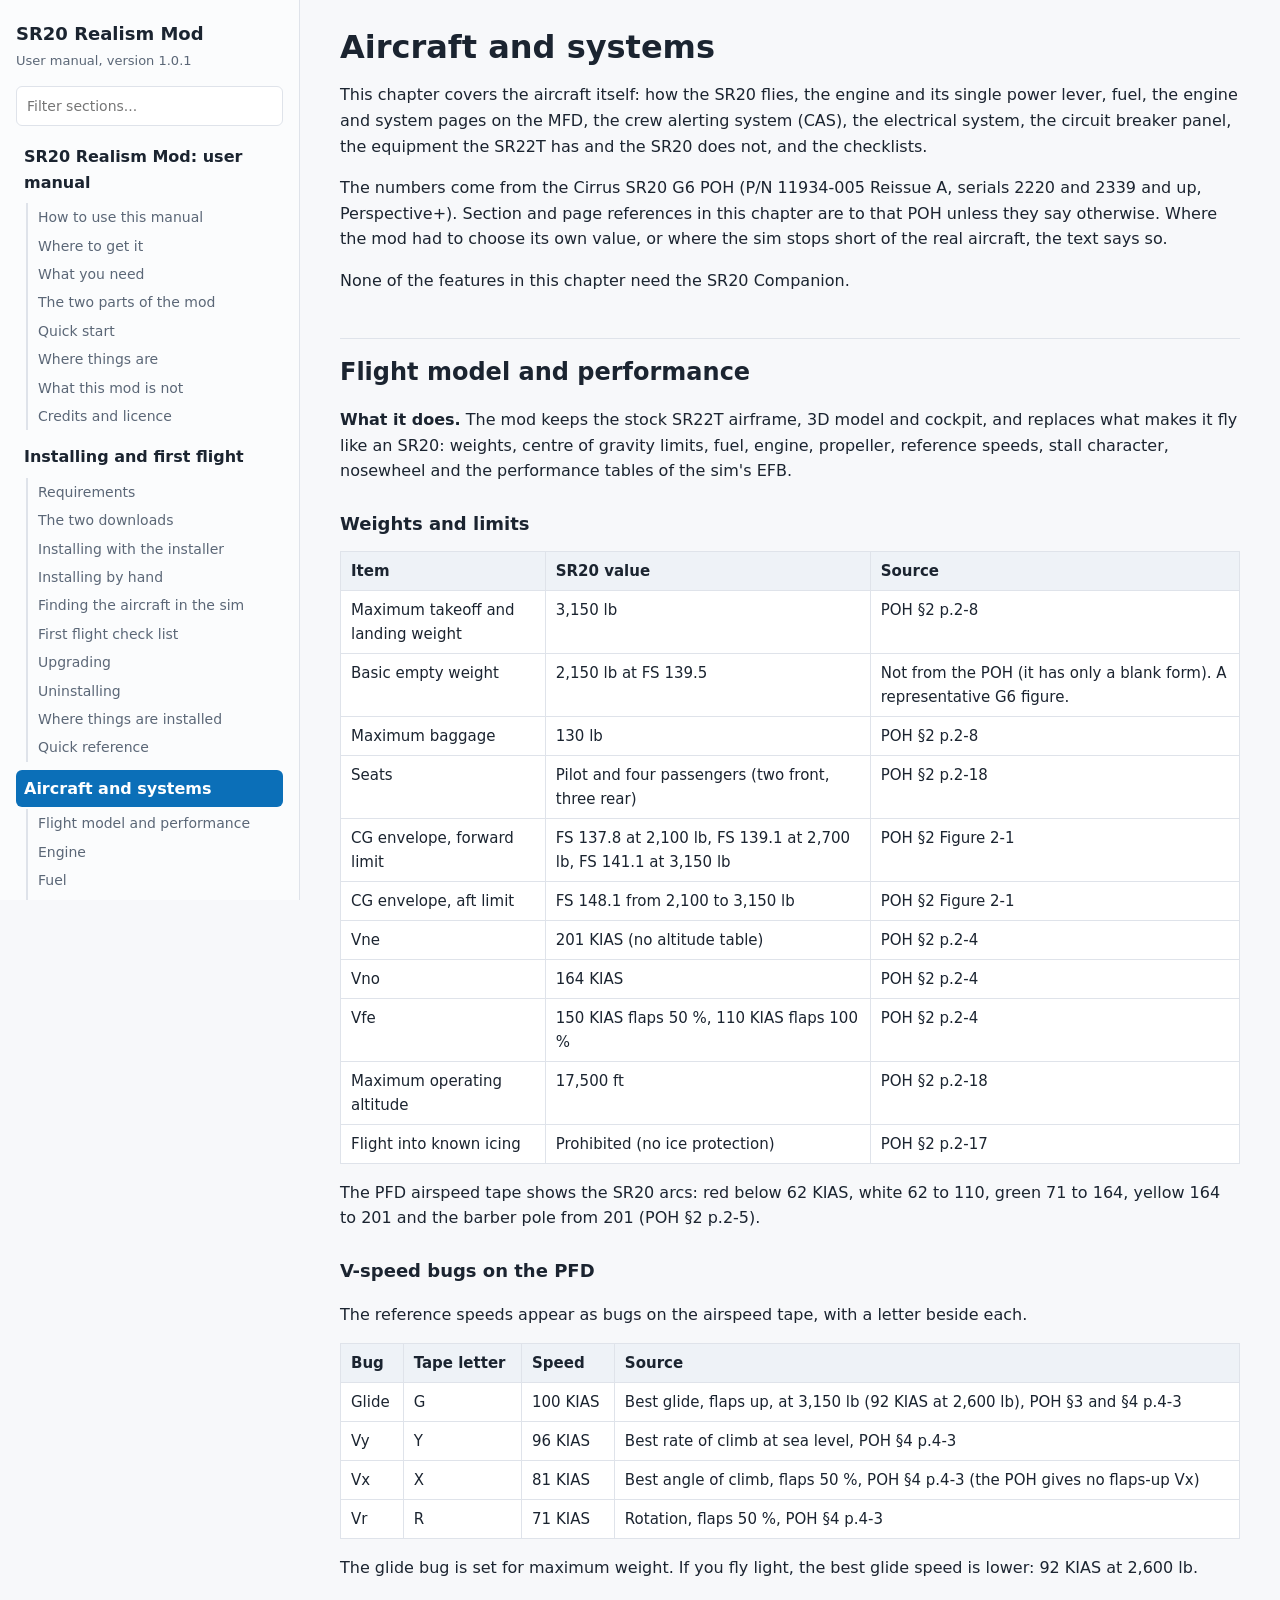
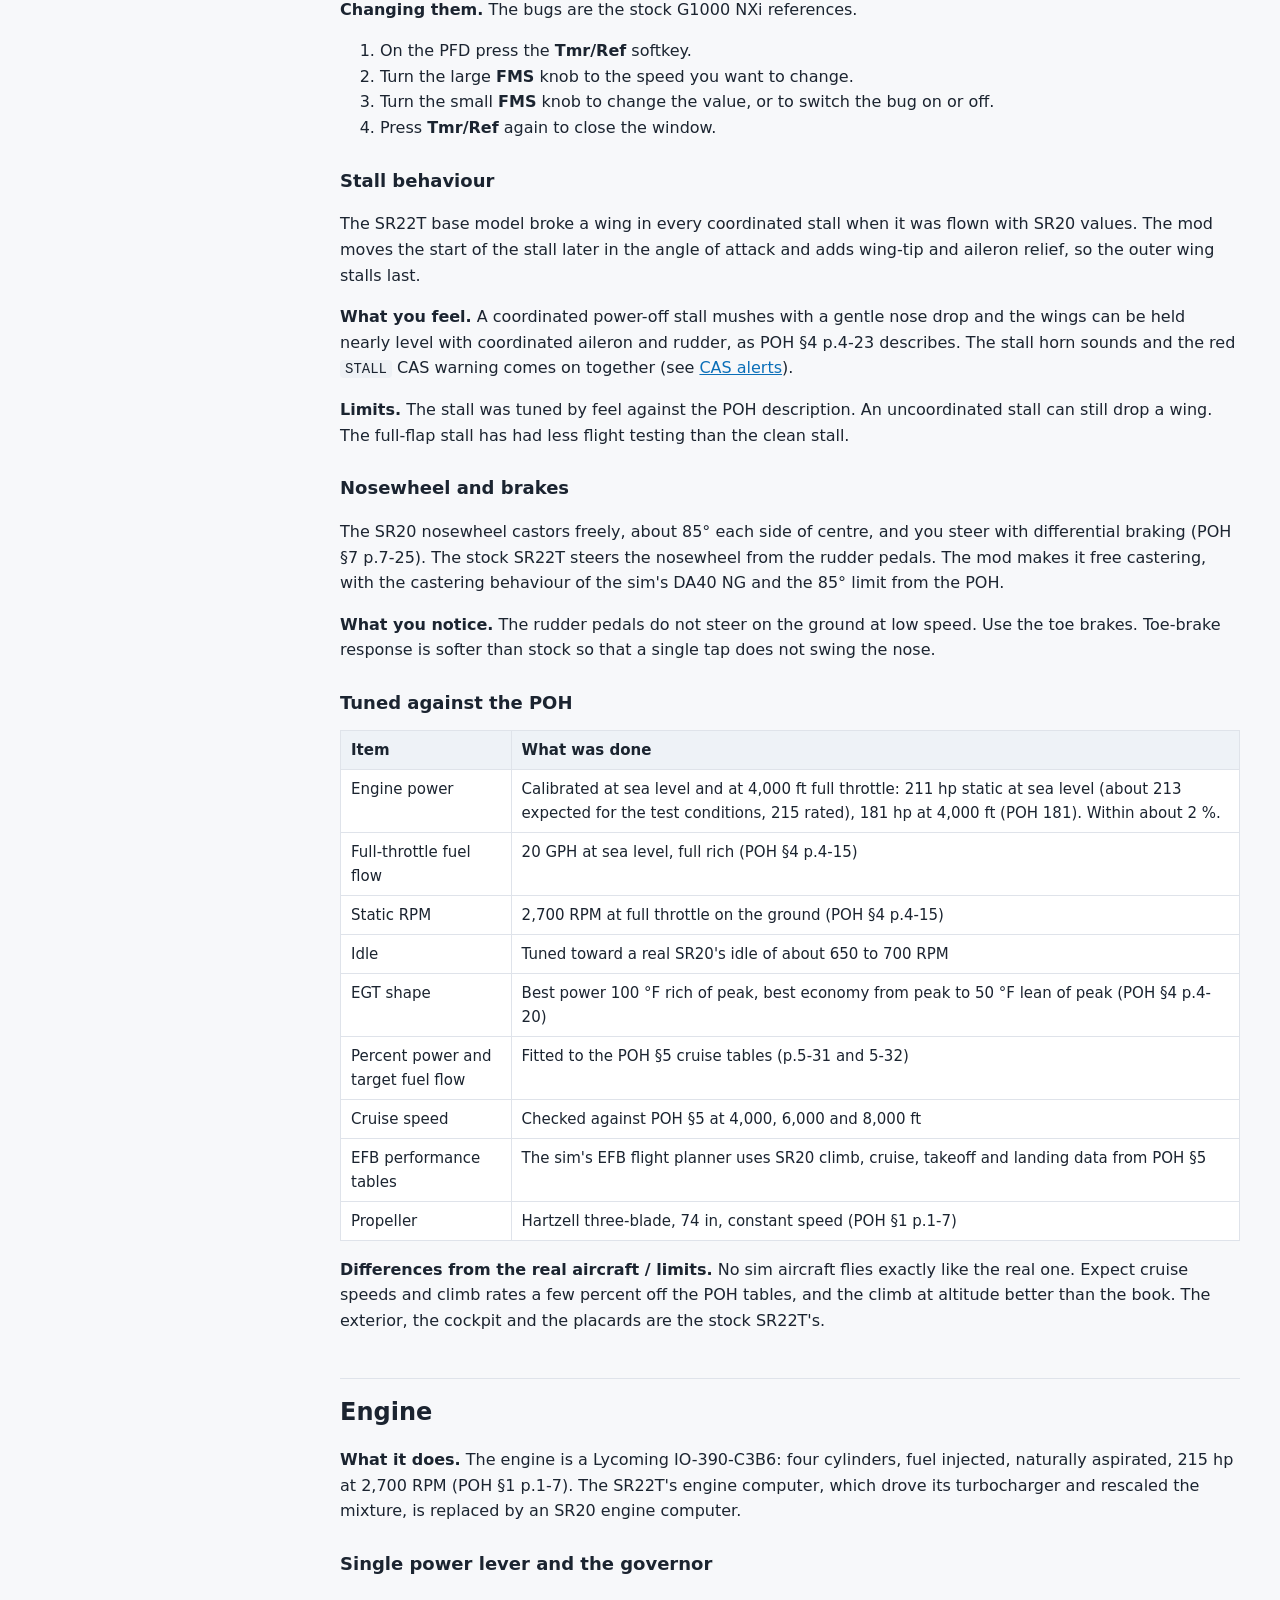
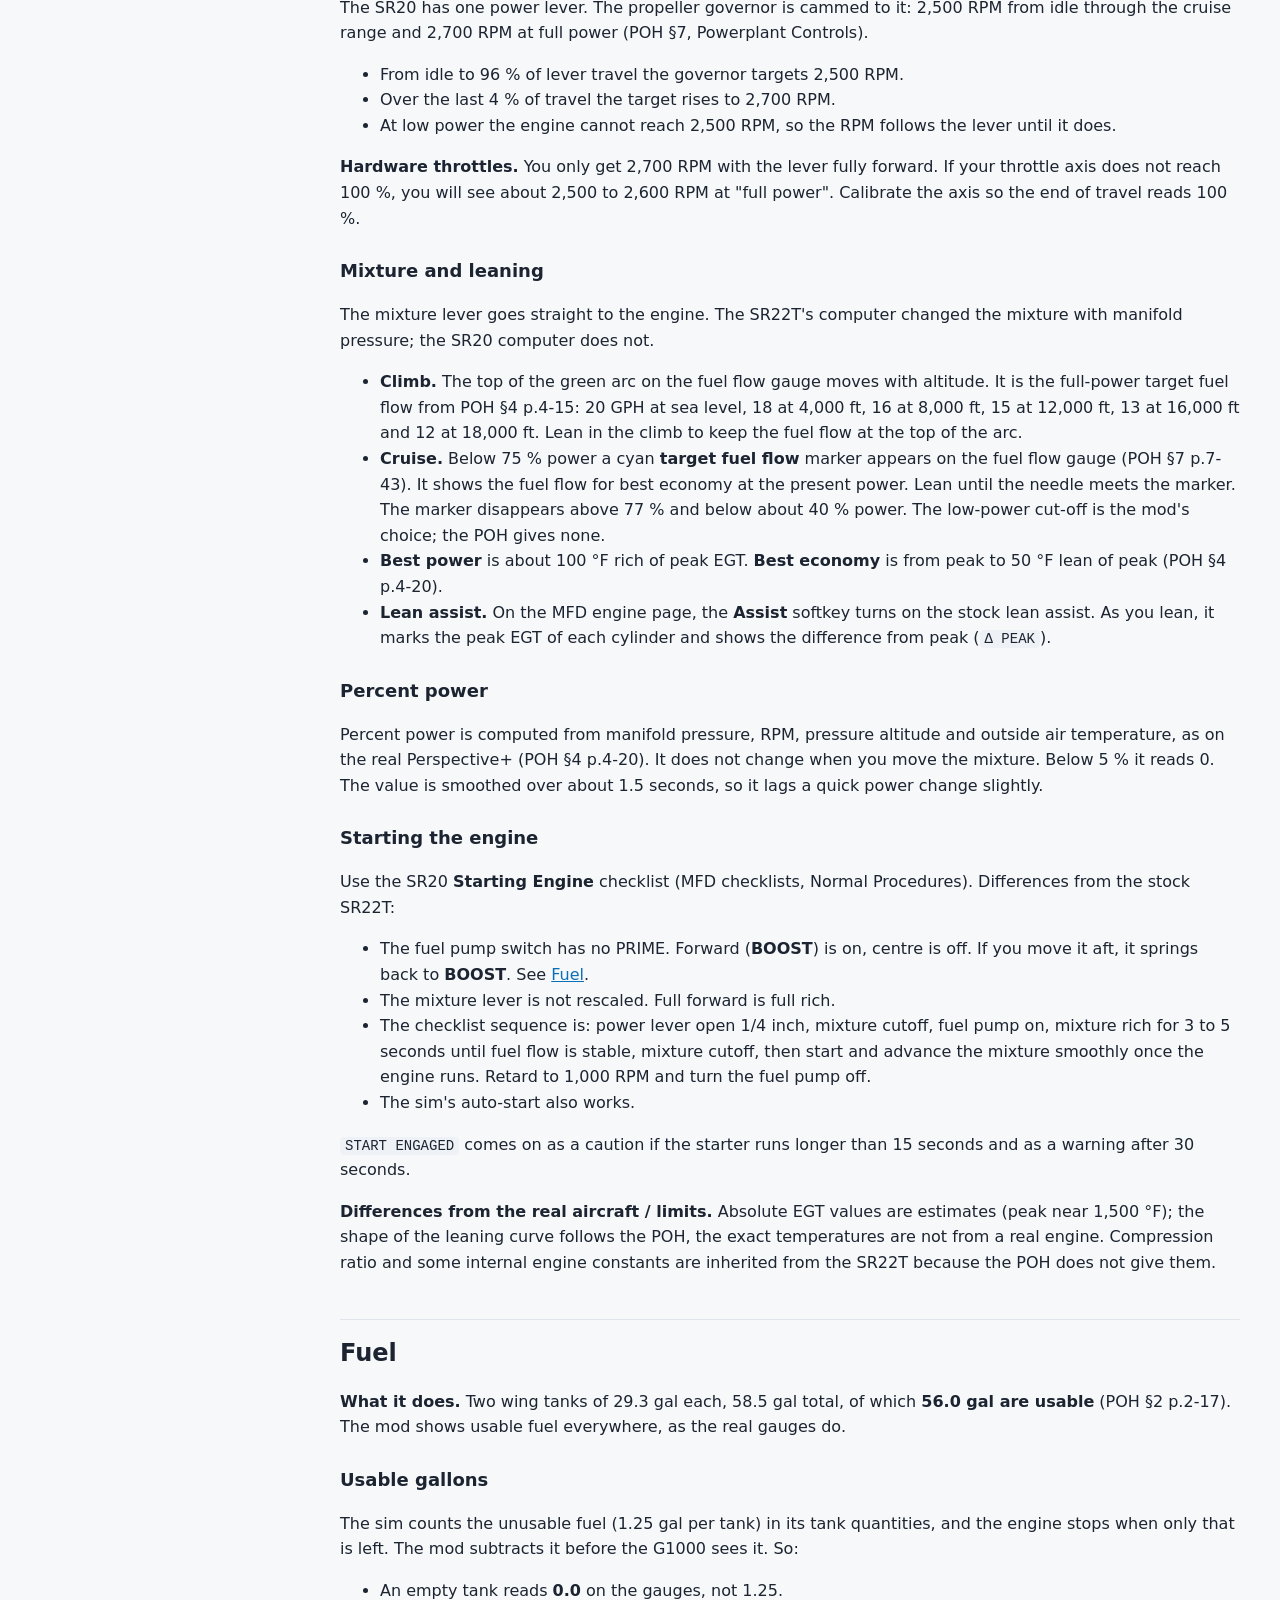
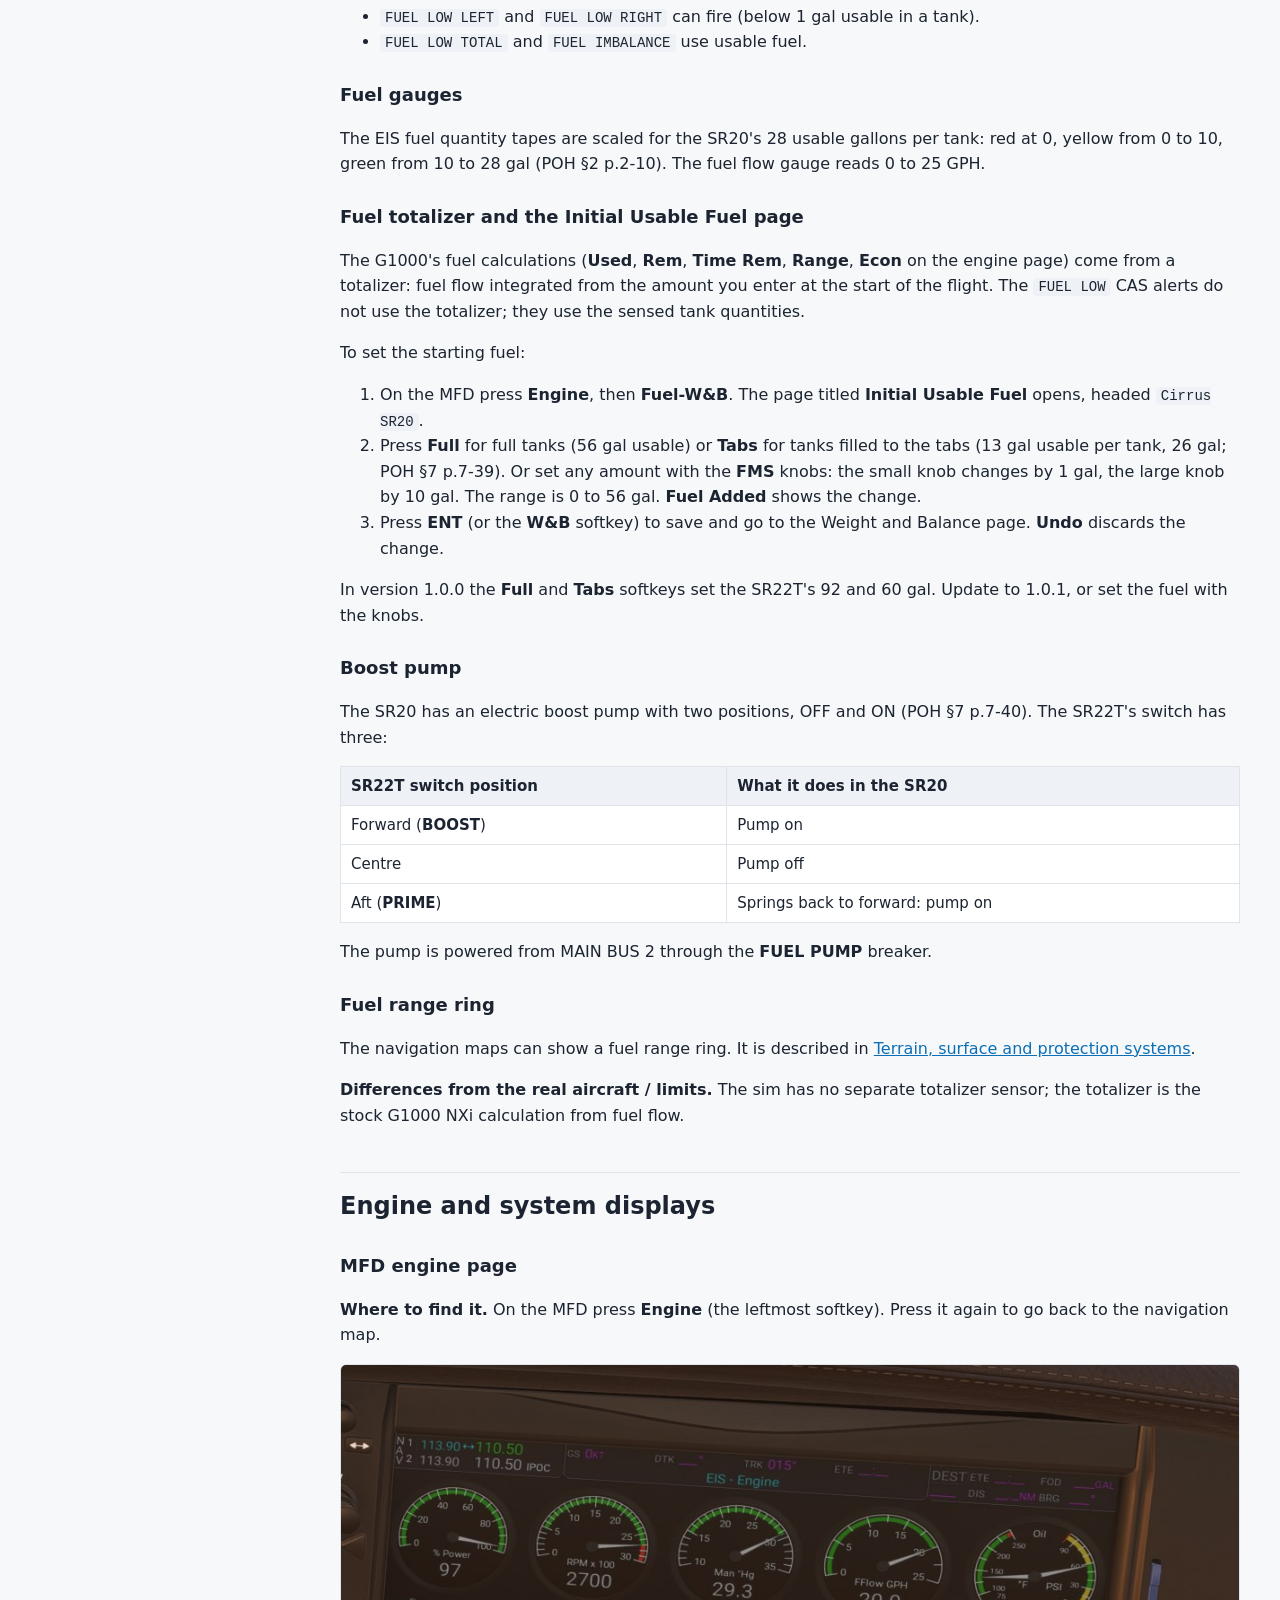
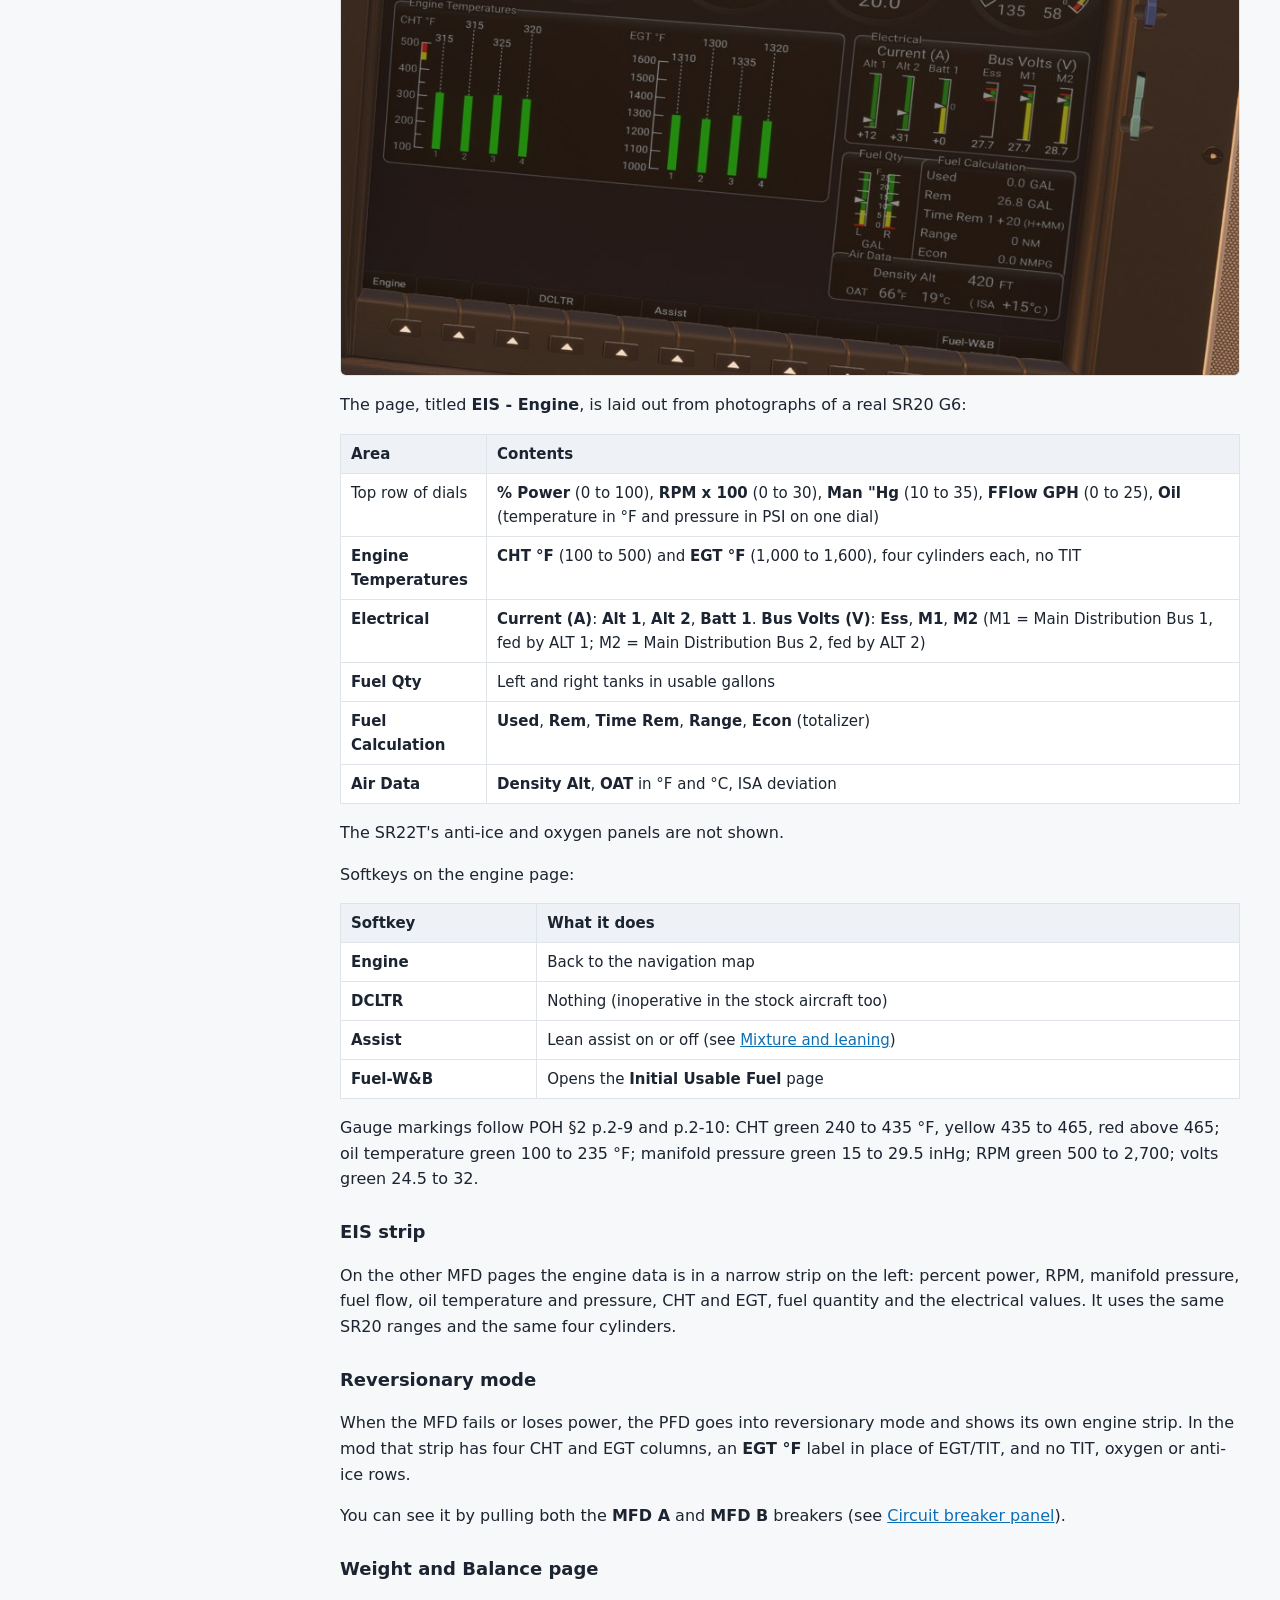
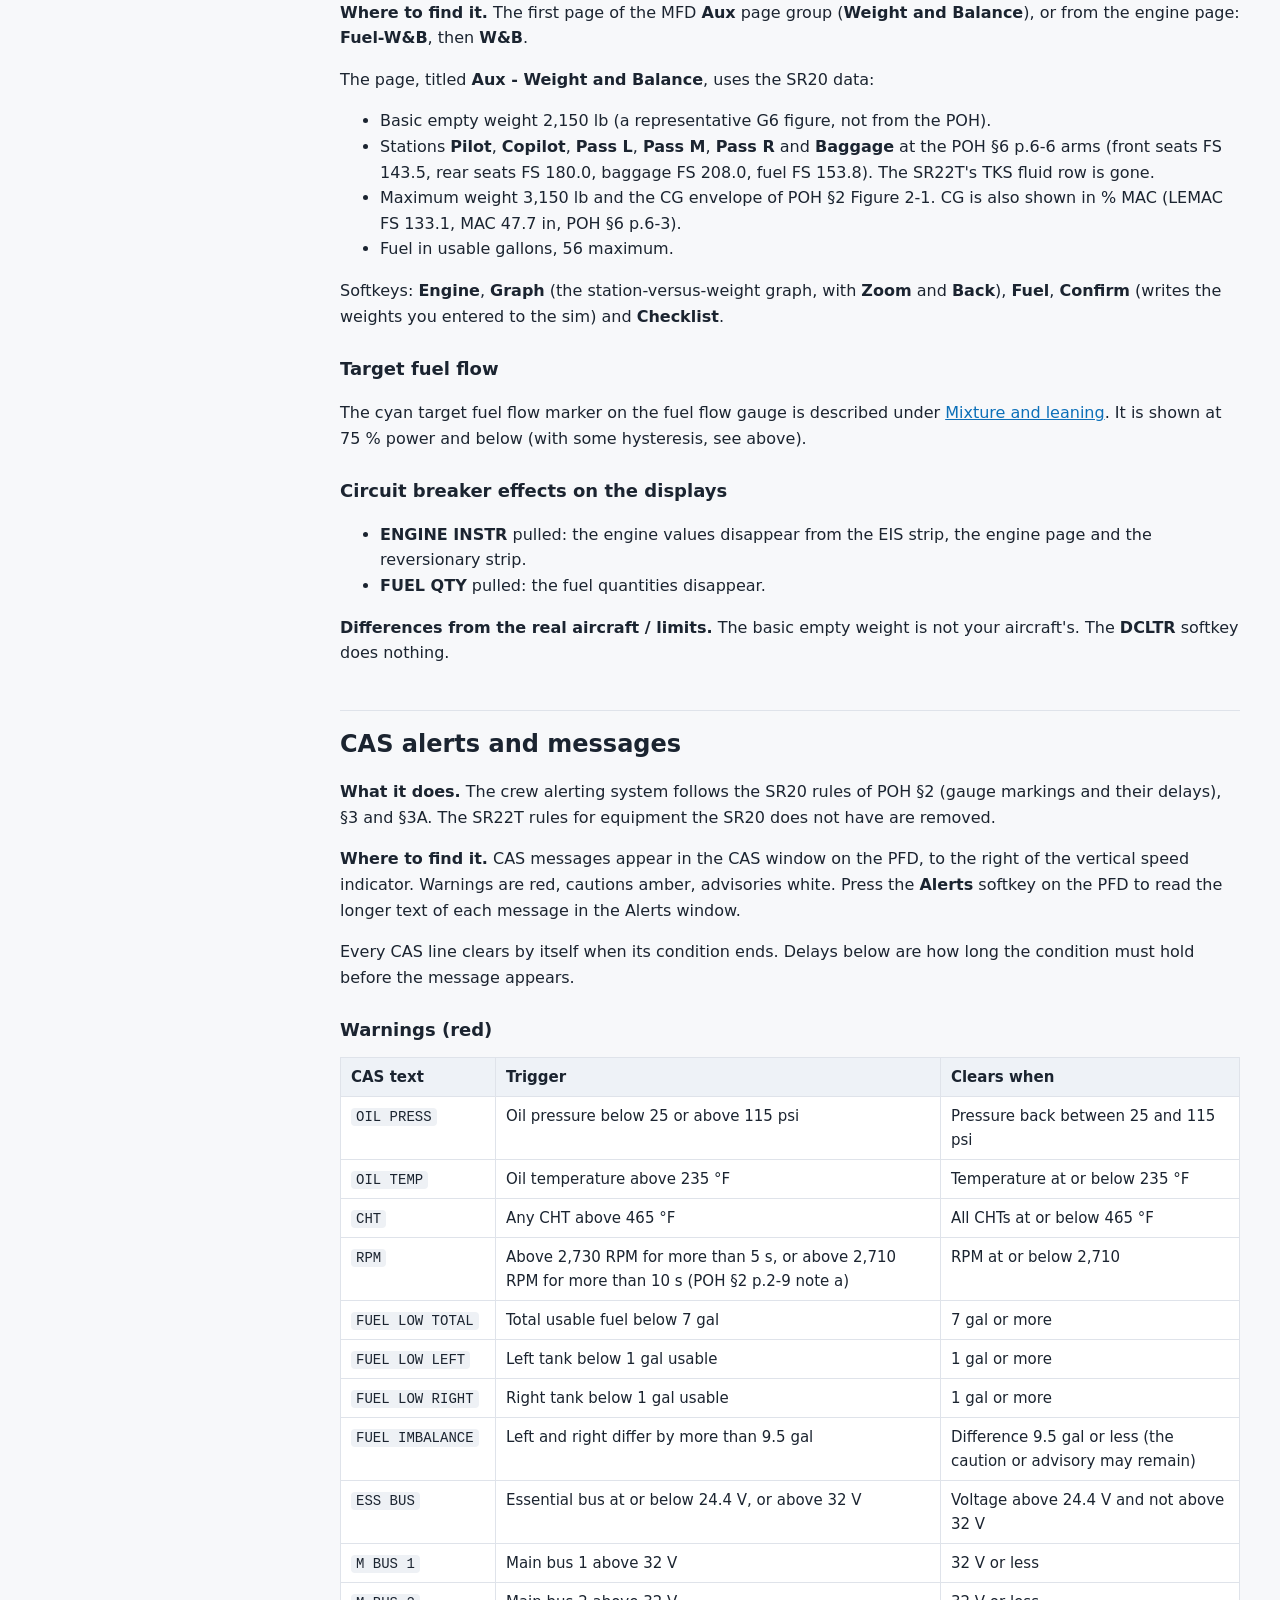
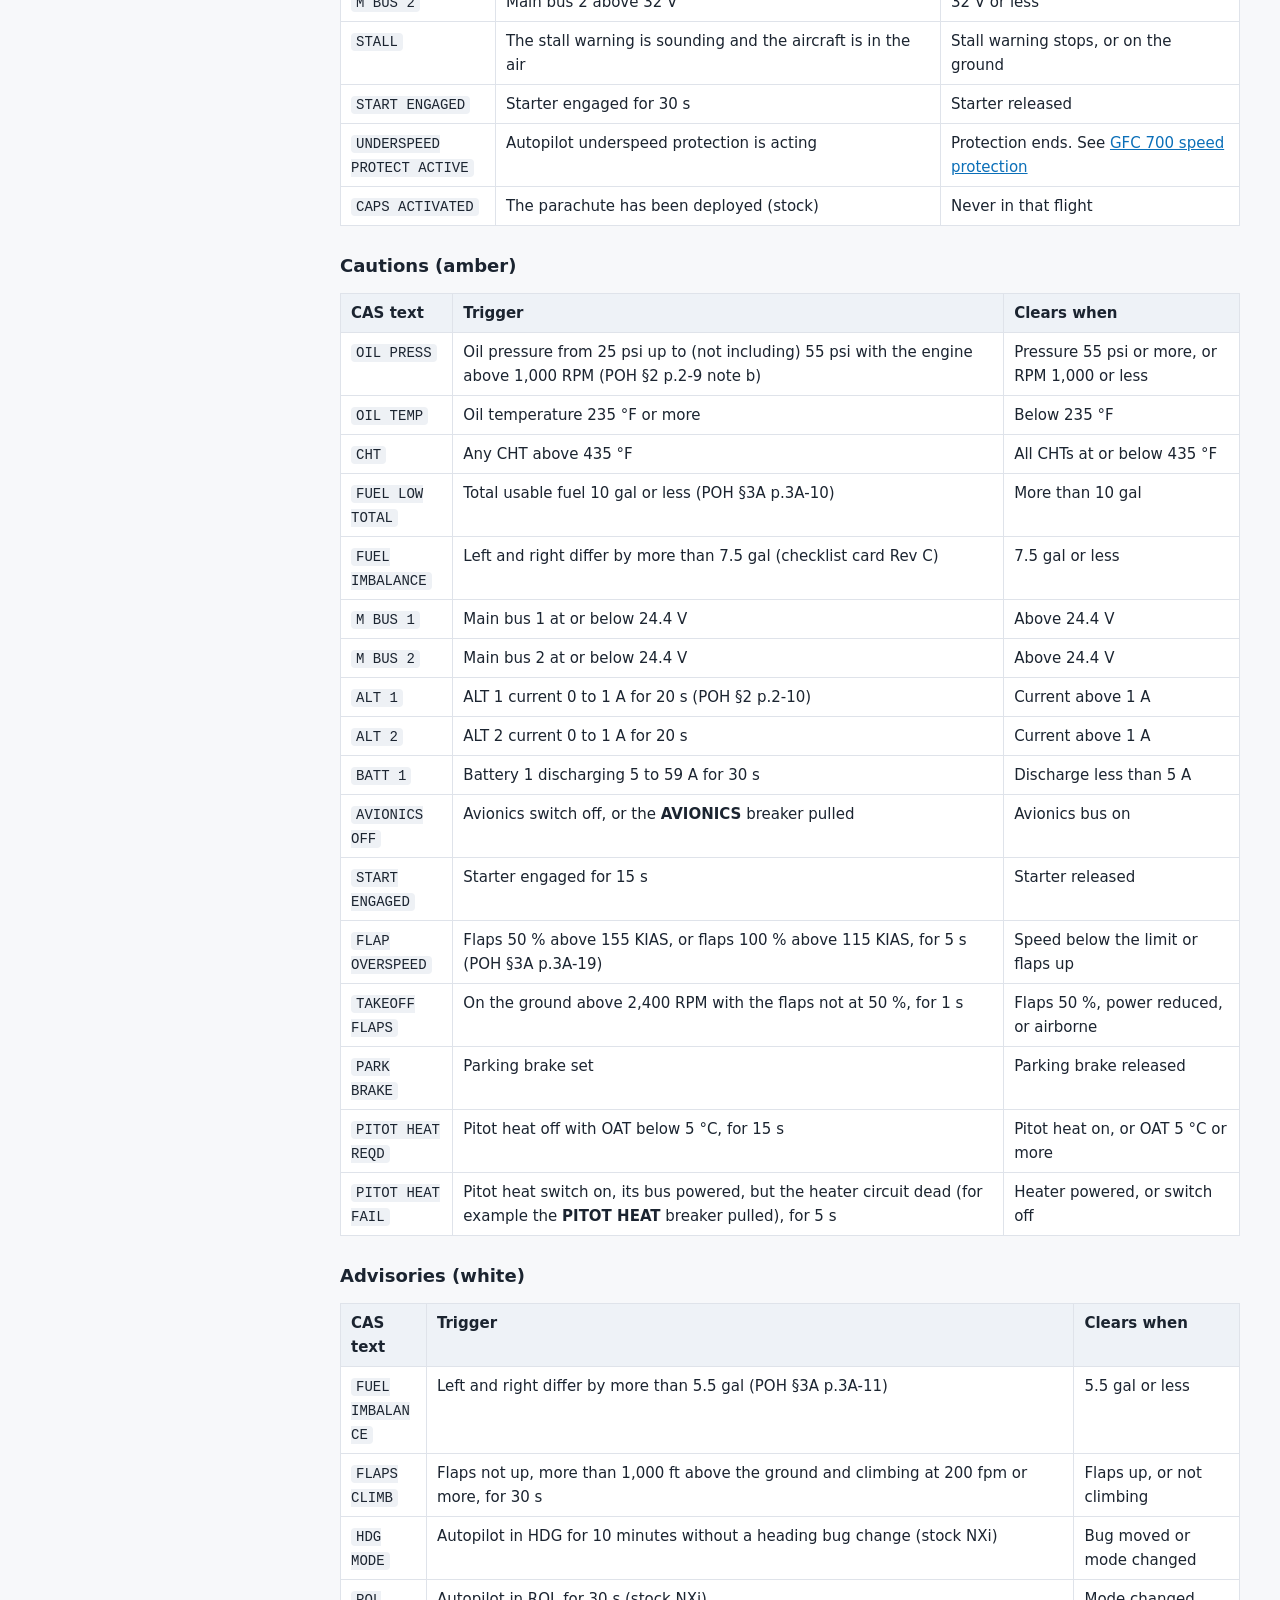
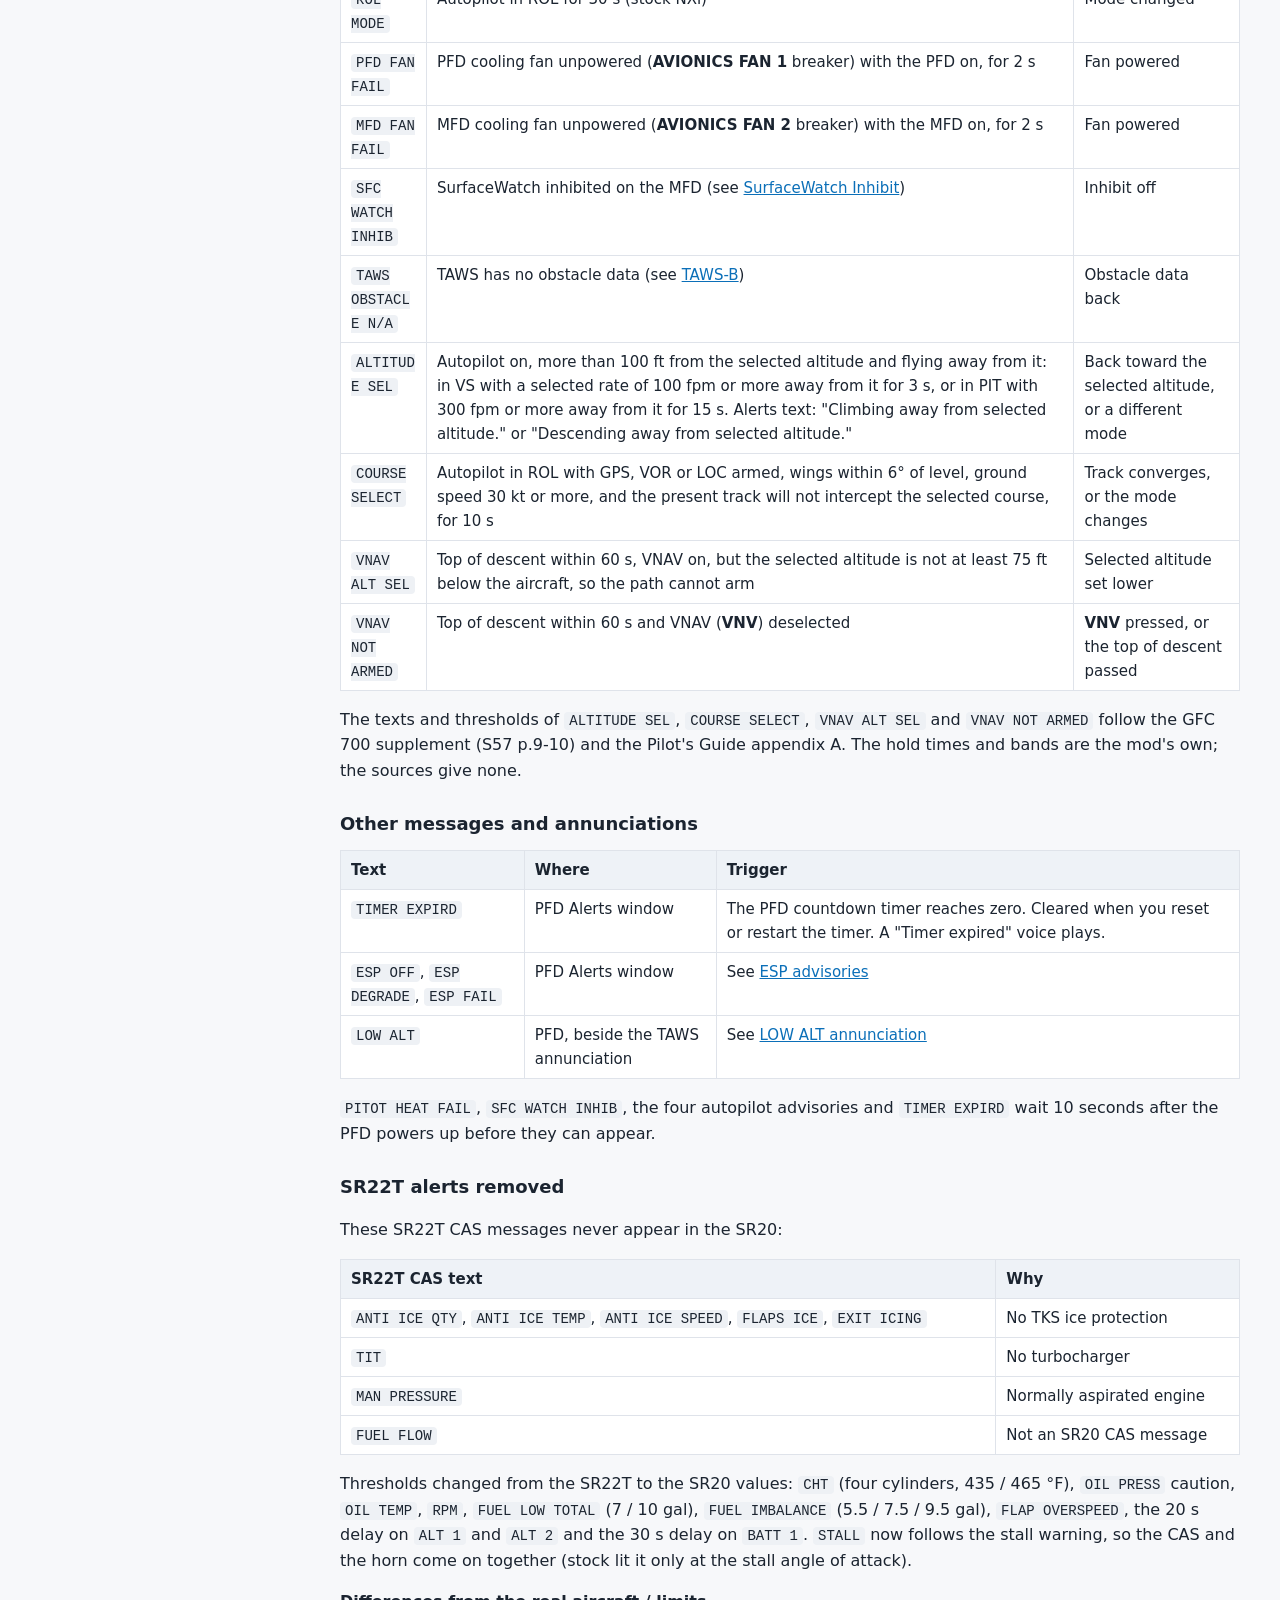
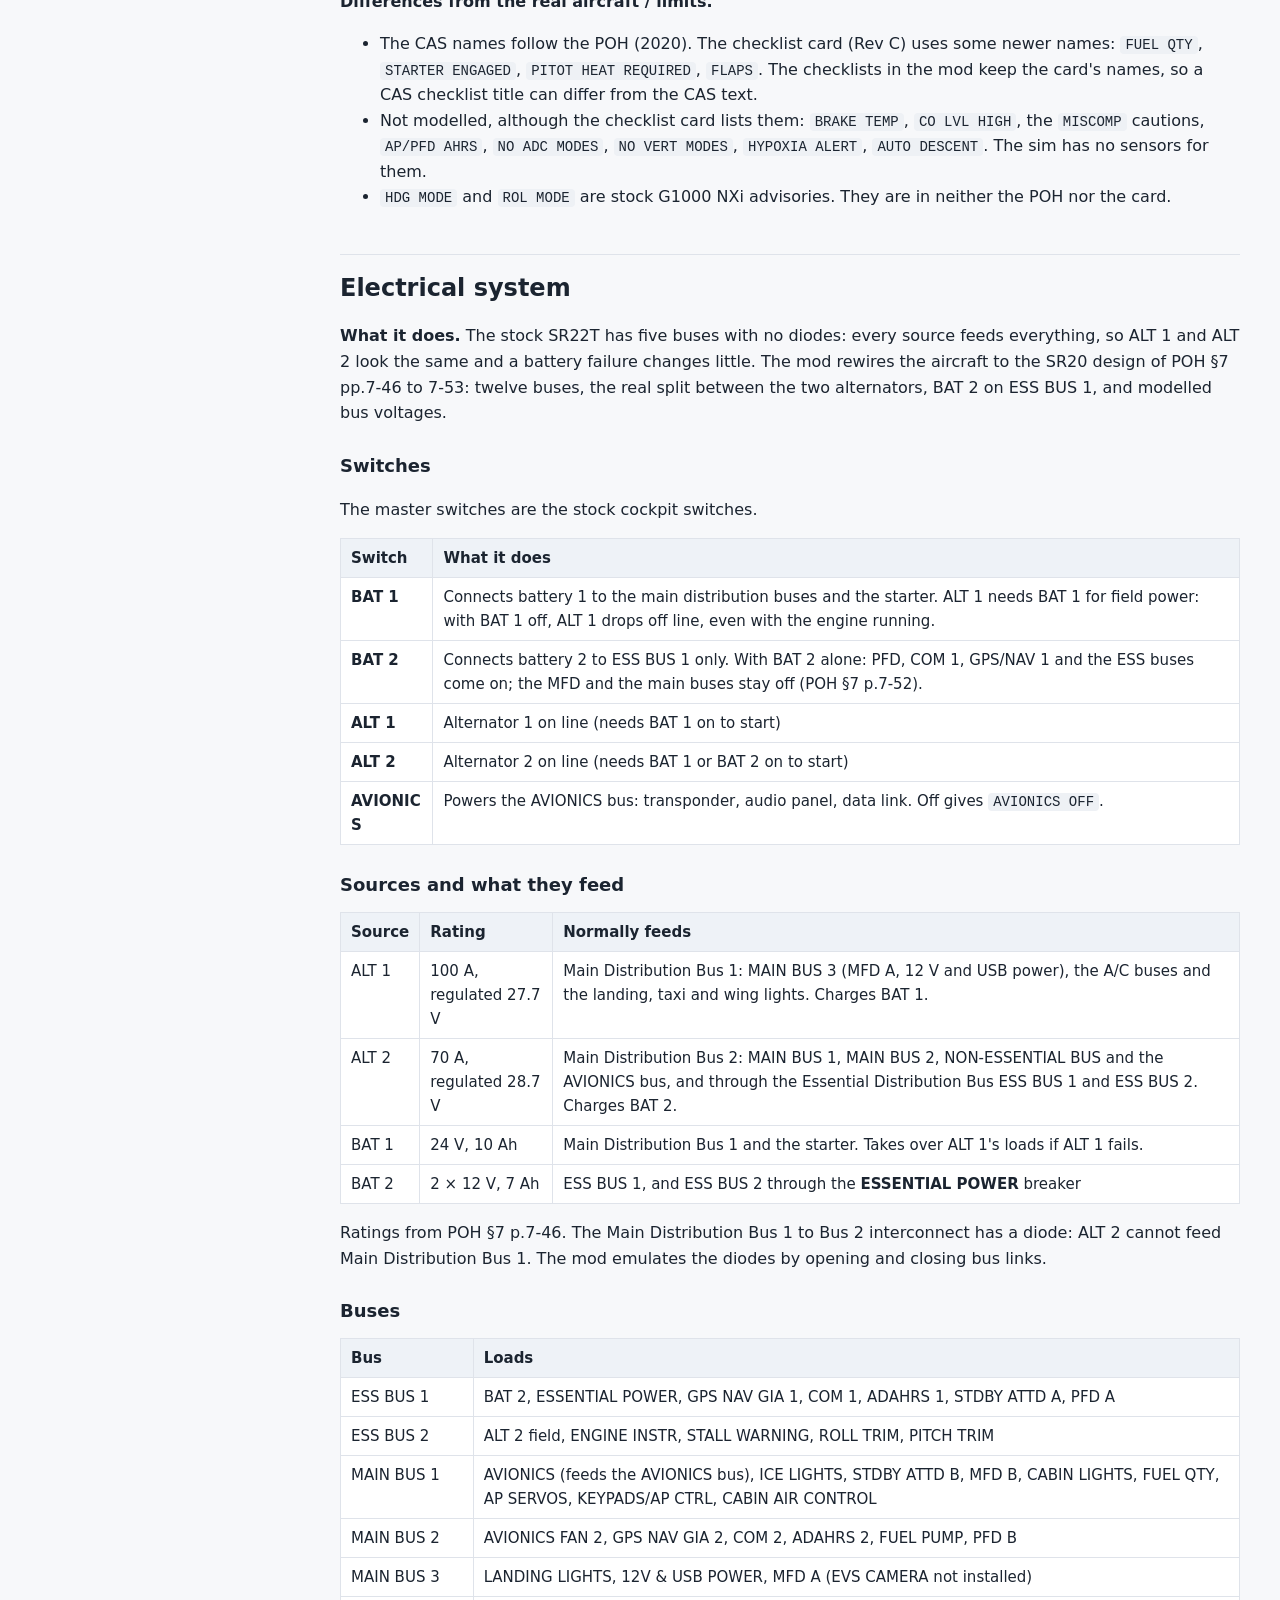
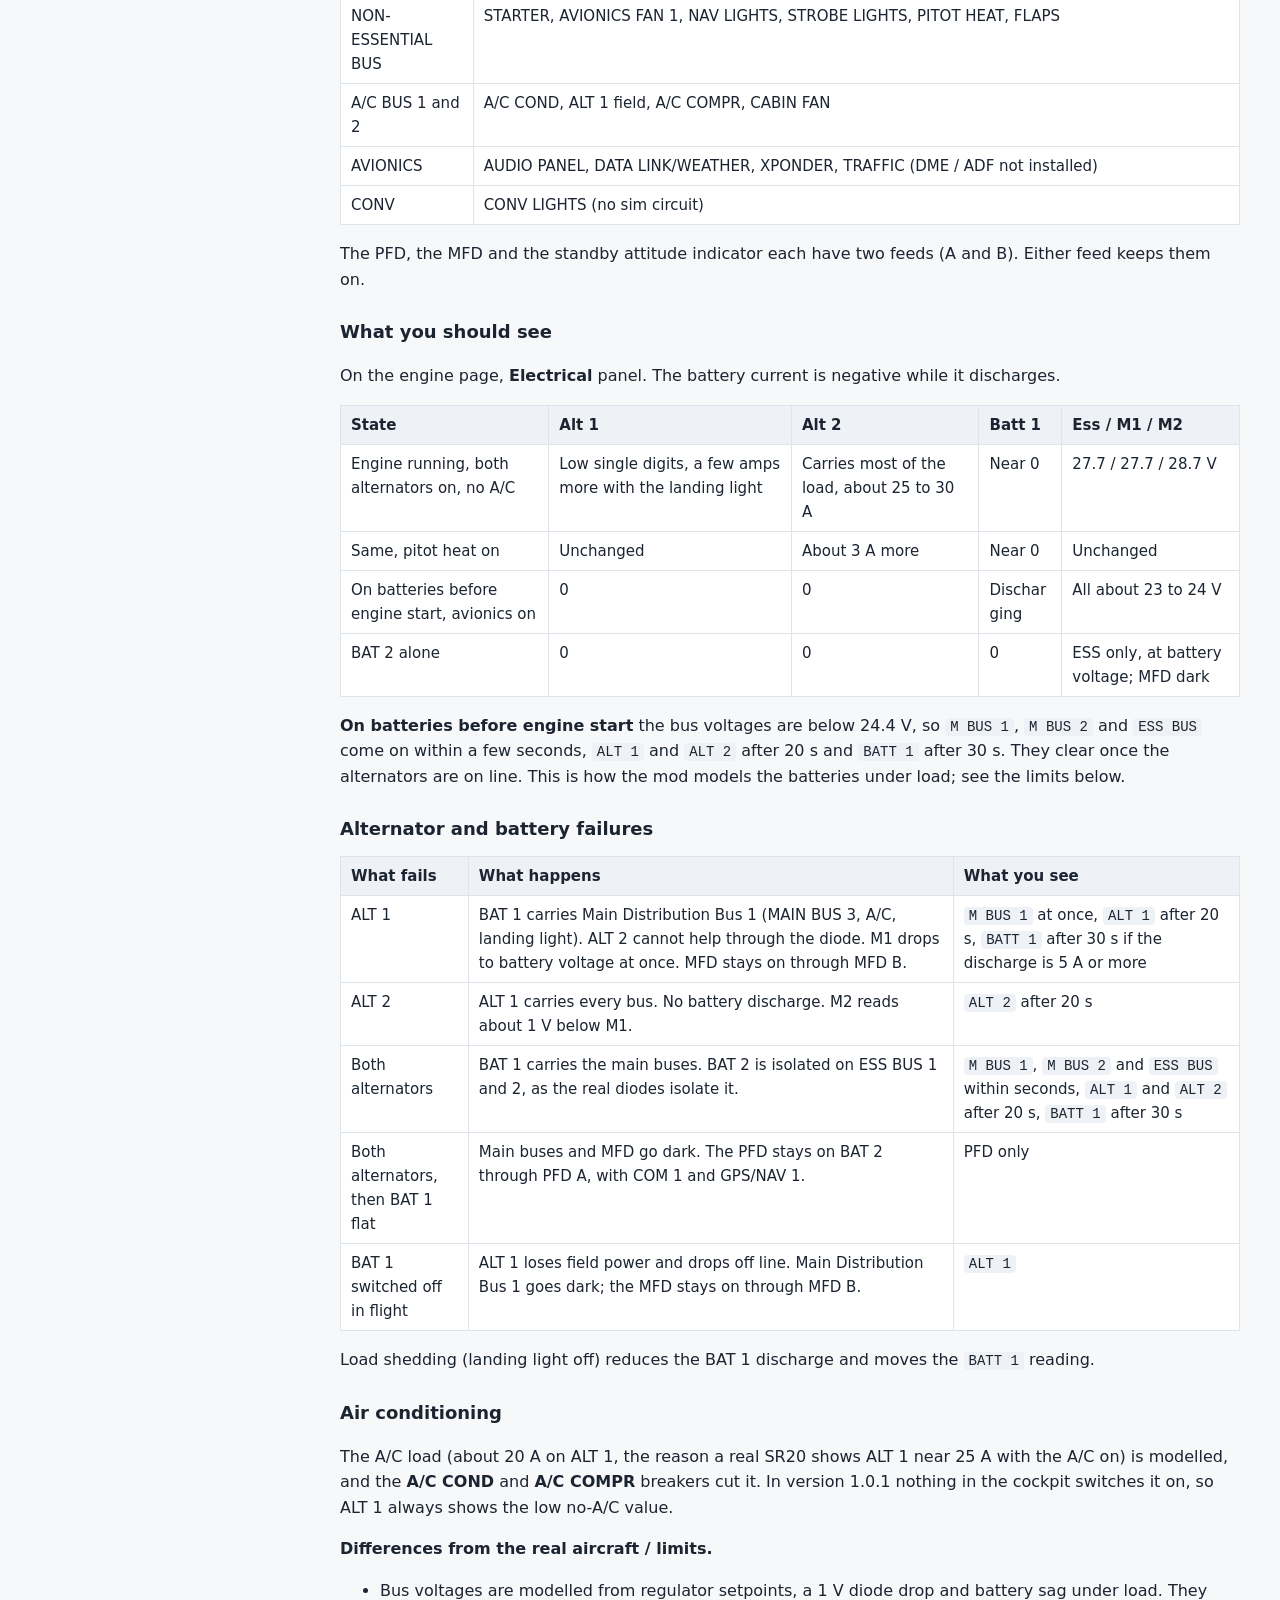
==== commit e1b19ef5: "1.0.1: README with From the Author, what's in it, install; manual for 1.0.1 (fuel softkeys)" ====
--- a/docs/aircraft-systems.html
+++ b/docs/aircraft-systems.html
@@ -4,7 +4,7 @@
 <meta name="description" content="Aircraft and systems: user manual of the SR20 Realism Mod for Microsoft Flight Simulator 2024.">
 <link rel="stylesheet" href="style.css"></head>
 <body><div class="wrap">
-<nav class="side"><p class="brand">SR20 Realism Mod</p><p class="ver">User manual, version 1.0.0</p>
+<nav class="side"><p class="brand">SR20 Realism Mod</p><p class="ver">User manual, version 1.0.1</p>
 <input id="q" type="search" placeholder="Filter sections..." aria-label="Filter sections">
 <ul><li class="page"><a href="index.html">SR20 Realism Mod: user manual</a><ul class="secs"><li><a href="index.html#how-to-use-this-manual">How to use this manual</a></li><li><a href="index.html#where-to-get-it">Where to get it</a></li><li><a href="index.html#what-you-need">What you need</a></li><li><a href="index.html#the-two-parts-of-the-mod">The two parts of the mod</a></li><li><a href="index.html#quick-start">Quick start</a></li><li><a href="index.html#where-things-are">Where things are</a></li><li><a href="index.html#what-this-mod-is-not">What this mod is not</a></li><li><a href="index.html#credits-and-licence">Credits and licence</a></li></ul></li><li class="page"><a href="install.html">Installing and first flight</a><ul class="secs"><li><a href="install.html#requirements">Requirements</a></li><li><a href="install.html#the-two-downloads">The two downloads</a></li><li><a href="install.html#installing-with-the-installer">Installing with the installer</a></li><li><a href="install.html#installing-by-hand">Installing by hand</a></li><li><a href="install.html#finding-the-aircraft-in-the-sim">Finding the aircraft in the sim</a></li><li><a href="install.html#first-flight-check-list">First flight check list</a></li><li><a href="install.html#upgrading">Upgrading</a></li><li><a href="install.html#uninstalling">Uninstalling</a></li><li><a href="install.html#where-things-are-installed">Where things are installed</a></li><li><a href="install.html#quick-reference">Quick reference</a></li></ul></li><li class="page cur"><a href="aircraft-systems.html">Aircraft and systems</a><ul class="secs"><li><a href="aircraft-systems.html#flight-model-and-performance">Flight model and performance</a></li><li><a href="aircraft-systems.html#engine">Engine</a></li><li><a href="aircraft-systems.html#fuel">Fuel</a></li><li><a href="aircraft-systems.html#engine-and-system-displays">Engine and system displays</a></li><li><a href="aircraft-systems.html#cas-alerts-and-messages">CAS alerts and messages</a></li><li><a href="aircraft-systems.html#electrical-system">Electrical system</a></li><li><a href="aircraft-systems.html#circuit-breaker-panel">Circuit breaker panel</a></li><li><a href="aircraft-systems.html#equipment-removed-versus-the-sr22t">Equipment removed versus the SR22T</a></li><li><a href="aircraft-systems.html#checklists">Checklists</a></li><li><a href="aircraft-systems.html#quick-reference">Quick reference</a></li></ul></li><li class="page"><a href="safety-systems.html">Terrain, surface and protection systems</a><ul class="secs"><li><a href="safety-systems.html#taws-b-terrain-and-obstacle-alerting">TAWS-B terrain and obstacle alerting</a></li><li><a href="safety-systems.html#obstacles">Obstacles</a></li><li><a href="safety-systems.html#surfacewatch">SurfaceWatch</a></li><li><a href="safety-systems.html#safetaxi-airport-maps">SafeTaxi airport maps</a></li><li><a href="safety-systems.html#glide-range-ring-and-fuel-range-ring">Glide range ring and fuel range ring</a></li><li><a href="safety-systems.html#electronic-stability-and-protection-esp">Electronic Stability and Protection (ESP)</a></li><li><a href="safety-systems.html#gfc-700-speed-protection">GFC 700 speed protection</a></li><li><a href="safety-systems.html#voice-alerts">Voice alerts</a></li><li><a href="safety-systems.html#quick-reference">Quick reference</a></li></ul></li><li class="page"><a href="autopilot-fms.html">Autopilot, flight plan and connected devices</a><ul class="secs"><li><a href="autopilot-fms.html#autopilot-and-g1000-behaviour">Autopilot and G1000 behaviour</a></li><li><a href="autopilot-fms.html#autopilot-disconnect">Autopilot disconnect</a></li><li><a href="autopilot-fms.html#navigraph-charts">Navigraph charts</a></li><li><a href="autopilot-fms.html#ipad-and-foreflight-link">iPad and ForeFlight link</a></li><li><a href="autopilot-fms.html#realsimgear-cirrus-yoke-force-feel">RealSimGear Cirrus yoke force feel</a></li><li><a href="autopilot-fms.html#quick-reference">Quick reference</a></li></ul></li><li class="page"><a href="instructor-station.html">Instructor Station</a><ul class="secs"><li><a href="instructor-station.html#opening-the-panel">Opening the panel</a></li><li><a href="instructor-station.html#failures-tab">FAILURES tab</a></li><li><a href="instructor-station.html#approach-tab">APPROACH tab</a></li><li><a href="instructor-station.html#debrief-tab">DEBRIEF tab</a></li><li><a href="instructor-station.html#scores-tab">SCORES tab</a></li><li><a href="instructor-station.html#worked-example">Worked example</a></li><li><a href="instructor-station.html#quick-reference">Quick reference</a></li></ul></li><li class="page"><a href="companion-troubleshooting.html">The SR20 Companion and troubleshooting</a><ul class="secs"><li><a href="companion-troubleshooting.html#what-the-companion-is">What the Companion is</a></li><li><a href="companion-troubleshooting.html#the-tray-icon-needs-the-companion">The tray icon (needs the Companion)</a></li><li><a href="companion-troubleshooting.html#start-with-windows-needs-the-companion">Start with Windows (needs the Companion)</a></li><li><a href="companion-troubleshooting.html#what-the-companion-does-on-your-pc-and-network-needs-the-companion">What the Companion does on your PC and network (needs the Companion)</a></li><li><a href="companion-troubleshooting.html#troubleshooting">Troubleshooting</a></li><li><a href="companion-troubleshooting.html#known-limitations">Known limitations</a></li><li><a href="companion-troubleshooting.html#quick-reference">Quick reference</a></li></ul></li></ul></nav>
 <main><h1>Aircraft and systems</h1>
@@ -267,13 +267,13 @@
 <ol>
 <li>On the MFD press <strong>Engine</strong>, then <strong>Fuel-W&amp;B</strong>. The page titled <strong>Initial Usable Fuel</strong> opens, headed
    <code>Cirrus SR20</code>.</li>
-<li>Turn the small <strong>FMS</strong> knob to change by 1 gal, the large <strong>FMS</strong> knob by 10 gal. The range is 0 to 56 gal.
-   <strong>Fuel Added</strong> shows the change.</li>
+<li>Press <strong>Full</strong> for full tanks (56 gal usable) or <strong>Tabs</strong> for tanks filled to the tabs (13 gal usable per tank,
+   26 gal; POH §7 p.7-39). Or set any amount with the <strong>FMS</strong> knobs: the small knob changes by 1 gal, the large knob
+   by 10 gal. The range is 0 to 56 gal. <strong>Fuel Added</strong> shows the change.</li>
 <li>Press <strong>ENT</strong> (or the <strong>W&amp;B</strong> softkey) to save and go to the Weight and Balance page. <strong>Undo</strong> discards the change.</li>
 </ol>
-<p><strong>Full and Tabs softkeys.</strong> In version 1.0.0 they still set the SR22T's values (92 and 60 gal): set the amount with
-the knobs instead. The next update fixes them to the SR20's <strong>56 gal</strong> (full) and <strong>26 gal</strong> (tabs: 13 gal usable per
-tank, POH §7 p.7-39).</p>
+<p>In version 1.0.0 the <strong>Full</strong> and <strong>Tabs</strong> softkeys set the SR22T's 92 and 60 gal. Update to 1.0.1, or set the fuel
+with the knobs.</p>
 <h3 id="boost-pump">Boost pump</h3>
 <p>The SR20 has an electric boost pump with two positions, OFF and ON (POH §7 p.7-40). The SR22T's switch has three:</p>
 <div class="tw"><table>
@@ -949,7 +949,7 @@
 <p>Load shedding (landing light off) reduces the BAT 1 discharge and moves the <code>BATT 1</code> reading.</p>
 <h3 id="air-conditioning">Air conditioning</h3>
 <p>The A/C load (about 20 A on ALT 1, the reason a real SR20 shows ALT 1 near 25 A with the A/C on) is modelled, and the
-<strong>A/C COND</strong> and <strong>A/C COMPR</strong> breakers cut it. In version 1.0.0 nothing in the cockpit switches it on, so ALT 1
+<strong>A/C COND</strong> and <strong>A/C COMPR</strong> breakers cut it. In version 1.0.1 nothing in the cockpit switches it on, so ALT 1
 always shows the low no-A/C value.</p>
 <p><strong>Differences from the real aircraft / limits.</strong></p>
 <ul>
@@ -1501,7 +1501,7 @@
 <tr>
 <td><strong>Fuel-W&amp;B</strong></td>
 <td>MFD engine page softkey</td>
-<td>Initial Usable Fuel page (in 1.0.0 set it with the FMS knobs, not Full or Tabs)</td>
+<td>Initial Usable Fuel page: <strong>Full</strong> 56 gal, <strong>Tabs</strong> 26 gal, or the FMS knobs</td>
 </tr>
 <tr>
 <td><strong>Weight and Balance</strong></td>
@@ -1541,6 +1541,6 @@
 </tbody>
 </table></div>
 <div class="pager"><span><a href="install.html">&larr; Installing and first flight</a></span><span><a href="safety-systems.html">Terrain, surface and protection systems &rarr;</a></span></div>
-<footer>SR20 Realism Mod 1.0.0 by wazooda. Not affiliated with or endorsed by Cirrus Aircraft, Garmin, ForeFlight,
+<footer>SR20 Realism Mod 1.0.1 by wazooda. Not affiliated with or endorsed by Cirrus Aircraft, Garmin, ForeFlight,
 RealSimGear, Microsoft or Asobo. For flight simulation only: not for real-world flight training or operations.</footer>
 </main></div><script src="nav.js"></script></body></html>
